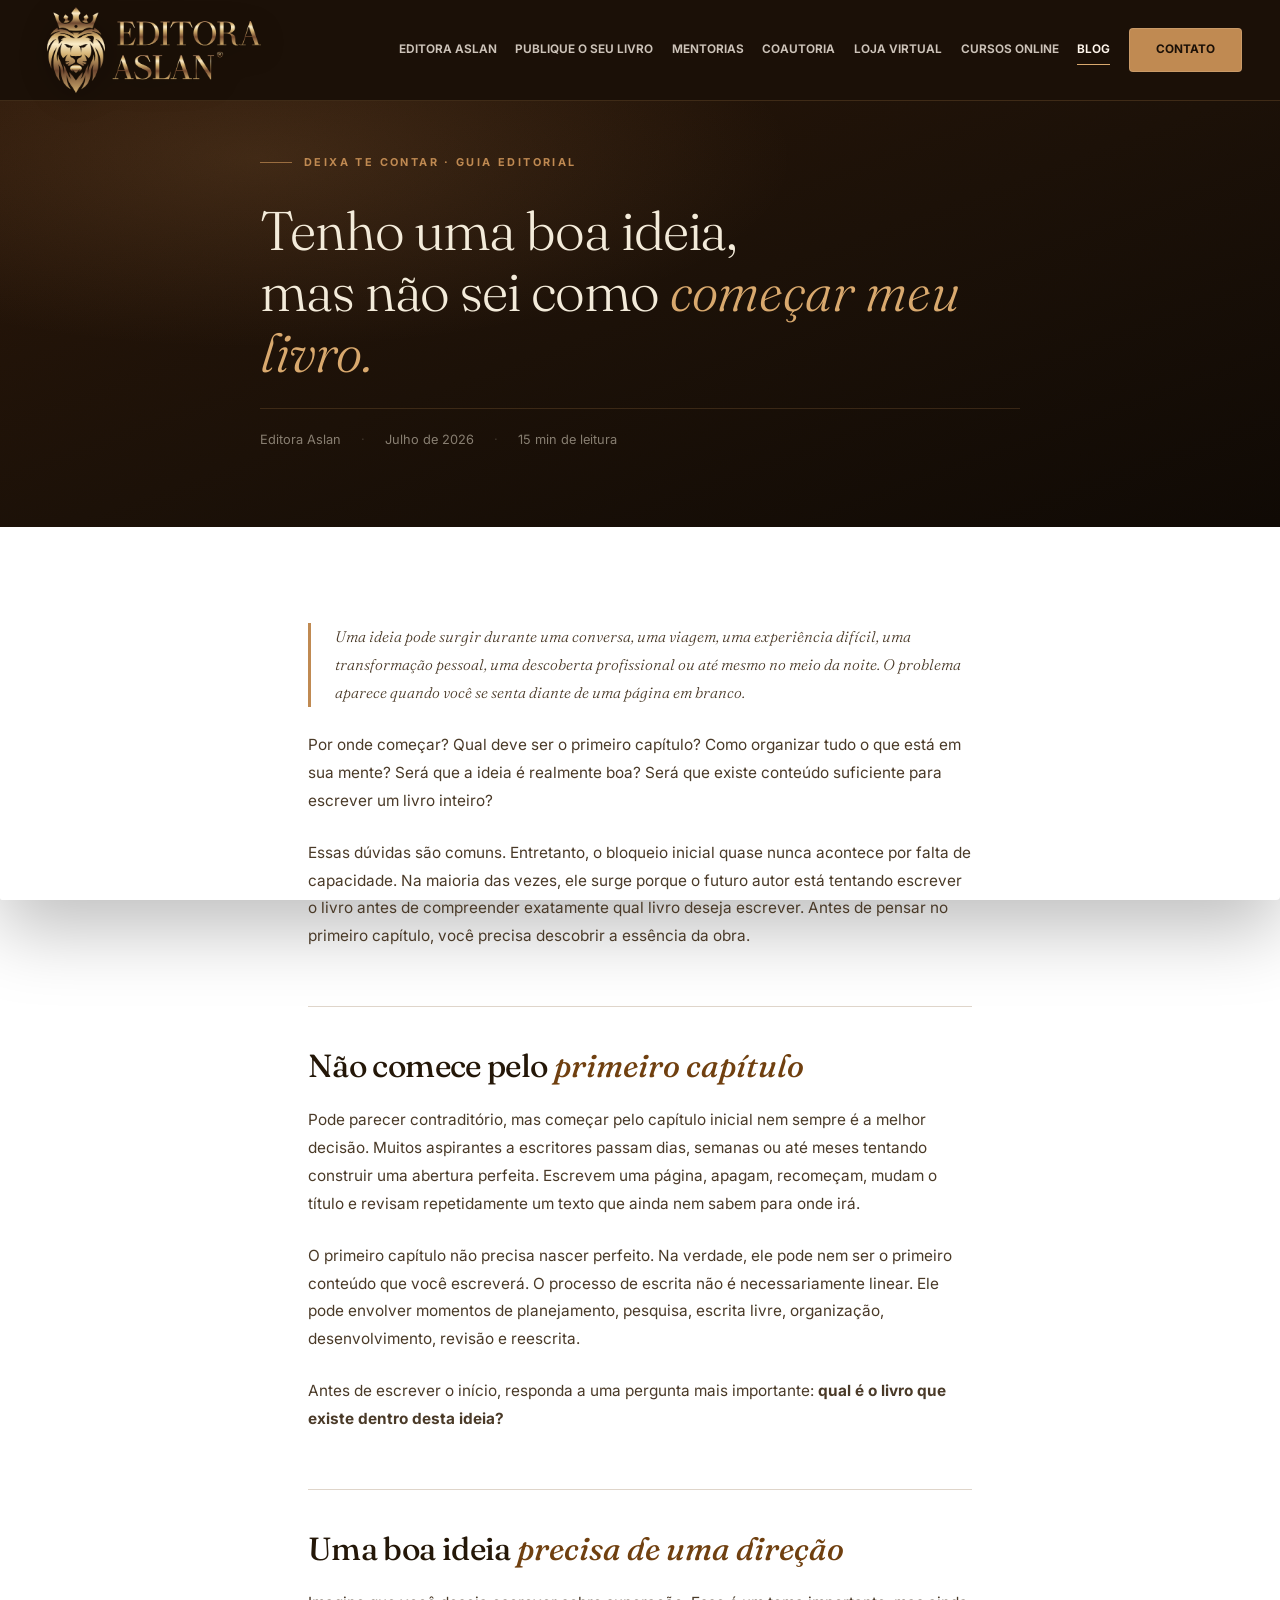
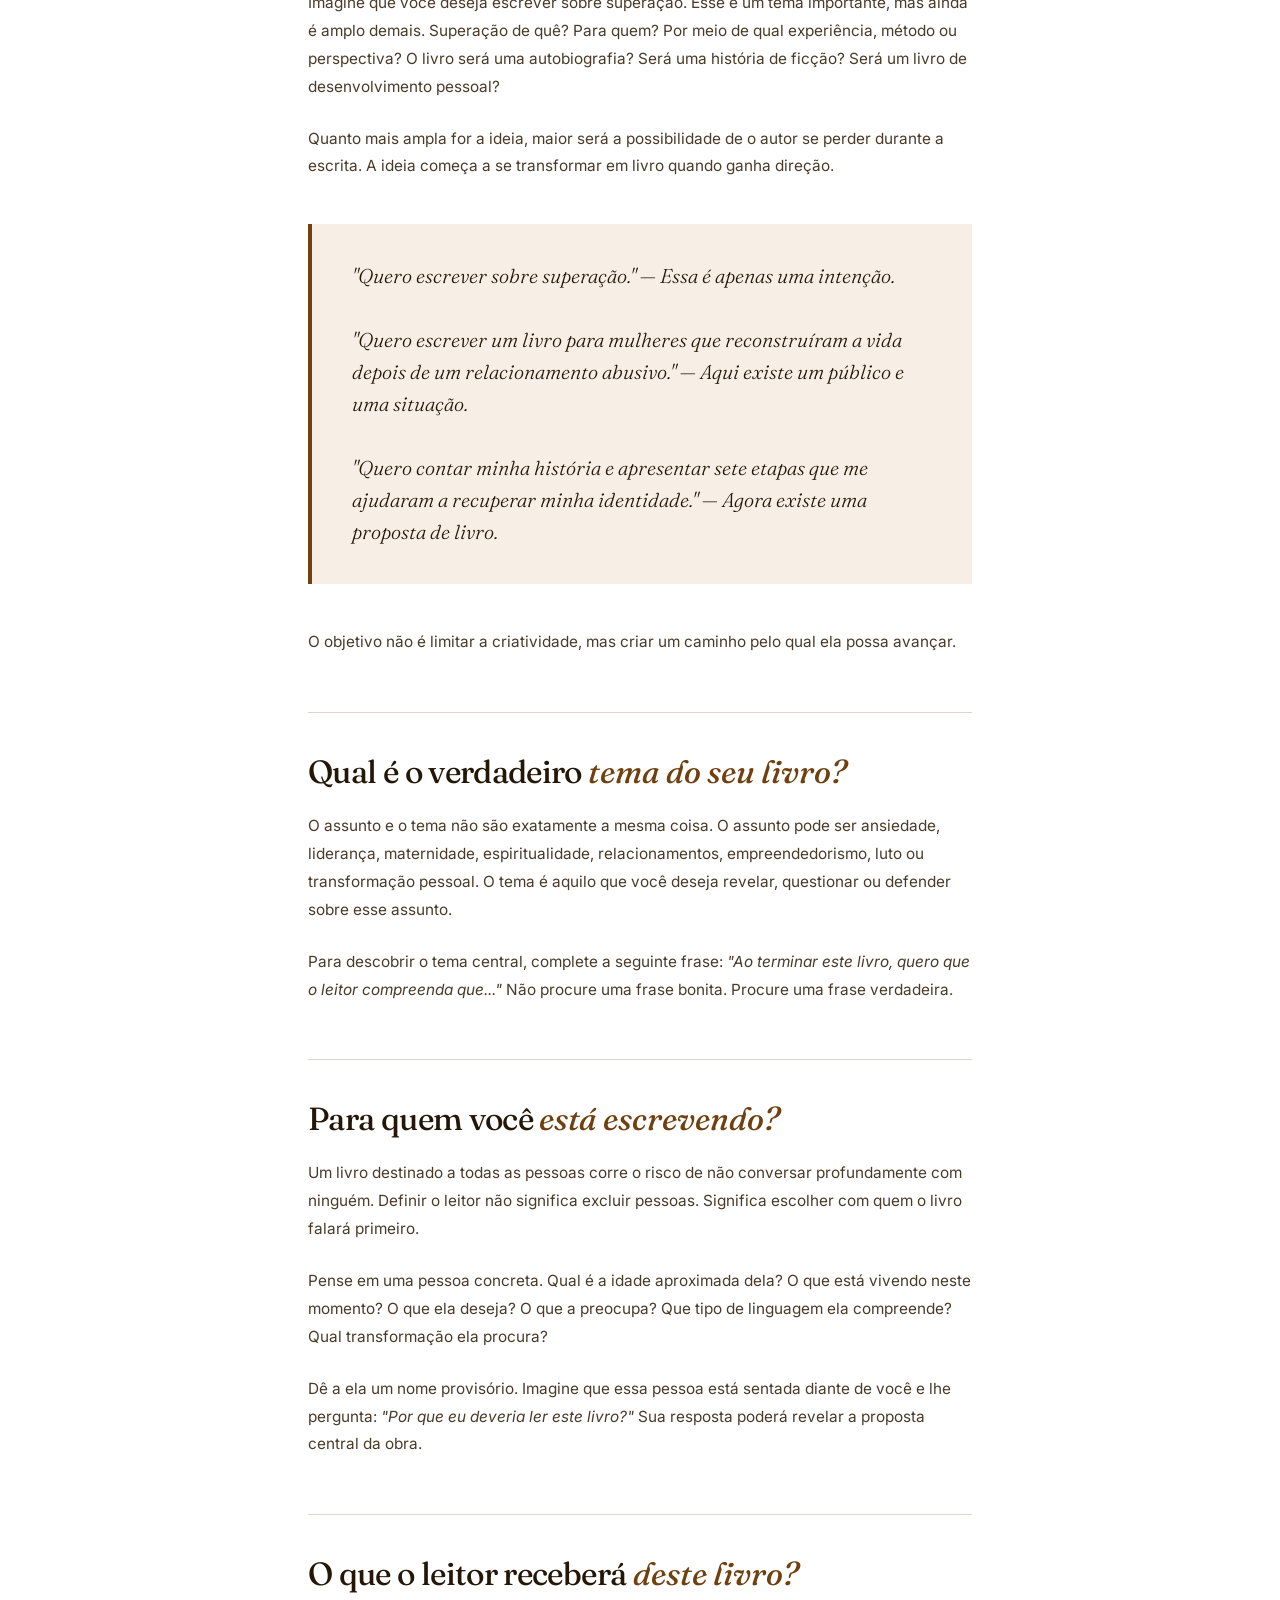
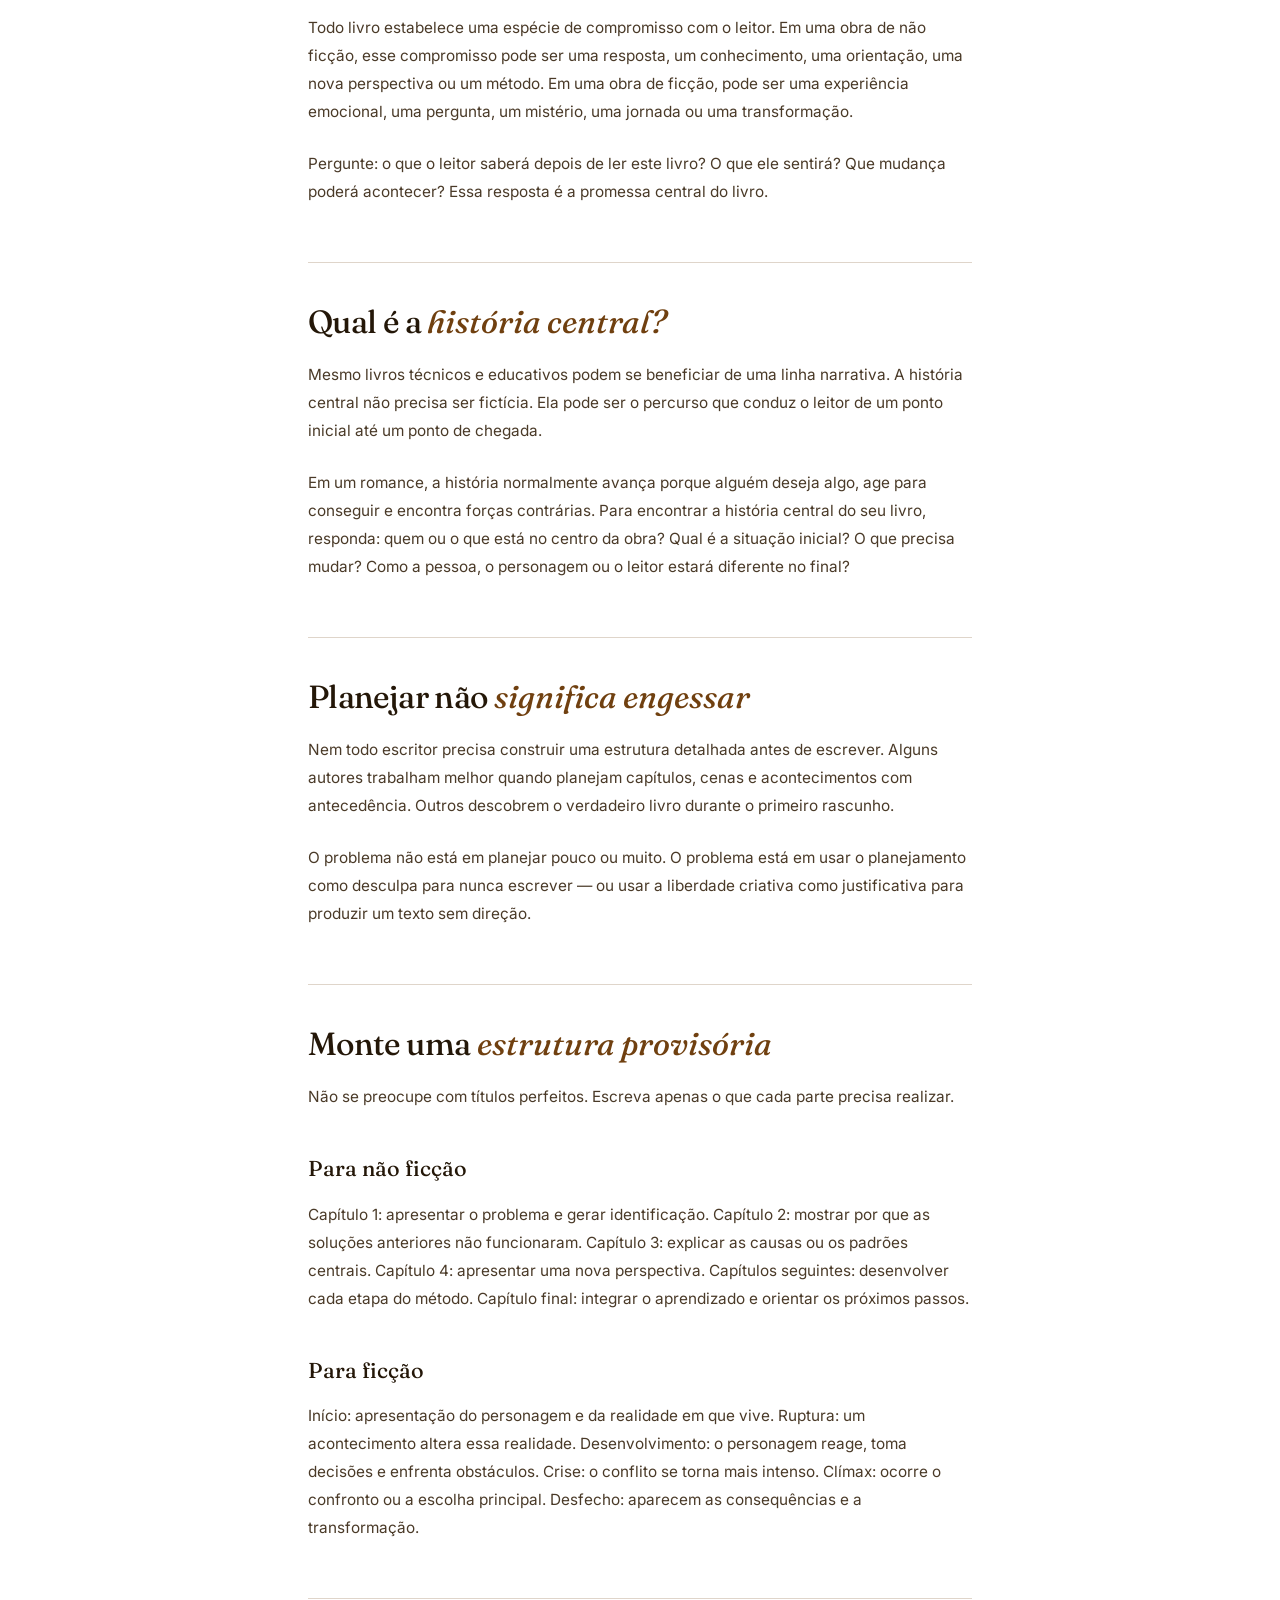
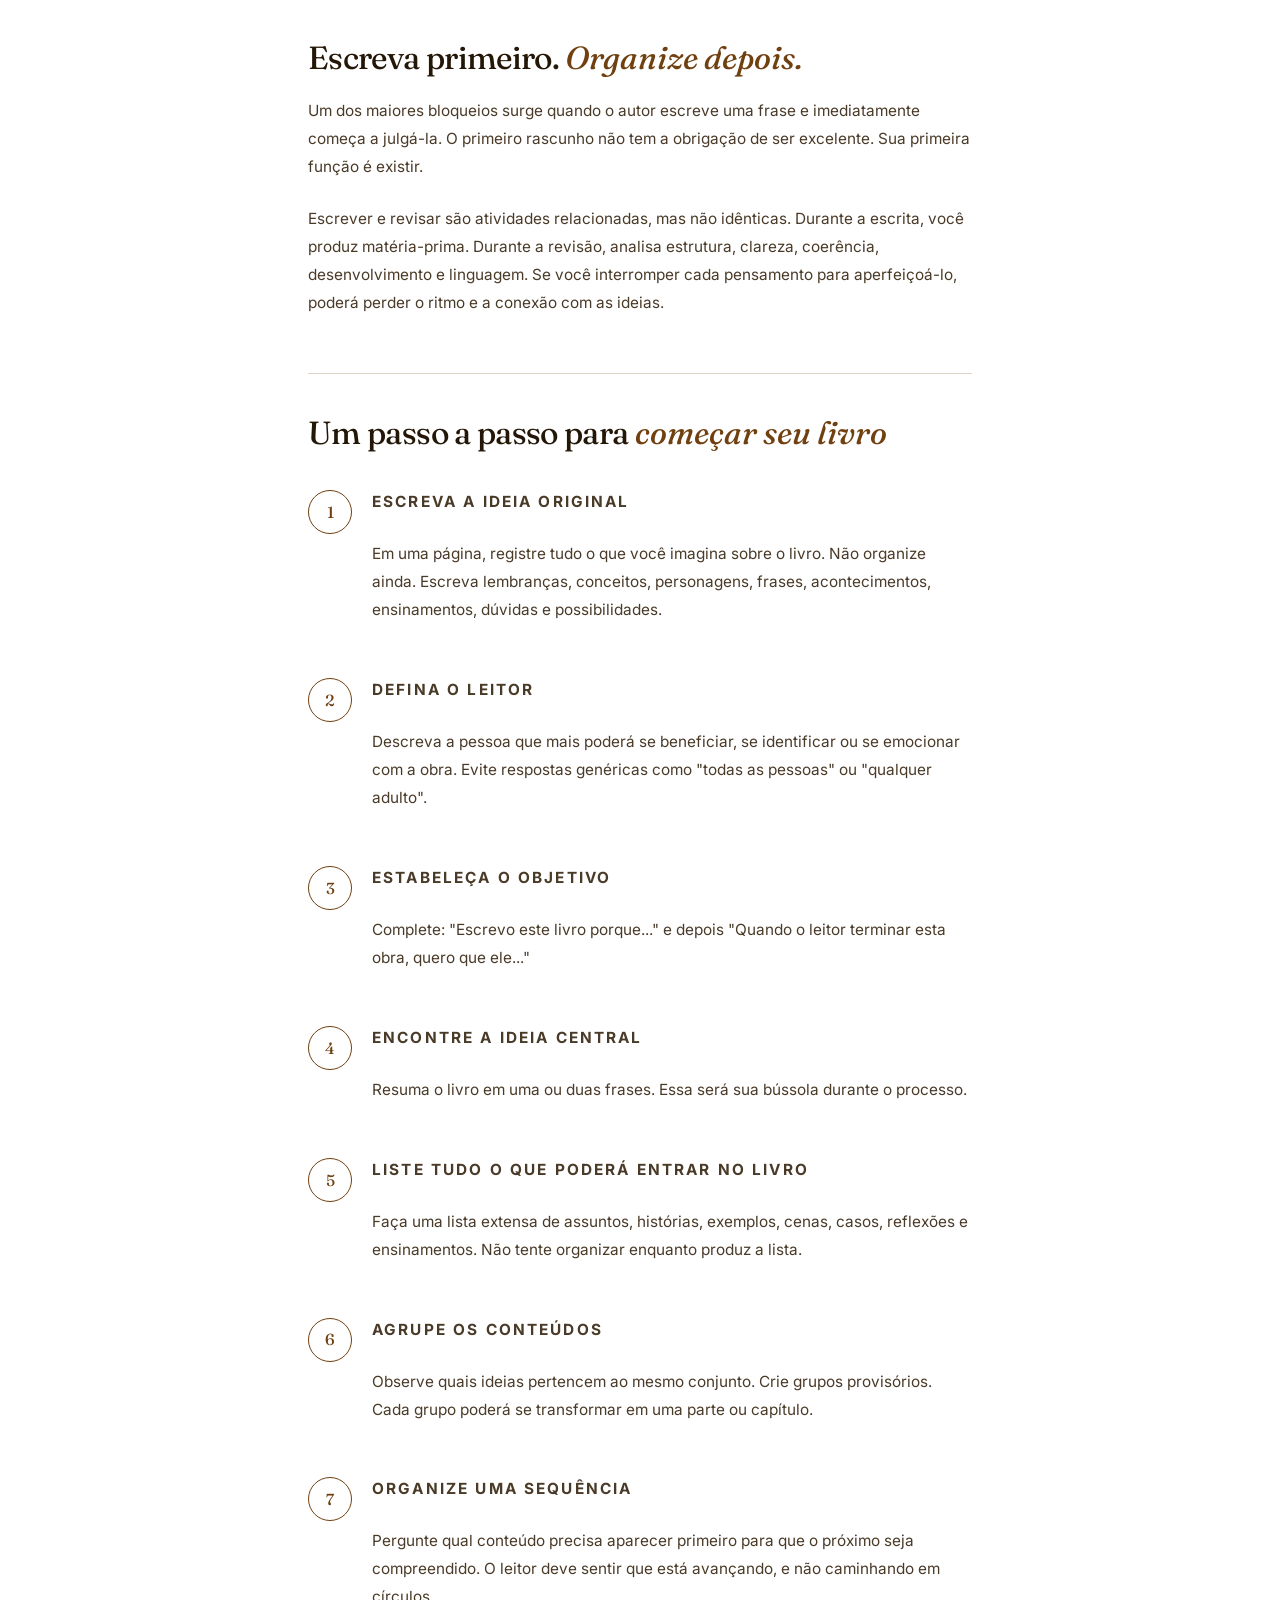
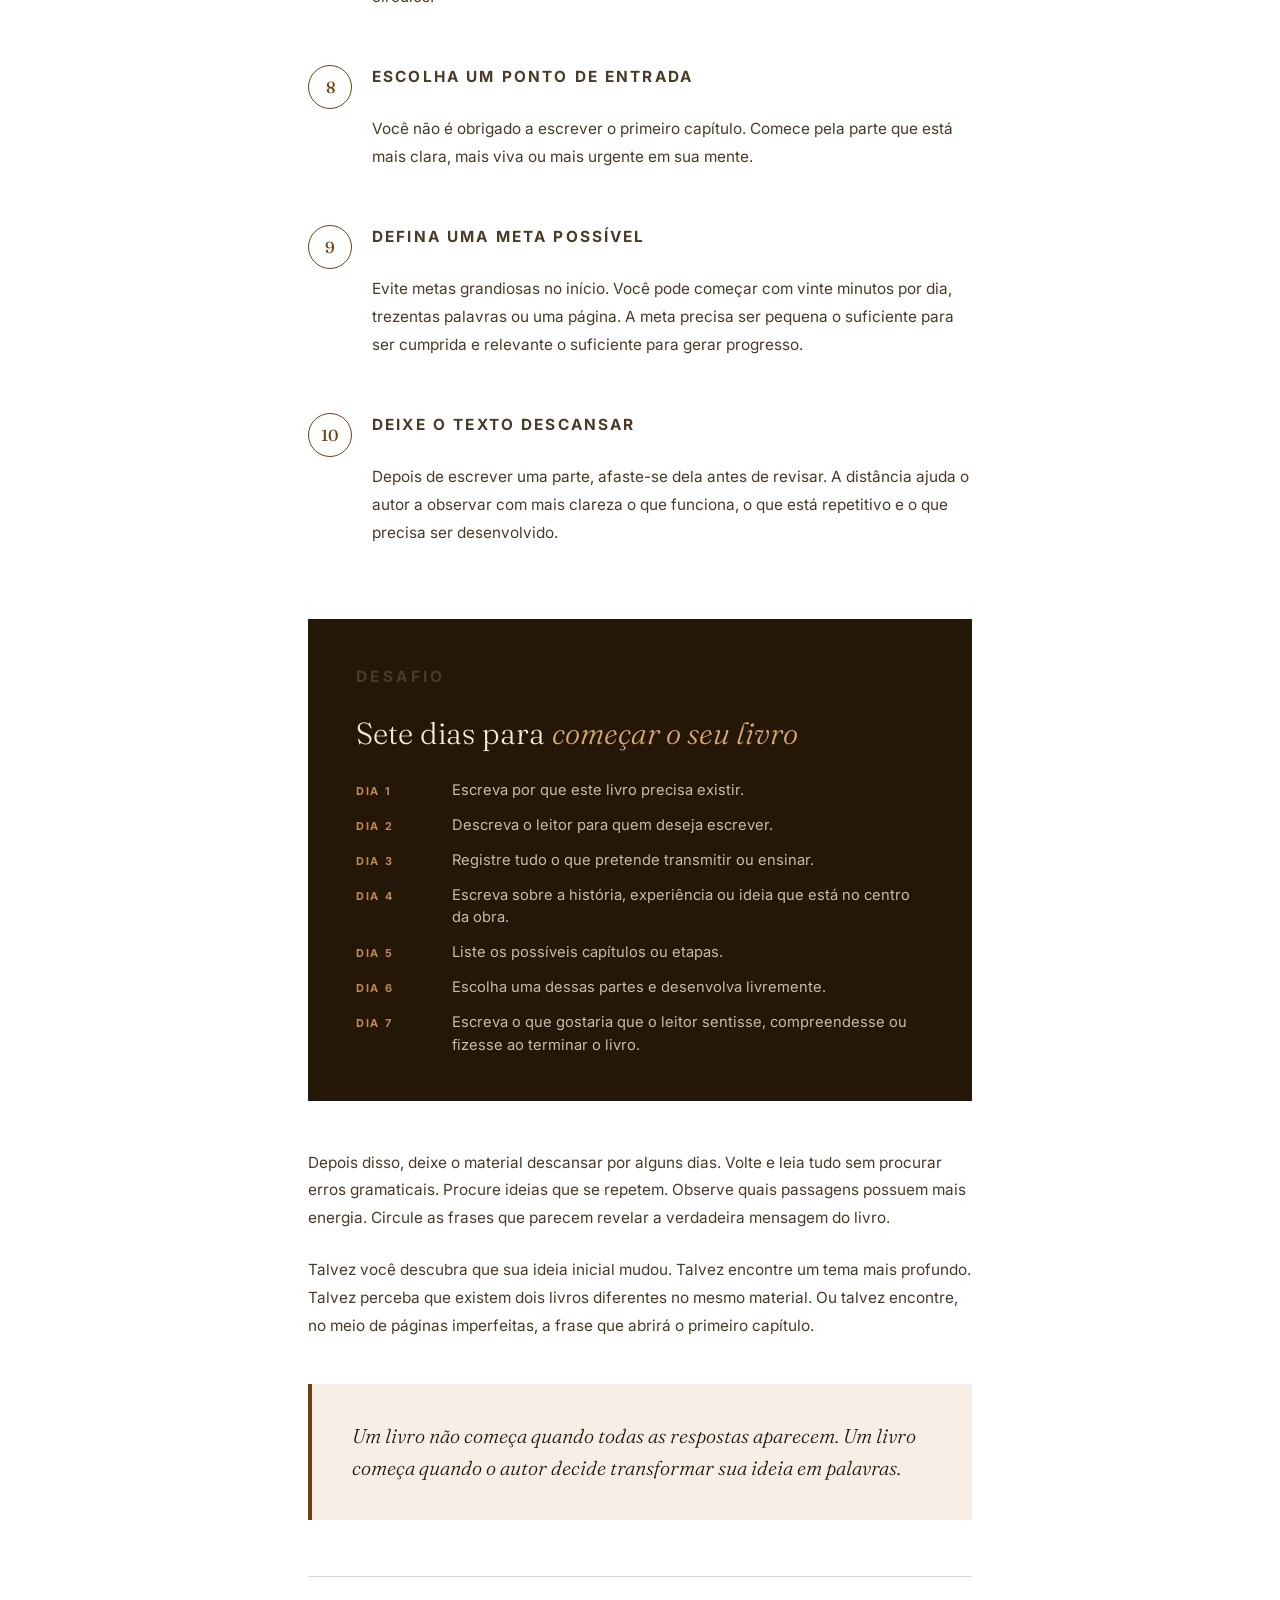
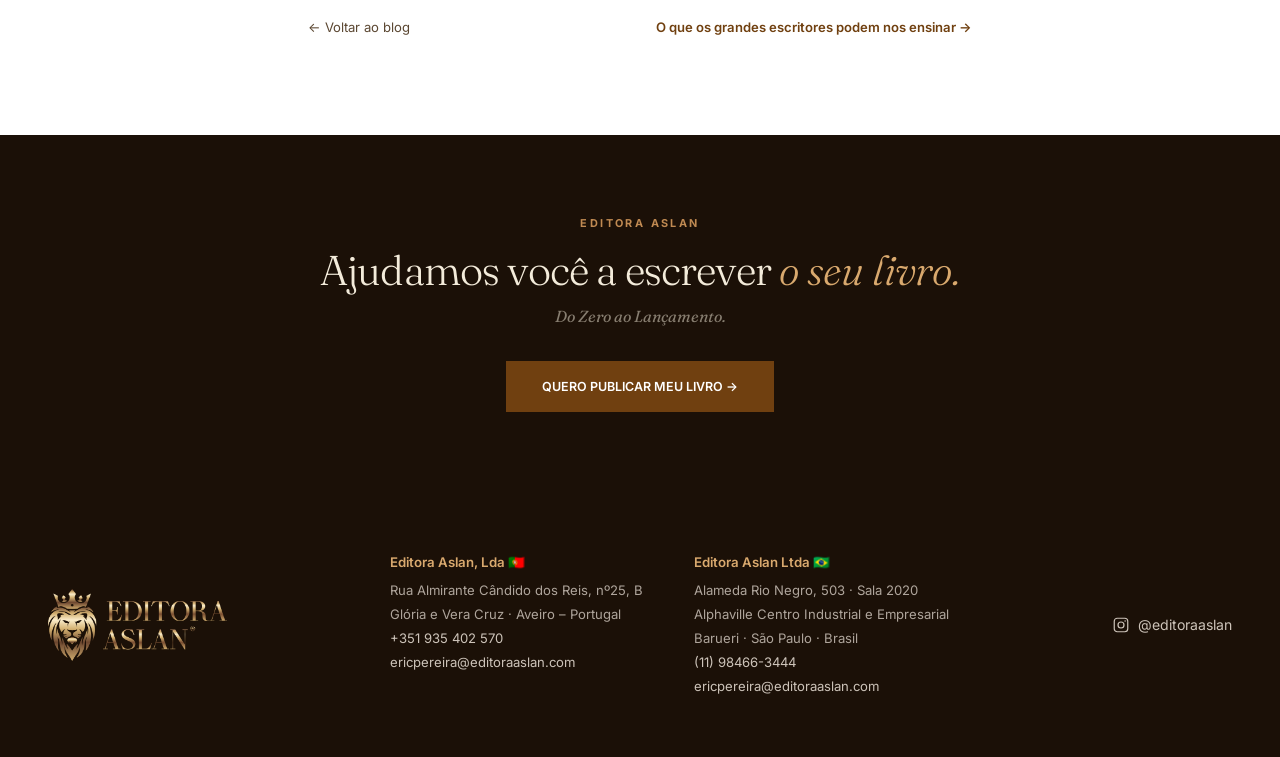
==== artigo-como-comecar-meu-livro.html @ 31caf3dd "Add files via upload" ====
<!DOCTYPE html>
<html lang="pt-BR">
<head>
  <meta charset="utf-8">
  <meta name="viewport" content="width=device-width, initial-scale=1">
  <title>Tenho uma boa ideia, mas não sei como começar meu livro — Editora Aslan</title>
  <meta name="description" content="O bloqueio inicial quase nunca acontece por falta de capacidade. Neste guia, você vai aprender como transformar sua ideia em um projeto concreto — com 10 passos práticos e um desafio de sete dias.">
  <link rel="canonical" href="https://www.editoraaslan.com/artigo-como-comecar-meu-livro">
  <link rel="icon" href="./uploads/logo.png">
  <link rel="preconnect" href="https://fonts.googleapis.com">
  <link rel="preconnect" href="https://fonts.gstatic.com" crossorigin>
  <link href="https://fonts.googleapis.com/css2?family=Fraunces:ital,opsz,wght@0,9..144,300..700;1,9..144,300..700&family=Inter:wght@400;500;600;700&display=swap" rel="stylesheet">
  <link rel="stylesheet" href="./styles.css">
  <link rel="stylesheet" href="./assets/pages.css">
  <style>
    /* ── ARTICLE HERO ── */
    .art-hero {
      position: relative;
      background:
        radial-gradient(70% 60% at 20% 30%, rgba(192,138,82,.18), transparent 60%),
        linear-gradient(160deg, #2a1608 0%, #1b1007 55%, #0f0904 100%);
      padding: clamp(100px,12vw,160px) var(--pad-x) clamp(56px,6vw,80px);
      overflow: hidden;
    }
    .art-hero__grain {
      position: absolute;
      inset: 0;
      opacity: .12;
      mix-blend-mode: overlay;
      background-image: url("data:image/svg+xml,%3Csvg xmlns='http://www.w3.org/2000/svg' width='220' height='220'%3E%3Cfilter id='n'%3E%3CfeTurbulence type='fractalNoise' baseFrequency='0.85' numOctaves='2' stitchTiles='stitch'/%3E%3CfeColorMatrix values='0 0 0 0 0.85  0 0 0 0 0.65  0 0 0 0 0.35  0 0 0 0.45 0'/%3E%3C/filter%3E%3Crect width='220' height='220' filter='url(%23n)'/%3E%3C/svg%3E");
      pointer-events: none;
    }
    .art-hero__inner {
      position: relative;
      max-width: 760px;
      margin: 0 auto;
    }
    .art-hero__kicker {
      display: flex;
      align-items: center;
      gap: 12px;
      margin-bottom: 28px;
    }
    .art-hero__kicker-line {
      width: 32px;
      height: 1px;
      background: var(--gold);
      opacity: .7;
    }
    .art-hero__kicker-text {
      font-size: .68rem;
      letter-spacing: .22em;
      text-transform: uppercase;
      color: var(--gold);
      font-weight: 700;
    }
    .art-hero__title {
      font-family: var(--font-display);
      font-size: clamp(2rem, 5vw, 3.4rem);
      font-weight: 300;
      color: #F3EBDA;
      line-height: 1.13;
      letter-spacing: -.02em;
      margin-bottom: 24px;
    }
    .art-hero__title em { font-style: italic; color: var(--gold-bright); }
    .art-hero__meta {
      display: flex;
      align-items: center;
      gap: 20px;
      flex-wrap: wrap;
      font-size: .8rem;
      color: rgba(243,235,218,.5);
      border-top: 1px solid rgba(192,138,82,.2);
      padding-top: 20px;
    }
    .art-hero__meta-sep { opacity: .35; }

    /* ── ARTICLE BODY ── */
    .art-body {
      max-width: 760px;
      margin: 0 auto;
      padding: clamp(56px,8vw,96px) var(--pad-x);
    }

    .art-lead {
      font-family: var(--font-display);
      font-size: clamp(1.1rem, 1.8vw, 1.35rem);
      font-weight: 300;
      font-style: italic;
      color: var(--ink);
      line-height: 1.65;
      border-left: 3px solid var(--gold);
      padding-left: 24px;
      margin-bottom: 52px;
    }

    .art-body p {
      font-size: clamp(.95rem, 1.2vw, 1.05rem);
      line-height: 1.82;
      color: var(--ink-body);
      margin-bottom: 24px;
    }

    .art-h2 {
      font-family: var(--font-display);
      font-size: clamp(1.4rem, 2.5vw, 2rem);
      font-weight: 460;
      color: var(--ink);
      letter-spacing: -.02em;
      line-height: 1.2;
      margin: 56px 0 20px;
      padding-top: 40px;
      border-top: 1px solid var(--line);
    }
    .art-h2 em { font-style: italic; color: var(--bronze); }

    .art-h3 {
      font-family: var(--font-display);
      font-size: clamp(1.1rem, 1.8vw, 1.35rem);
      font-weight: 460;
      color: var(--ink);
      margin: 40px 0 14px;
    }

    .art-pull {
      margin: 44px 0;
      padding: 36px 40px;
      background: var(--paper-warm);
      border-left: 4px solid var(--bronze);
    }
    .art-pull p {
      font-family: var(--font-display);
      font-size: clamp(1.05rem, 1.6vw, 1.25rem);
      font-style: italic;
      font-weight: 300;
      color: var(--ink);
      line-height: 1.6;
      margin: 0;
    }

    .art-steps {
      margin: 36px 0;
      counter-reset: step;
    }
    .art-step {
      display: grid;
      grid-template-columns: 44px 1fr;
      gap: 0 20px;
      margin-bottom: 28px;
      align-items: start;
    }
    .art-step__num {
      counter-increment: step;
      display: flex;
      align-items: center;
      justify-content: center;
      width: 44px;
      height: 44px;
      border: 1.5px solid var(--bronze);
      border-radius: 50%;
      font-family: var(--font-display);
      font-size: 1rem;
      font-weight: 460;
      color: var(--bronze);
      flex-shrink: 0;
      margin-top: 2px;
    }
    .art-step__body {}
    .art-step__title {
      font-size: .75rem;
      font-weight: 700;
      letter-spacing: .14em;
      text-transform: uppercase;
      color: var(--bronze);
      margin-bottom: 6px;
    }
    .art-step__text {
      font-size: .96rem;
      line-height: 1.72;
      color: var(--ink-body);
      margin: 0;
    }

    /* ── CHALLENGE BOX ── */
    .art-challenge {
      margin: 48px 0;
      padding: 44px 48px;
      background: var(--ink);
      color: #F3EBDA;
    }
    @media (max-width: 560px) { .art-challenge { padding: 32px 24px; } }
    .art-challenge__label {
      font-size: .68rem;
      letter-spacing: .22em;
      text-transform: uppercase;
      color: var(--gold);
      font-weight: 700;
      margin-bottom: 12px;
    }
    .art-challenge__title {
      font-family: var(--font-display);
      font-size: clamp(1.3rem, 2.5vw, 1.9rem);
      font-weight: 300;
      margin-bottom: 28px;
      line-height: 1.2;
    }
    .art-challenge__title em { font-style: italic; color: var(--gold-bright); }
    .art-challenge__days {
      display: flex;
      flex-direction: column;
      gap: 12px;
    }
    .art-challenge__day {
      display: grid;
      grid-template-columns: 80px 1fr;
      gap: 0 16px;
      align-items: baseline;
      font-size: .92rem;
      line-height: 1.55;
    }
    .art-challenge__day-label {
      font-size: .68rem;
      font-weight: 700;
      letter-spacing: .16em;
      text-transform: uppercase;
      color: var(--gold);
      padding-top: 1px;
    }
    .art-challenge__day-text { color: rgba(243,235,218,.78); }

    /* ── CLOSING ── */
    .art-closing {
      margin-top: 56px;
      padding: 44px 48px;
      background: var(--paper-warm);
      border: 1px solid var(--line);
      text-align: center;
    }
    @media (max-width: 560px) { .art-closing { padding: 32px 20px; } }
    .art-closing__label {
      font-size: .68rem;
      letter-spacing: .22em;
      text-transform: uppercase;
      color: var(--bronze);
      font-weight: 700;
      margin-bottom: 12px;
    }
    .art-closing__title {
      font-family: var(--font-display);
      font-size: clamp(1.3rem, 2.5vw, 1.8rem);
      font-weight: 300;
      line-height: 1.2;
      color: var(--ink);
      margin-bottom: 20px;
    }
    .art-closing__title em { font-style: italic; color: var(--bronze); }
    .art-closing p {
      color: var(--ink-muted);
      font-size: .95rem;
      line-height: 1.7;
      max-width: 52ch;
      margin: 0 auto 28px;
    }

    /* ── BACK + NEXT ── */
    .art-nav {
      display: flex;
      align-items: center;
      justify-content: space-between;
      flex-wrap: wrap;
      gap: 16px;
      border-top: 1px solid var(--line);
      padding-top: 40px;
      margin-top: 56px;
    }
    .art-nav__back {
      font-size: .82rem;
      color: var(--ink-muted);
      display: flex;
      align-items: center;
      gap: 8px;
      transition: color .2s;
    }
    .art-nav__back:hover { color: var(--bronze); }
    .art-nav__next {
      font-size: .82rem;
      color: var(--bronze);
      display: flex;
      align-items: center;
      gap: 8px;
      font-weight: 600;
    }
    .art-nav__next:hover { text-decoration: underline; }

    /* ── FOOTER BANNER ── */
    .art-footer-banner {
      background: var(--espresso);
      padding: clamp(48px,7vw,80px) var(--pad-x);
      text-align: center;
    }
    .art-footer-banner__label {
      font-size: .68rem;
      letter-spacing: .22em;
      text-transform: uppercase;
      color: var(--gold);
      font-weight: 700;
      margin-bottom: 14px;
    }
    .art-footer-banner__title {
      font-family: var(--font-display);
      font-size: clamp(1.6rem, 3.5vw, 2.6rem);
      font-weight: 300;
      color: #F3EBDA;
      letter-spacing: -.02em;
      line-height: 1.15;
      margin-bottom: 8px;
    }
    .art-footer-banner__title em { font-style: italic; color: var(--gold-bright); }
    .art-footer-banner__sub {
      font-family: var(--font-display);
      font-size: 1rem;
      font-style: italic;
      color: rgba(243,235,218,.5);
      margin-bottom: 32px;
    }
  </style>
</head>
<body class="page">

  <header class="site-header site-header--scrolled">
    <div class="site-header__inner">
      <a class="brand" href="./index.html">
        <img class="brand__logo" src="./logo-gold-horizontal.png" alt="Editora Aslan" width="204" height="58">
      </a>
      <nav class="nav" id="nav" aria-label="Navegação principal">
        <a class="nav__item" href="./index.html">Editora Aslan</a>
        <a class="nav__item" href="./publique-o-seu-livro.html">Publique o seu livro</a>
        <a class="nav__item" href="./mentorias.html">Mentorias</a>
        <a class="nav__item" href="./coautoria.html">Coautoria</a>
        <a class="nav__item" href="./loja.html">Loja Virtual</a>
        <a class="nav__item" href="./cursos.html">Cursos Online</a>
        <a class="nav__item nav__item--active" href="./blog.html">Blog</a>
        <a class="nav__cta" href="./contato.html">Contato</a>
      </nav>
      <button class="nav-toggle" id="nav-toggle" aria-expanded="false" aria-controls="nav" aria-label="Abrir menu">
        <span class="nav-toggle__bar"></span>
        <span class="nav-toggle__bar"></span>
        <span class="nav-toggle__bar"></span>
      </button>
    </div>
  </header>

  <main>

    <!-- HERO -->
    <section class="art-hero">
      <span class="art-hero__grain" aria-hidden="true"></span>
      <div class="art-hero__inner reveal">
        <div class="art-hero__kicker">
          <span class="art-hero__kicker-line" aria-hidden="true"></span>
          <span class="art-hero__kicker-text">Deixa te contar · Guia editorial</span>
        </div>
        <h1 class="art-hero__title">
          Tenho uma boa ideia,<br>
          mas não sei como <em>começar meu livro.</em>
        </h1>
        <div class="art-hero__meta">
          <span>Editora Aslan</span>
          <span class="art-hero__meta-sep" aria-hidden="true">·</span>
          <span>Julho de 2026</span>
          <span class="art-hero__meta-sep" aria-hidden="true">·</span>
          <span>15 min de leitura</span>
        </div>
      </div>
    </section>

    <!-- CORPO DO ARTIGO -->
    <article class="art-body">

      <p class="art-lead">
        Uma ideia pode surgir durante uma conversa, uma viagem, uma experiência difícil, uma transformação pessoal, uma descoberta profissional ou até mesmo no meio da noite. O problema aparece quando você se senta diante de uma página em branco.
      </p>

      <p>Por onde começar? Qual deve ser o primeiro capítulo? Como organizar tudo o que está em sua mente? Será que a ideia é realmente boa? Será que existe conteúdo suficiente para escrever um livro inteiro?</p>

      <p>Essas dúvidas são comuns. Entretanto, o bloqueio inicial quase nunca acontece por falta de capacidade. Na maioria das vezes, ele surge porque o futuro autor está tentando escrever o livro antes de compreender exatamente qual livro deseja escrever. Antes de pensar no primeiro capítulo, você precisa descobrir a essência da obra.</p>

      <!-- H2 -->
      <h2 class="art-h2">Não comece pelo <em>primeiro capítulo</em></h2>

      <p>Pode parecer contraditório, mas começar pelo capítulo inicial nem sempre é a melhor decisão. Muitos aspirantes a escritores passam dias, semanas ou até meses tentando construir uma abertura perfeita. Escrevem uma página, apagam, recomeçam, mudam o título e revisam repetidamente um texto que ainda nem sabem para onde irá.</p>

      <p>O primeiro capítulo não precisa nascer perfeito. Na verdade, ele pode nem ser o primeiro conteúdo que você escreverá. O processo de escrita não é necessariamente linear. Ele pode envolver momentos de planejamento, pesquisa, escrita livre, organização, desenvolvimento, revisão e reescrita.</p>

      <p>Antes de escrever o início, responda a uma pergunta mais importante: <strong>qual é o livro que existe dentro desta ideia?</strong></p>

      <!-- H2 -->
      <h2 class="art-h2">Uma boa ideia <em>precisa de uma direção</em></h2>

      <p>Imagine que você deseja escrever sobre superação. Esse é um tema importante, mas ainda é amplo demais. Superação de quê? Para quem? Por meio de qual experiência, método ou perspectiva? O livro será uma autobiografia? Será uma história de ficção? Será um livro de desenvolvimento pessoal?</p>

      <p>Quanto mais ampla for a ideia, maior será a possibilidade de o autor se perder durante a escrita. A ideia começa a se transformar em livro quando ganha direção.</p>

      <div class="art-pull">
        <p>"Quero escrever sobre superação." — Essa é apenas uma intenção.<br><br>
        "Quero escrever um livro para mulheres que reconstruíram a vida depois de um relacionamento abusivo." — Aqui existe um público e uma situação.<br><br>
        "Quero contar minha história e apresentar sete etapas que me ajudaram a recuperar minha identidade." — Agora existe uma proposta de livro.</p>
      </div>

      <p>O objetivo não é limitar a criatividade, mas criar um caminho pelo qual ela possa avançar.</p>

      <!-- H2 -->
      <h2 class="art-h2">Qual é o verdadeiro <em>tema do seu livro?</em></h2>

      <p>O assunto e o tema não são exatamente a mesma coisa. O assunto pode ser ansiedade, liderança, maternidade, espiritualidade, relacionamentos, empreendedorismo, luto ou transformação pessoal. O tema é aquilo que você deseja revelar, questionar ou defender sobre esse assunto.</p>

      <p>Para descobrir o tema central, complete a seguinte frase: <em>"Ao terminar este livro, quero que o leitor compreenda que..."</em> Não procure uma frase bonita. Procure uma frase verdadeira.</p>

      <!-- H2 -->
      <h2 class="art-h2">Para quem você <em>está escrevendo?</em></h2>

      <p>Um livro destinado a todas as pessoas corre o risco de não conversar profundamente com ninguém. Definir o leitor não significa excluir pessoas. Significa escolher com quem o livro falará primeiro.</p>

      <p>Pense em uma pessoa concreta. Qual é a idade aproximada dela? O que está vivendo neste momento? O que ela deseja? O que a preocupa? Que tipo de linguagem ela compreende? Qual transformação ela procura?</p>

      <p>Dê a ela um nome provisório. Imagine que essa pessoa está sentada diante de você e lhe pergunta: <em>"Por que eu deveria ler este livro?"</em> Sua resposta poderá revelar a proposta central da obra.</p>

      <!-- H2 -->
      <h2 class="art-h2">O que o leitor receberá <em>deste livro?</em></h2>

      <p>Todo livro estabelece uma espécie de compromisso com o leitor. Em uma obra de não ficção, esse compromisso pode ser uma resposta, um conhecimento, uma orientação, uma nova perspectiva ou um método. Em uma obra de ficção, pode ser uma experiência emocional, uma pergunta, um mistério, uma jornada ou uma transformação.</p>

      <p>Pergunte: o que o leitor saberá depois de ler este livro? O que ele sentirá? Que mudança poderá acontecer? Essa resposta é a promessa central do livro.</p>

      <!-- H2 -->
      <h2 class="art-h2">Qual é a <em>história central?</em></h2>

      <p>Mesmo livros técnicos e educativos podem se beneficiar de uma linha narrativa. A história central não precisa ser fictícia. Ela pode ser o percurso que conduz o leitor de um ponto inicial até um ponto de chegada.</p>

      <p>Em um romance, a história normalmente avança porque alguém deseja algo, age para conseguir e encontra forças contrárias. Para encontrar a história central do seu livro, responda: quem ou o que está no centro da obra? Qual é a situação inicial? O que precisa mudar? Como a pessoa, o personagem ou o leitor estará diferente no final?</p>

      <!-- H2 -->
      <h2 class="art-h2">Planejar não <em>significa engessar</em></h2>

      <p>Nem todo escritor precisa construir uma estrutura detalhada antes de escrever. Alguns autores trabalham melhor quando planejam capítulos, cenas e acontecimentos com antecedência. Outros descobrem o verdadeiro livro durante o primeiro rascunho.</p>

      <p>O problema não está em planejar pouco ou muito. O problema está em usar o planejamento como desculpa para nunca escrever — ou usar a liberdade criativa como justificativa para produzir um texto sem direção.</p>

      <!-- H2 -->
      <h2 class="art-h2">Monte uma <em>estrutura provisória</em></h2>

      <p>Não se preocupe com títulos perfeitos. Escreva apenas o que cada parte precisa realizar.</p>

      <h3 class="art-h3">Para não ficção</h3>
      <p>Capítulo 1: apresentar o problema e gerar identificação. Capítulo 2: mostrar por que as soluções anteriores não funcionaram. Capítulo 3: explicar as causas ou os padrões centrais. Capítulo 4: apresentar uma nova perspectiva. Capítulos seguintes: desenvolver cada etapa do método. Capítulo final: integrar o aprendizado e orientar os próximos passos.</p>

      <h3 class="art-h3">Para ficção</h3>
      <p>Início: apresentação do personagem e da realidade em que vive. Ruptura: um acontecimento altera essa realidade. Desenvolvimento: o personagem reage, toma decisões e enfrenta obstáculos. Crise: o conflito se torna mais intenso. Clímax: ocorre o confronto ou a escolha principal. Desfecho: aparecem as consequências e a transformação.</p>

      <!-- H2 -->
      <h2 class="art-h2">Escreva primeiro. <em>Organize depois.</em></h2>

      <p>Um dos maiores bloqueios surge quando o autor escreve uma frase e imediatamente começa a julgá-la. O primeiro rascunho não tem a obrigação de ser excelente. Sua primeira função é existir.</p>

      <p>Escrever e revisar são atividades relacionadas, mas não idênticas. Durante a escrita, você produz matéria-prima. Durante a revisão, analisa estrutura, clareza, coerência, desenvolvimento e linguagem. Se você interromper cada pensamento para aperfeiçoá-lo, poderá perder o ritmo e a conexão com as ideias.</p>

      <!-- STEPS -->
      <h2 class="art-h2">Um passo a passo para <em>começar seu livro</em></h2>

      <div class="art-steps">
        <div class="art-step">
          <span class="art-step__num">1</span>
          <div class="art-step__body">
            <p class="art-step__title">Escreva a ideia original</p>
            <p class="art-step__text">Em uma página, registre tudo o que você imagina sobre o livro. Não organize ainda. Escreva lembranças, conceitos, personagens, frases, acontecimentos, ensinamentos, dúvidas e possibilidades.</p>
          </div>
        </div>
        <div class="art-step">
          <span class="art-step__num">2</span>
          <div class="art-step__body">
            <p class="art-step__title">Defina o leitor</p>
            <p class="art-step__text">Descreva a pessoa que mais poderá se beneficiar, se identificar ou se emocionar com a obra. Evite respostas genéricas como "todas as pessoas" ou "qualquer adulto".</p>
          </div>
        </div>
        <div class="art-step">
          <span class="art-step__num">3</span>
          <div class="art-step__body">
            <p class="art-step__title">Estabeleça o objetivo</p>
            <p class="art-step__text">Complete: "Escrevo este livro porque..." e depois "Quando o leitor terminar esta obra, quero que ele..."</p>
          </div>
        </div>
        <div class="art-step">
          <span class="art-step__num">4</span>
          <div class="art-step__body">
            <p class="art-step__title">Encontre a ideia central</p>
            <p class="art-step__text">Resuma o livro em uma ou duas frases. Essa será sua bússola durante o processo.</p>
          </div>
        </div>
        <div class="art-step">
          <span class="art-step__num">5</span>
          <div class="art-step__body">
            <p class="art-step__title">Liste tudo o que poderá entrar no livro</p>
            <p class="art-step__text">Faça uma lista extensa de assuntos, histórias, exemplos, cenas, casos, reflexões e ensinamentos. Não tente organizar enquanto produz a lista.</p>
          </div>
        </div>
        <div class="art-step">
          <span class="art-step__num">6</span>
          <div class="art-step__body">
            <p class="art-step__title">Agrupe os conteúdos</p>
            <p class="art-step__text">Observe quais ideias pertencem ao mesmo conjunto. Crie grupos provisórios. Cada grupo poderá se transformar em uma parte ou capítulo.</p>
          </div>
        </div>
        <div class="art-step">
          <span class="art-step__num">7</span>
          <div class="art-step__body">
            <p class="art-step__title">Organize uma sequência</p>
            <p class="art-step__text">Pergunte qual conteúdo precisa aparecer primeiro para que o próximo seja compreendido. O leitor deve sentir que está avançando, e não caminhando em círculos.</p>
          </div>
        </div>
        <div class="art-step">
          <span class="art-step__num">8</span>
          <div class="art-step__body">
            <p class="art-step__title">Escolha um ponto de entrada</p>
            <p class="art-step__text">Você não é obrigado a escrever o primeiro capítulo. Comece pela parte que está mais clara, mais viva ou mais urgente em sua mente.</p>
          </div>
        </div>
        <div class="art-step">
          <span class="art-step__num">9</span>
          <div class="art-step__body">
            <p class="art-step__title">Defina uma meta possível</p>
            <p class="art-step__text">Evite metas grandiosas no início. Você pode começar com vinte minutos por dia, trezentas palavras ou uma página. A meta precisa ser pequena o suficiente para ser cumprida e relevante o suficiente para gerar progresso.</p>
          </div>
        </div>
        <div class="art-step">
          <span class="art-step__num">10</span>
          <div class="art-step__body">
            <p class="art-step__title">Deixe o texto descansar</p>
            <p class="art-step__text">Depois de escrever uma parte, afaste-se dela antes de revisar. A distância ajuda o autor a observar com mais clareza o que funciona, o que está repetitivo e o que precisa ser desenvolvido.</p>
          </div>
        </div>
      </div>

      <!-- DESAFIO 7 DIAS -->
      <div class="art-challenge">
        <p class="art-challenge__label">Desafio</p>
        <h2 class="art-challenge__title">Sete dias para <em>começar o seu livro</em></h2>
        <div class="art-challenge__days">
          <div class="art-challenge__day">
            <span class="art-challenge__day-label">Dia 1</span>
            <span class="art-challenge__day-text">Escreva por que este livro precisa existir.</span>
          </div>
          <div class="art-challenge__day">
            <span class="art-challenge__day-label">Dia 2</span>
            <span class="art-challenge__day-text">Descreva o leitor para quem deseja escrever.</span>
          </div>
          <div class="art-challenge__day">
            <span class="art-challenge__day-label">Dia 3</span>
            <span class="art-challenge__day-text">Registre tudo o que pretende transmitir ou ensinar.</span>
          </div>
          <div class="art-challenge__day">
            <span class="art-challenge__day-label">Dia 4</span>
            <span class="art-challenge__day-text">Escreva sobre a história, experiência ou ideia que está no centro da obra.</span>
          </div>
          <div class="art-challenge__day">
            <span class="art-challenge__day-label">Dia 5</span>
            <span class="art-challenge__day-text">Liste os possíveis capítulos ou etapas.</span>
          </div>
          <div class="art-challenge__day">
            <span class="art-challenge__day-label">Dia 6</span>
            <span class="art-challenge__day-text">Escolha uma dessas partes e desenvolva livremente.</span>
          </div>
          <div class="art-challenge__day">
            <span class="art-challenge__day-label">Dia 7</span>
            <span class="art-challenge__day-text">Escreva o que gostaria que o leitor sentisse, compreendesse ou fizesse ao terminar o livro.</span>
          </div>
        </div>
      </div>

      <p>Depois disso, deixe o material descansar por alguns dias. Volte e leia tudo sem procurar erros gramaticais. Procure ideias que se repetem. Observe quais passagens possuem mais energia. Circule as frases que parecem revelar a verdadeira mensagem do livro.</p>

      <p>Talvez você descubra que sua ideia inicial mudou. Talvez encontre um tema mais profundo. Talvez perceba que existem dois livros diferentes no mesmo material. Ou talvez encontre, no meio de páginas imperfeitas, a frase que abrirá o primeiro capítulo.</p>

      <div class="art-pull">
        <p>Um livro não começa quando todas as respostas aparecem. Um livro começa quando o autor decide transformar sua ideia em palavras.</p>
      </div>

      <!-- NAV ENTRE ARTIGOS -->
      <nav class="art-nav" aria-label="Navegação entre artigos">
        <a class="art-nav__back" href="./blog.html">← Voltar ao blog</a>
        <a class="art-nav__next" href="./artigo-grandes-escritores.html">O que os grandes escritores podem nos ensinar →</a>
      </nav>

    </article>

    <!-- BANNER RODAPÉ -->
    <section class="art-footer-banner">
      <p class="art-footer-banner__label">Editora Aslan</p>
      <h2 class="art-footer-banner__title">Ajudamos você a escrever <em>o seu livro.</em></h2>
      <p class="art-footer-banner__sub">Do Zero ao Lançamento.</p>
      <a class="button button--bronze" href="./publique-o-seu-livro.html">Quero publicar meu livro →</a>
    </section>

  </main>

  <footer class="site-footer">
    <div class="site-footer__inner">
      <div class="site-footer__brand">
        <img class="site-footer__logo" src="./logo-gold-horizontal.png" alt="Editora Aslan" width="182" height="52">
      </div>
      <div class="site-footer__addresses">
        <address class="site-footer__address">
          <strong class="site-footer__address-title">Editora Aslan, Lda 🇵🇹</strong>
          <span>Rua Almirante Cândido dos Reis, nº25, B</span>
          <span>Glória e Vera Cruz · Aveiro – Portugal</span>
          <a class="site-footer__link site-footer__phone" href="https://wa.me/351935402570">+351 935 402 570</a>
          <a class="site-footer__link" href="mailto:ericpereira@editoraaslan.com">ericpereira@editoraaslan.com</a>
        </address>
        <address class="site-footer__address">
          <strong class="site-footer__address-title">Editora Aslan Ltda 🇧🇷</strong>
          <span>Alameda Rio Negro, 503 · Sala 2020</span>
          <span>Alphaville Centro Industrial e Empresarial</span>
          <span>Barueri · São Paulo · Brasil</span>
          <a class="site-footer__link site-footer__phone" href="https://wa.me/5511984663444">(11) 98466-3444</a>
          <a class="site-footer__link" href="mailto:ericpereira@editoraaslan.com">ericpereira@editoraaslan.com</a>
        </address>
      </div>
      <div class="site-footer__social-col">
        <a class="site-footer__link site-footer__social" href="https://www.instagram.com/editoraaslan/" target="_blank" rel="noopener noreferrer">
          <svg width="18" height="18" viewBox="0 0 24 24" fill="none" stroke="currentColor" stroke-width="1.6" aria-hidden="true"><rect x="3" y="3" width="18" height="18" rx="4"/><circle cx="12" cy="12" r="4"/><circle cx="17.5" cy="6.5" r="1" fill="currentColor" stroke="none"/></svg>
          @editoraaslan
        </a>
      </div>
    </div>
  </footer>

  <script src="./assets/site.js"></script>
</body>
</html>
---- styles.css ----
﻿:root {
  --espresso: #1B1007;
  --espresso-soft: #241608;
  --ink: #241708;
  --ink-muted: #5B4732;
  --ink-body: #4A3A28;
  --paper: #FFFFFF;
  --paper-warm: #F7EFE6;
  --bronze: #704010;
  --bronze-light: #985821;
  --gold: #C08A52;
  --gold-bright: #D9A96E;
  --wine: #5E3A1D;
  --cream: #FFF6EC;
  --line: rgba(112, 64, 16, 0.22);
  --font-display: "Fraunces", Georgia, serif;
  --font-body: "Inter", system-ui, sans-serif;
  --space-section: clamp(80px, 13vw, 150px);
  --pad-x: clamp(20px, 5vw, 48px);
  --z-nav: 50;
  --ease-out: cubic-bezier(0.22, 1, 0.36, 1);
  --ease-expo: cubic-bezier(0.16, 1, 0.3, 1);
}

* {
  box-sizing: border-box;
}

html {
  scroll-behavior: smooth;
}

body {
  margin: 0;
  background: var(--paper);
  color: var(--ink);
  font-family: var(--font-body);
  font-size: 16px;
  line-height: 1.65;
  -webkit-font-smoothing: antialiased;
  text-rendering: optimizeLegibility;
}

::selection {
  background: var(--gold);
  color: var(--espresso);
}

h1, h2, h3, p, ul, ol, blockquote {
  margin: 0;
}

ul, ol {
  padding: 0;
  list-style: none;
}

img {
  display: block;
  max-width: 100%;
}

a {
  color: var(--bronze);
  text-decoration: none;
}

a:focus-visible,
button:focus-visible {
  outline: 2px solid var(--gold);
  outline-offset: 3px;
}

h1, h2, h3 {
  text-wrap: balance;
}

.accent {
  color: var(--bronze);
  font-style: italic;
}

.accent--light {
  color: var(--gold-bright);
}

/* Grain texture for dark bands */
.hero::after,
.legacy::after,
.reach::after {
  content: "";
  position: absolute;
  inset: 0;
  pointer-events: none;
  opacity: 0.05;
  background-image: url("data:image/svg+xml,%3Csvg xmlns='http://www.w3.org/2000/svg' width='160' height='160'%3E%3Cfilter id='n'%3E%3CfeTurbulence type='fractalNoise' baseFrequency='0.9' numOctaves='2'/%3E%3C/filter%3E%3Crect width='160' height='160' filter='url(%23n)'/%3E%3C/svg%3E");
}

/* ---------- Buttons ---------- */

.button {
  position: relative;
  display: inline-block;
  padding: 18px 36px;
  border-radius: 0;
  font: 600 12.5px/1.2 var(--font-body);
  letter-spacing: 0;
  text-transform: uppercase;
  transition: background-color 0.3s var(--ease-out), color 0.3s var(--ease-out), border-color 0.3s var(--ease-out), transform 0.3s var(--ease-out), box-shadow 0.3s var(--ease-out);
}

.button:hover {
  transform: translateY(-2px);
}

.button:active {
  transform: translateY(0);
}

.button--gold {
  background: var(--gold);
  color: var(--espresso);
}

.button--gold:hover {
  background: var(--gold-bright);
  color: var(--espresso);
  box-shadow: 0 12px 32px -8px rgba(192, 138, 82, 0.55);
}

.button--ghost {
  border: 1px solid rgba(255, 246, 236, 0.4);
  color: var(--cream);
}

.button--ghost:hover {
  border-color: var(--gold-bright);
  color: var(--gold-bright);
}

.button--bronze {
  background: var(--bronze);
  color: var(--paper);
}

.button--bronze:hover {
  background: var(--bronze-light);
  color: var(--paper);
  box-shadow: 0 12px 32px -8px rgba(112, 64, 16, 0.4);
}

.button--outline {
  border: 1px solid var(--bronze);
  color: var(--bronze);
}

.button--outline:hover {
  background: var(--bronze);
  color: var(--paper);
}

.button--closing {
  padding: 22px 48px;
  background: var(--bronze);
  color: var(--paper);
  font-size: 13px;
}

.button--closing:hover {
  background: var(--bronze-light);
  color: var(--paper);
  box-shadow: 0 14px 36px -8px rgba(112, 64, 16, 0.45);
}

/* ---------- Header ---------- */

.site-header {
  position: absolute;
  top: clamp(8px, 1vw, 14px);
  right: clamp(8px, 1.8vw, 32px);
  left: clamp(8px, 1.8vw, 32px);
  z-index: var(--z-nav);
  background: transparent;
  border: 1px solid transparent;
  border-radius: 8px;
  backdrop-filter: none;
  -webkit-backdrop-filter: none;
  box-shadow: none;
  transition: top 0.35s var(--ease-out), right 0.35s var(--ease-out), left 0.35s var(--ease-out), background-color 0.35s var(--ease-out), border-color 0.35s var(--ease-out), border-radius 0.35s var(--ease-out), box-shadow 0.35s var(--ease-out);
}

.site-header--scrolled,
.nav-open .site-header {
  top: 0;
  right: 0;
  left: 0;
  background: rgba(27, 16, 7, 0.94);
  border-color: rgba(192, 138, 82, 0.22);
  border-top-color: transparent;
  border-right-color: transparent;
  border-left-color: transparent;
  border-radius: 0;
  backdrop-filter: blur(18px);
  -webkit-backdrop-filter: blur(18px);
  box-shadow: 0 16px 40px rgba(0, 0, 0, 0.18);
}

.site-header__inner {
  display: flex;
  align-items: center;
  justify-content: space-between;
  gap: clamp(18px, 2vw, 28px);
  width: min(100%, 1320px);
  min-height: 50px;
  margin: 0 auto;
  padding: 4px clamp(14px, 1.6vw, 24px);
}

.site-header--scrolled .site-header__inner,
.nav-open .site-header__inner {
  padding: 7px clamp(16px, 3vw, 40px);
}

.brand {
  display: flex;
  align-items: center;
  flex-shrink: 0;
  min-width: clamp(206px, 17vw, 262px);
}

.brand__logo {
  width: clamp(220px, 20vw, 300px);
  height: auto;
  max-height: 86px;
  object-fit: contain;
  filter: drop-shadow(0 6px 14px rgba(0, 0, 0, 0.32));
}

.site-header--scrolled .brand__logo,
.nav-open .brand__logo {
  width: clamp(190px, 17vw, 260px);
  max-height: 72px;
}

.brand__name {
  display: none;
}

.nav {
  display: flex;
  align-items: center;
  gap: clamp(13px, 1.45vw, 23px);
  font: 650 11.8px/1 var(--font-body);
  letter-spacing: 0;
  text-transform: uppercase;
}

.nav__item,
.nav__cta {
  white-space: nowrap;
}

.nav__item {
  position: relative;
  padding: 13px 0;
  color: rgba(255, 246, 236, 0.78);
  transition: color 0.25s var(--ease-out);
}

.nav__item::after {
  content: "";
  position: absolute;
  right: 0;
  bottom: 4px;
  left: 0;
  height: 1px;
  background: var(--gold-bright);
  transform: scaleX(0);
  transform-origin: right;
  transition: transform 0.35s var(--ease-expo);
}

.nav__item:hover {
  color: var(--gold-bright);
}

.nav__item:hover::after,
.nav__item--active::after {
  transform: scaleX(1);
  transform-origin: left;
}

.nav__item--active {
  color: var(--cream);
}

.nav__cta {
  padding: 15px 26px;
  border: 1px solid rgba(255, 246, 236, 0.14);
  border-radius: 4px;
  background: var(--gold);
  color: var(--espresso);
  font-weight: 700;
  transition: background-color 0.25s var(--ease-out), box-shadow 0.25s var(--ease-out), transform 0.25s var(--ease-out);
}

.nav__cta:hover {
  background: var(--gold-bright);
  box-shadow: 0 8px 24px -6px rgba(192, 138, 82, 0.5);
  transform: translateY(-1px);
}

.nav-toggle {
  display: none;
  flex-direction: column;
  justify-content: center;
  gap: 5px;
  width: 44px;
  height: 44px;
  padding: 10px;
  border: 1px solid rgba(255, 246, 236, 0.16);
  border-radius: 8px;
  background: rgba(255, 246, 236, 0.08);
  cursor: pointer;
}

.nav-toggle__bar {
  height: 2px;
  background: var(--cream);
  border-radius: 2px;
  transition: transform 0.3s var(--ease-out), opacity 0.3s var(--ease-out);
}

/* ---------- Hero ---------- */

.hero {
  position: relative;
  display: flex;
  align-items: center;
  min-height: clamp(600px, 100svh, 920px);
  background: #140b05;
  color: var(--cream);
  overflow: hidden;
  isolation: isolate;
}

.hero__media {
  filter: brightness(0.9) contrast(1.1) saturate(1.08);
  will-change: transform, opacity;
}

@keyframes hero-media {
  from {
    opacity: 0;
    transform: scale(1.06);
  }
  to {
    opacity: 0.96;
    transform: scale(1);
  }
}

@keyframes hero-breathe {
  from {
    transform: scale(1);
  }
  to {
    transform: scale(1.035) translate3d(-0.8%, -0.4%, 0);
  }
}

.hero__scrim {
  position: absolute;
  inset: 0;
  z-index: 1;
  overflow: hidden;
  pointer-events: none;
  background:
    linear-gradient(118deg, rgba(217, 169, 110, 0.16) 0%, rgba(217, 169, 110, 0.02) 21%, transparent 42%),
    linear-gradient(90deg, rgba(27, 16, 7, 0.92) 0%, rgba(27, 16, 7, 0.78) 30%, rgba(27, 16, 7, 0.3) 58%, rgba(27, 16, 7, 0.06) 82%, rgba(27, 16, 7, 0.18) 100%),
    linear-gradient(0deg, rgba(27, 16, 7, 0.82) 0%, rgba(27, 16, 7, 0.18) 29%, rgba(27, 16, 7, 0) 50%),
    linear-gradient(180deg, rgba(27, 16, 7, 0.34) 0%, rgba(27, 16, 7, 0) 24%);
}

.hero__scrim::before {
  content: "";
  position: absolute;
  inset: -12% -18%;
  background: linear-gradient(106deg, transparent 0%, transparent 42%, rgba(255, 229, 188, 0.15) 50%, rgba(217, 169, 110, 0.08) 56%, transparent 66%, transparent 100%);
  mix-blend-mode: screen;
  opacity: 0.55;
  transform: translateX(-7%);
  animation: hero-sheen 9s ease-in-out 1.2s infinite alternate;
}

.hero__scrim::after {
  content: "";
  position: absolute;
  right: 0;
  bottom: 0;
  left: 0;
  height: 36%;
  background: linear-gradient(180deg, transparent 0%, rgba(192, 138, 82, 0.08) 45%, rgba(27, 16, 7, 0.68) 100%);
}

@keyframes hero-sheen {
  from {
    opacity: 0.36;
    transform: translateX(-8%);
  }
  to {
    opacity: 0.62;
    transform: translateX(5%);
  }
}

/* ---------- Hero premium details ---------- */

/* Ken Burns pan/zoom on hero background */
.hero__stage {
  position: absolute;
  inset: 0;
  overflow: hidden;
  z-index: 0;
}

.hero__stage .hero__media {
  position: absolute;
  inset: 0;
  width: 100%;
  height: 100%;
  object-fit: cover;
  object-position: center center;
  opacity: 0;
  transform-origin: center center;
  animation:
    heroMediaFadeIn 2.4s var(--ease-expo) 0.2s forwards,
    heroKenBurns 28s ease-in-out 2.6s infinite alternate;
}

@keyframes heroMediaFadeIn {
  from { opacity: 0; transform: scale(1.08); }
  to   { opacity: 0.92; transform: scale(1.02); }
}

@keyframes heroKenBurns {
  0%   { transform: scale(1.02); }
  100% { transform: scale(1.08); }
}

/* Film grain overlay */
.hero__grain {
  position: absolute;
  inset: 0;
  z-index: 1;
  pointer-events: none;
  opacity: 0.15;
  mix-blend-mode: overlay;
  background-image: url("data:image/svg+xml,%3Csvg xmlns='http://www.w3.org/2000/svg' width='220' height='220'%3E%3Cfilter id='n'%3E%3CfeTurbulence type='fractalNoise' baseFrequency='0.85' numOctaves='2' stitchTiles='stitch'/%3E%3CfeColorMatrix values='0 0 0 0 0.85  0 0 0 0 0.65  0 0 0 0 0.35  0 0 0 0.45 0'/%3E%3C/filter%3E%3Crect width='220' height='220' filter='url(%23n)'/%3E%3C/svg%3E");
  animation: heroGrainShift 6s steps(4) infinite;
}

@keyframes heroGrainShift {
  0%   { transform: translate(0, 0); }
  25%  { transform: translate(-2%, 1%); }
  50%  { transform: translate(1%, -2%); }
  75%  { transform: translate(-1%, -1%); }
  100% { transform: translate(0, 0); }
}

/* Vignette breathing */
.hero__vignette {
  position: absolute;
  inset: 0;
  z-index: 2;
  pointer-events: none;
  background:
    radial-gradient(120% 90% at 50% 50%, transparent 45%, rgba(0, 0, 0, 0.45) 100%),
    linear-gradient(180deg, rgba(0,0,0,0.28) 0%, transparent 20%, transparent 65%, rgba(0,0,0,0.35) 100%);
  animation: heroVignetteBreath 12s ease-in-out infinite;
}

@keyframes heroVignetteBreath {
  0%, 100% { opacity: 0.85; }
  50% { opacity: 1; }
}

/* Cursor-follow spotlight */
.hero__spotlight {
  position: absolute;
  inset: 0;
  z-index: 2;
  pointer-events: none;
  background: radial-gradient(
    360px 360px at var(--hero-mx, 50%) var(--hero-my, 40%),
    rgba(255, 220, 160, 0.14),
    rgba(255, 220, 160, 0.06) 40%,
    transparent 70%
  );
  transition: background 0.4s ease-out;
  mix-blend-mode: screen;
  opacity: 0;
  animation: heroSpotlightIn 1.6s var(--ease-expo) 1.8s forwards;
}

@keyframes heroSpotlightIn {
  to { opacity: 1; }
}

/* Handwritten signature at the bottom-left */
.hero__signature {
  position: absolute;
  bottom: clamp(56px, 6vw, 84px);
  left: clamp(56px, 5vw, 84px);
  z-index: 4;
  display: flex;
  flex-direction: column;
  align-items: flex-start;
  gap: 4px;
  color: var(--gold-bright);
  opacity: 0;
  animation: heroSignatureIn 1.6s var(--ease-expo) 2.4s forwards;
  pointer-events: none;
}

.hero__signature svg {
  width: clamp(120px, 12vw, 180px);
  height: auto;
}

.hero__signature svg path {
  stroke-dasharray: 1400;
  stroke-dashoffset: 1400;
  animation: heroSignatureDraw 3.2s var(--ease-expo) 2.6s forwards;
  filter: drop-shadow(0 0 8px rgba(217, 169, 110, 0.35));
}

.hero__signature svg path:nth-child(2) {
  animation-delay: 3.4s;
}

.hero__signature-tag {
  padding-left: 4px;
  color: rgba(217, 169, 110, 0.72);
  font: 700 0.68rem/1 var(--font-body);
  letter-spacing: 0.24em;
  text-transform: uppercase;
  opacity: 0;
  animation: heroCaretIn 0.6s var(--ease-expo) 5.6s forwards;
}

@keyframes heroSignatureIn {
  to { opacity: 1; }
}

@keyframes heroSignatureDraw {
  to { stroke-dashoffset: 0; }
}

/* Signature stroke under italic line */
.hero__line--italic {
  position: relative;
}

.hero__line--italic > span {
  position: relative;
  display: inline-flex;
  align-items: baseline;
}

.hero__stroke {
  position: absolute;
  left: 0;
  right: 8%;
  bottom: -0.05em;
  width: 92%;
  height: 0.22em;
  color: var(--gold-bright);
  stroke-dasharray: 800;
  stroke-dashoffset: 800;
  animation: heroStrokeDraw 1.8s var(--ease-expo) 1.7s forwards;
  filter: drop-shadow(0 1px 4px rgba(217, 169, 110, 0.35));
  pointer-events: none;
}

@keyframes heroStrokeDraw {
  to {
    stroke-dashoffset: 0;
  }
}

/* Cursor after italic line */
.hero__caret {
  display: inline-block;
  width: 3px;
  height: 0.9em;
  margin-left: 0.12em;
  background: var(--gold-bright);
  vertical-align: baseline;
  opacity: 0;
  animation:
    heroCaretIn 0.4s var(--ease-expo) 3s forwards,
    heroCaretBlink 1.1s steps(1, end) 3.4s infinite;
  box-shadow: 0 0 12px rgba(217, 169, 110, 0.55);
}

@keyframes heroCaretIn {
  to {
    opacity: 0.9;
  }
}

@keyframes heroCaretBlink {
  0%, 50% { opacity: 0.9; }
  51%, 100% { opacity: 0; }
}

/* Editorial rotating seal */
.hero__seal {
  position: absolute;
  bottom: clamp(120px, 12vw, 160px);
  right: clamp(90px, 8vw, 140px);
  width: clamp(110px, 11vw, 150px);
  height: clamp(110px, 11vw, 150px);
  z-index: 3;
  opacity: 0;
  color: var(--gold-bright);
  animation: heroSealIn 1.4s var(--ease-expo) 2.2s forwards;
  pointer-events: none;
}

.hero__seal-svg {
  width: 100%;
  height: 100%;
  animation: heroSealSpin 32s linear infinite;
}

.hero__seal-text {
  font: 700 8px/1 var(--font-body);
  letter-spacing: 0.32em;
  fill: currentColor;
  text-transform: uppercase;
}

.hero__seal-mark {
  position: absolute;
  inset: 0;
  display: grid;
  place-items: center;
  color: var(--gold-bright);
  font-family: var(--font-display);
  font-size: 1.8rem;
  font-style: italic;
  opacity: 0.75;
}

@keyframes heroSealIn {
  to {
    opacity: 0.55;
  }
}

@keyframes heroSealSpin {
  to {
    transform: rotate(360deg);
  }
}

/* Light beam sweep across hero */
.hero__beam {
  position: absolute;
  top: 0;
  bottom: 0;
  left: -20%;
  width: 25%;
  z-index: 1;
  background: linear-gradient(105deg,
    transparent 0%,
    rgba(217, 169, 110, 0.08) 40%,
    rgba(255, 220, 160, 0.16) 50%,
    rgba(217, 169, 110, 0.08) 60%,
    transparent 100%);
  filter: blur(30px);
  animation: heroBeamSweep 14s linear 2.6s infinite;
  pointer-events: none;
  mix-blend-mode: screen;
}

@keyframes heroBeamSweep {
  0% {
    transform: translateX(0) skewX(-8deg);
  }
  100% {
    transform: translateX(600%) skewX(-8deg);
  }
}

.hero__corner {
  position: absolute;
  width: 42px;
  height: 42px;
  border-color: var(--gold-bright);
  border-style: solid;
  border-width: 0;
  opacity: 0;
  z-index: 3;
  animation: heroCornerIn 1.4s var(--ease-expo) 1.2s forwards;
  pointer-events: none;
}

.hero__corner--tl {
  top: clamp(28px, 3.5vw, 46px);
  left: clamp(28px, 3.5vw, 46px);
  border-top-width: 1px;
  border-left-width: 1px;
}

.hero__corner--tr {
  top: clamp(28px, 3.5vw, 46px);
  right: clamp(28px, 3.5vw, 46px);
  border-top-width: 1px;
  border-right-width: 1px;
}

.hero__corner--bl {
  bottom: clamp(28px, 3.5vw, 46px);
  left: clamp(28px, 3.5vw, 46px);
  border-bottom-width: 1px;
  border-left-width: 1px;
}

.hero__corner--br {
  bottom: clamp(28px, 3.5vw, 46px);
  right: clamp(28px, 3.5vw, 46px);
  border-bottom-width: 1px;
  border-right-width: 1px;
}

@keyframes heroCornerIn {
  to {
    opacity: 0.55;
  }
}

.hero__side {
  position: absolute;
  z-index: 3;
  top: 50%;
  display: flex;
  flex-direction: column;
  align-items: center;
  gap: 14px;
  writing-mode: vertical-rl;
  transform: translateY(-50%);
  color: var(--gold-bright);
  font: 700 0.7rem/1 var(--font-body);
  letter-spacing: 0.28em;
  text-transform: uppercase;
  opacity: 0;
  animation: heroSideIn 1.4s var(--ease-expo) 1.5s forwards;
  pointer-events: none;
}

.hero__side--left {
  left: clamp(24px, 2.8vw, 38px);
  transform: translateY(-50%) rotate(180deg);
}

.hero__side--right {
  right: clamp(24px, 2.8vw, 38px);
}

.hero__side-dot {
  writing-mode: horizontal-tb;
  width: 4px;
  height: 4px;
  border-radius: 50%;
  background: var(--gold);
}

.hero__side-sep {
  width: 24px;
  height: 1px;
  background: rgba(217, 169, 110, 0.4);
  transform: rotate(90deg);
}

@keyframes heroSideIn {
  to {
    opacity: 0.7;
  }
}

.hero__ornament {
  position: absolute;
  color: var(--gold);
  font-family: var(--font-display);
  line-height: 1;
  opacity: 0;
  z-index: 2;
  animation:
    heroOrnamentIn 1.2s var(--ease-expo) 1.8s forwards,
    heroOrnamentFloat 9s ease-in-out 3s infinite;
  pointer-events: none;
}

.hero__ornament--1 {
  top: 18%;
  left: 12%;
  font-size: 1.5rem;
  --heroFinalOpacity: 0.45;
}

.hero__ornament--2 {
  top: 30%;
  right: 14%;
  font-size: 1.2rem;
  animation-delay: 2.1s, 4s;
  --heroFinalOpacity: 0.35;
}

.hero__ornament--3 {
  bottom: 24%;
  right: 12%;
  font-size: 2.4rem;
  color: var(--gold-bright);
  animation-delay: 2.4s, 5s;
  --heroFinalOpacity: 0.35;
}

@keyframes heroOrnamentIn {
  to {
    opacity: var(--heroFinalOpacity, 0.45);
  }
}

@keyframes heroOrnamentFloat {
  0%, 100% { transform: translate(0, 0); }
  50% { transform: translate(3px, -8px); }
}

.hero__particles {
  position: absolute;
  inset: 0;
  z-index: 1;
  pointer-events: none;
  overflow: hidden;
}

.hero__particles span {
  position: absolute;
  width: 3px;
  height: 3px;
  border-radius: 50%;
  background: var(--gold);
  opacity: 0;
  animation: heroParticleRise 12s linear infinite;
  box-shadow: 0 0 8px rgba(217, 169, 110, 0.6);
}

.hero__particles span:nth-child(1)  { left: 8%;  animation-delay: 0s;   animation-duration: 14s; }
.hero__particles span:nth-child(2)  { left: 18%; animation-delay: 3s;   animation-duration: 11s; }
.hero__particles span:nth-child(3)  { left: 26%; animation-delay: 6s;   animation-duration: 15s; }
.hero__particles span:nth-child(4)  { left: 38%; animation-delay: 1s;   animation-duration: 13s; }
.hero__particles span:nth-child(5)  { left: 46%; animation-delay: 4s;   animation-duration: 12s; }
.hero__particles span:nth-child(6)  { left: 58%; animation-delay: 7s;   animation-duration: 16s; }
.hero__particles span:nth-child(7)  { left: 68%; animation-delay: 2s;   animation-duration: 13s; }
.hero__particles span:nth-child(8)  { left: 78%; animation-delay: 5s;   animation-duration: 14s; }
.hero__particles span:nth-child(9)  { left: 86%; animation-delay: 8s;   animation-duration: 11s; }
.hero__particles span:nth-child(10) { left: 92%; animation-delay: 3.5s; animation-duration: 15s; }

@keyframes heroParticleRise {
  0% {
    bottom: -20px;
    opacity: 0;
    transform: translateX(0);
  }
  15% {
    opacity: 0.55;
  }
  70% {
    opacity: 0.35;
  }
  100% {
    bottom: 110%;
    opacity: 0;
    transform: translateX(20px);
  }
}

.hero__flourish {
  display: flex;
  align-items: center;
  gap: 14px;
  margin: 4px 0 0;
  max-width: 260px;
  opacity: 0;
  animation: rise 1s var(--ease-expo) 0.75s forwards;
}

.hero__flourish-line {
  height: 1px;
  flex: 1;
  background: linear-gradient(90deg, rgba(217, 169, 110, 0.55), transparent);
}

.hero__flourish-line:last-child {
  background: linear-gradient(90deg, transparent, rgba(217, 169, 110, 0.55));
}

.hero__flourish-mark {
  color: var(--gold-bright);
  font-size: 0.95rem;
  line-height: 1;
}

.hero__marks {
  display: flex;
  align-items: stretch;
  gap: clamp(18px, 2.5vw, 32px);
  margin-top: clamp(24px, 3vw, 36px);
  padding-top: clamp(20px, 2.5vw, 28px);
  border-top: 1px solid rgba(217, 169, 110, 0.28);
  max-width: 620px;
  opacity: 0;
  animation: rise 1s var(--ease-expo) 1.15s forwards;
}

.hero__mark {
  display: flex;
  flex-direction: column;
  gap: 6px;
}

.hero__mark-num {
  color: var(--gold-bright);
  font-family: var(--font-display);
  font-size: 1.5rem;
  font-style: italic;
  font-weight: 300;
  line-height: 1;
  text-shadow: 0 1px 12px rgba(0, 0, 0, 0.4);
}

.hero__mark-label {
  color: rgba(255, 246, 236, 0.94);
  font: 600 0.82rem/1.4 var(--font-body);
  letter-spacing: 0.04em;
  text-shadow: 0 1px 8px rgba(0, 0, 0, 0.6);
}

.hero__mark-sep {
  width: 1px;
  background: rgba(217, 169, 110, 0.22);
}

@media (max-width: 620px) {
  .hero__marks {
    flex-wrap: wrap;
    gap: 14px 20px;
  }

  .hero__mark-sep {
    display: none;
  }

  .hero__side {
    display: none;
  }

  .hero__corner {
    width: 28px;
    height: 28px;
  }
}

@media (max-width: 720px) {
  .hero__signature {
    display: none;
  }

  .hero__seal {
    display: none;
  }

  .hero__grain {
    opacity: 0.08;
  }
}

@media (prefers-reduced-motion: reduce) {
  .hero__corner,
  .hero__side,
  .hero__ornament,
  .hero__flourish,
  .hero__marks,
  .hero__seal,
  .hero__signature {
    animation: none;
    opacity: 0.55;
  }

  .hero__marks,
  .hero__flourish {
    opacity: 1;
  }

  .hero__particles,
  .hero__beam,
  .hero__spotlight,
  .hero__grain {
    display: none;
  }

  .hero__stroke,
  .hero__signature svg path {
    stroke-dashoffset: 0;
  }

  .hero__caret {
    display: none;
  }

  .hero__seal-svg,
  .hero__stage .hero__media {
    animation: none;
    opacity: 0.92;
  }

  .hero__vignette {
    animation: none;
    opacity: 0.85;
  }
}

.hero__scroll {
  position: absolute;
  right: clamp(34px, 4vw, 56px);
  bottom: 0;
  z-index: 2;
  display: flex;
  flex-direction: column;
  align-items: center;
  gap: 14px;
  opacity: 0;
  animation: rise 1s var(--ease-expo) 1.3s forwards;
}

.hero__scroll-label {
  color: var(--gold-bright);
  font: 600 10.5px var(--font-body);
  letter-spacing: 0;
  text-transform: uppercase;
  writing-mode: vertical-rl;
}

.hero__scroll-line {
  position: relative;
  width: 1px;
  height: 72px;
  overflow: hidden;
  background: linear-gradient(180deg, var(--gold) 0%, rgba(192, 138, 82, 0) 100%);
}

.hero__scroll-line::after {
  content: "";
  position: absolute;
  top: -40%;
  left: 0;
  width: 100%;
  height: 40%;
  background: var(--cream);
  animation: scroll-drip 2.4s var(--ease-out) 1.8s infinite;
}

@keyframes scroll-drip {
  to {
    top: 110%;
  }
}

.hero__content {
  position: relative;
  z-index: 2;
  display: flex;
  flex-direction: column;
  align-items: flex-start;
  gap: clamp(22px, 3vw, 32px);
  width: 100%;
  max-width: 1320px;
  margin: 0 auto;
  padding: clamp(120px, 16vw, 160px) var(--pad-x) clamp(90px, 12vw, 120px);
}

.hero__kicker {
  display: flex;
  align-items: center;
  gap: 14px;
  color: var(--gold-bright);
  font: 600 12px var(--font-body);
  letter-spacing: 0;
  opacity: 0;
  animation: rise 1s var(--ease-expo) 0.5s forwards;
}

.hero__kicker-line {
  flex-shrink: 0;
  width: 44px;
  height: 1px;
  background: var(--gold);
}

.hero__title {
  display: flex;
  flex-direction: column;
  font-family: var(--font-display);
  font-size: 5.4rem;
  font-weight: 340;
  line-height: 1.03;
  letter-spacing: 0;
  text-shadow: 0 18px 42px rgba(0, 0, 0, 0.42);
}

.hero__line {
  display: block;
  overflow: hidden;
  padding-bottom: 0.08em;
  margin-bottom: -0.08em;
}

.hero__line > span {
  display: block;
  transform: translateY(110%);
  animation: line-up 1.1s var(--ease-expo) forwards;
}

.hero__line:nth-child(1) > span { animation-delay: 0.35s; }
.hero__line:nth-child(2) > span { animation-delay: 0.47s; }
.hero__line:nth-child(3) > span { animation-delay: 0.59s; }

@keyframes line-up {
  to {
    transform: translateY(0);
  }
}

.hero__title em {
  color: var(--gold-bright);
  text-shadow: 0 0 24px rgba(217, 169, 110, 0.22);
}

.hero__lead {
  max-width: 34rem;
  color: rgba(255, 246, 236, 0.9);
  font-size: 1.16rem;
  line-height: 1.75;
  text-shadow: 0 10px 26px rgba(0, 0, 0, 0.34);
  opacity: 0;
  animation: rise 1s var(--ease-expo) 0.85s forwards;
}

.hero__actions {
  display: flex;
  flex-wrap: wrap;
  gap: 16px;
  margin-top: 8px;
  opacity: 0;
  animation: rise 1s var(--ease-expo) 1s forwards;
}

.hero__actions .button {
  box-shadow: 0 14px 34px rgba(0, 0, 0, 0.24);
}

.hero .button--gold {
  background: linear-gradient(180deg, var(--gold-bright), var(--gold));
}

.hero .button--ghost {
  border-color: rgba(255, 246, 236, 0.42);
  background: rgba(255, 246, 236, 0.08);
  backdrop-filter: blur(10px);
  -webkit-backdrop-filter: blur(10px);
}

@keyframes rise {
  from {
    opacity: 0;
    transform: translateY(22px);
  }
  to {
    opacity: 1;
    transform: none;
  }
}

/* ---------- Book Page Flip ---------- */

.book-scroll {
  --book-intro-offset: 35vh;
  position: relative;
  height: 330vh;
  background: var(--paper);
  color: var(--ink);
  overflow: clip;
}

/* ---- Background decorative layer ---- */
.book-scroll__bg {
  position: absolute;
  inset: 0;
  pointer-events: none;
  overflow: hidden;
  z-index: 0;
}

/* Watermark letter (huge italic A) */
.book-scroll__watermark {
  position: absolute;
  right: -3vw;
  bottom: -6vw;
  color: rgba(192, 138, 82, 0.05);
  font-family: var(--font-display);
  font-size: min(56rem, 68vw);
  font-style: italic;
  font-weight: 300;
  line-height: 0.72;
  letter-spacing: -0.08em;
  user-select: none;
}

/* Subtle grid overlay */
.book-scroll__grid {
  position: absolute;
  inset: 0;
  opacity: 0.5;
  background-image:
    linear-gradient(to right, rgba(112, 64, 16, 0.05) 1px, transparent 1px),
    linear-gradient(to bottom, rgba(112, 64, 16, 0.05) 1px, transparent 1px);
  background-size: 80px 80px;
  mask-image: radial-gradient(ellipse 90% 70% at 50% 50%, #000 30%, transparent 90%);
  -webkit-mask-image: radial-gradient(ellipse 90% 70% at 50% 50%, #000 30%, transparent 90%);
}

/* Corner glows */
.book-scroll__glow {
  position: absolute;
  width: 42vw;
  height: 42vw;
  border-radius: 50%;
  filter: blur(80px);
  opacity: 0.7;
}

.book-scroll__glow--tl {
  top: -14vw;
  left: -14vw;
  background: radial-gradient(circle, rgba(192, 138, 82, 0.28), transparent 65%);
}

.book-scroll__glow--br {
  bottom: -14vw;
  right: -14vw;
  background: radial-gradient(circle, rgba(112, 64, 16, 0.22), transparent 65%);
}

/* Floating ornaments */
.book-scroll__ornament {
  position: absolute;
  color: var(--gold);
  font-family: var(--font-display);
  line-height: 1;
  opacity: 0.28;
  animation: bookOrnamentFloat 8s ease-in-out infinite;
}

.book-scroll__ornament--1 {
  top: 12%;
  left: 8%;
  font-size: 1.8rem;
}

.book-scroll__ornament--2 {
  top: 22%;
  right: 12%;
  font-size: 1.2rem;
  animation-delay: -2s;
  animation-duration: 10s;
}

.book-scroll__ornament--3 {
  bottom: 18%;
  left: 15%;
  font-size: 1.5rem;
  animation-delay: -4s;
  animation-duration: 9s;
}

.book-scroll__ornament--4 {
  bottom: 28%;
  right: 8%;
  font-size: 2rem;
  animation-delay: -1s;
  animation-duration: 11s;
  color: var(--bronze);
  opacity: 0.35;
}

.book-scroll__ornament--5 {
  top: 40%;
  left: 6%;
  font-size: 3rem;
  color: var(--bronze);
  opacity: 0.5;
}

.book-scroll__ornament--6 {
  top: 55%;
  right: 6%;
  font-size: 3rem;
  color: var(--bronze);
  opacity: 0.5;
  animation-delay: -3s;
}

@keyframes bookOrnamentFloat {
  0%, 100% {
    transform: translate(0, 0) rotate(0deg);
  }
  50% {
    transform: translate(4px, -12px) rotate(6deg);
  }
}

/* Decorative quotation marks */
.book-scroll__quote {
  position: absolute;
  color: var(--gold);
  font-family: var(--font-display);
  font-size: clamp(12rem, 22vw, 22rem);
  font-style: italic;
  font-weight: 300;
  line-height: 0.7;
  opacity: 0.05;
  letter-spacing: -0.05em;
  user-select: none;
}

.book-scroll__quote--left {
  top: 6%;
  left: 2%;
}

.book-scroll__quote--right {
  bottom: 6%;
  right: 3%;
}

/* Horizontal rules top/bottom */
.book-scroll__rule {
  position: absolute;
  left: 10%;
  right: 10%;
  height: 1px;
  background: linear-gradient(90deg, transparent, rgba(192, 138, 82, 0.3) 20%, rgba(192, 138, 82, 0.3) 80%, transparent);
}

.book-scroll__rule--top {
  top: 8vh;
}

.book-scroll__rule--bottom {
  bottom: 8vh;
}

/* Ensure book-stage stays above bg */
.book-stage {
  position: sticky;
  z-index: 1;
}

.book-stage {
  position: sticky;
  top: 0;
  display: grid;
  place-items: center;
  height: 100vh;
  padding: clamp(180px, 22vh, 240px) var(--pad-x) clamp(40px, 6vh, 70px);
  perspective: 1800px;
}

.book-stage__title {
  position: absolute;
  top: clamp(72px, 10vh, 120px);
  left: 50%;
  transform: translateX(-50%);
  z-index: 3;
  display: flex;
  flex-direction: column;
  align-items: center;
  gap: 10px;
  text-align: center;
  pointer-events: none;
}

.book-stage__eyebrow {
  color: var(--bronze);
  font: 700 0.72rem/1 var(--font-body);
  letter-spacing: 0.24em;
  text-transform: uppercase;
}

.book-stage__title h2 {
  max-width: 18ch;
  color: var(--ink);
  font-family: var(--font-display);
  font-size: clamp(1.8rem, 3.2vw, 3rem);
  font-weight: 380;
  line-height: 1.08;
  letter-spacing: -0.01em;
}

.book-stage__title h2 em {
  color: var(--bronze);
  font-style: italic;
  font-weight: 400;
}

.book-stage__title p {
  color: var(--ink-muted);
  font-family: var(--font-display);
  font-size: 0.92rem;
  font-style: italic;
  font-weight: 400;
}

.book-stage::before {
  content: "";
  position: absolute;
  inset: 0;
  pointer-events: none;
  background:
    linear-gradient(90deg, rgba(247, 239, 230, 0.42), rgba(247, 239, 230, 0) 42%, rgba(247, 239, 230, 0.42)),
    radial-gradient(circle at 50% 70%, rgba(112, 64, 16, 0.04), transparent 40%);
}

.book-stage__copy {
  display: none;
}

.book-stage__copy span {
  display: block;
  color: var(--bronze);
  font-size: 0.78rem;
  font-weight: 800;
  text-transform: uppercase;
}

.book-stage__copy p {
  margin-top: 8px;
  font-size: 0.92rem;
  line-height: 1.6;
}

.book {
  position: relative;
  z-index: 2;
  width: min(530px, calc(100vw - 80px));
  height: min(540px, calc(100vh - 280px));
  min-height: 440px;
  transform-style: preserve-3d;
  transform: none;
}

.book::before {
  content: "";
  position: absolute;
  top: 10px;
  bottom: 10px;
  left: -12px;
  z-index: 5;
  width: 12px;
  border-radius: 3px 0 0 3px;
  background: linear-gradient(90deg, var(--espresso), var(--gold) 55%, var(--bronze));
  box-shadow: -6px 0 16px rgba(0, 0, 0, 0.28);
}

.book-base,
.page {
  position: absolute;
  inset: 0;
  border-radius: 2px 4px 4px 2px;
  transform-style: preserve-3d;
}

.book-base {
  z-index: 1;
  display: grid;
  place-items: center;
  overflow: hidden;
  border: 1px solid rgba(255, 246, 236, 0.18);
  background:
    linear-gradient(135deg, rgba(27, 16, 7, 0.94), rgba(94, 58, 29, 0.9)),
    repeating-linear-gradient(90deg, rgba(255, 246, 236, 0.06) 0 1px, transparent 1px 10px);
  box-shadow: 0 34px 90px rgba(0, 0, 0, 0.36);
}

.book-base::before {
  content: "";
  position: absolute;
  inset: 28px;
  border: 1px solid rgba(217, 169, 110, 0.12);
  pointer-events: none;
}

.book-base__content {
  position: relative;
  z-index: 1;
  max-width: 620px;
  padding: 48px;
  text-align: center;
}

.book-base__kicker {
  display: inline-flex;
  align-items: center;
  gap: 10px;
  padding: 8px 16px;
  border: 1px solid rgba(217, 169, 110, 0.4);
  color: var(--gold-bright);
  font-size: 0.72rem;
  font-weight: 800;
  letter-spacing: 0.18em;
  text-transform: uppercase;
}

.book-base h2 {
  margin-top: 24px;
  color: var(--cream);
  font-family: var(--font-display);
  font-size: clamp(2.4rem, 4vw, 3.4rem);
  font-weight: 400;
  line-height: 1.02;
  letter-spacing: -0.015em;
}

.book-base h2 em {
  display: block;
  color: var(--gold-bright);
  font-style: italic;
  font-weight: 320;
}

.book-base p {
  margin: 22px auto 32px;
  max-width: 46rem;
  color: rgba(255, 246, 236, 0.78);
  line-height: 1.8;
}

.book-base__ornament {
  display: flex;
  align-items: center;
  justify-content: center;
  gap: 14px;
  margin-top: 36px;
}

.book-base__line {
  width: 54px;
  height: 1px;
  background: linear-gradient(90deg, transparent, var(--gold), transparent);
}

.book-base__star {
  color: var(--gold-bright);
  font-size: 1rem;
}

.page {
  transform-origin: left center;
  transform: rotateY(0deg);
  box-shadow: 0 30px 72px rgba(0, 0, 0, 0.25);
  will-change: transform;
}

.page-1 { z-index: 4; }
.page-2 { z-index: 3; }
.page-3 { z-index: 2; }

.page__face {
  position: absolute;
  inset: 0;
  display: flex;
  flex-direction: column;
  justify-content: space-between;
  gap: 24px;
  padding: 44px 56px;
  overflow: hidden;
  border: 1px solid rgba(31, 27, 20, 0.16);
  border-radius: 4px 10px 10px 4px;
  backface-visibility: hidden;
  -webkit-backface-visibility: hidden;
  background:
    linear-gradient(90deg, rgba(91, 71, 50, 0.22), rgba(91, 71, 50, 0.04) 14%, rgba(255, 255, 255, 0) 42%),
    radial-gradient(circle at 80% 12%, rgba(192, 138, 82, 0.14), transparent 36%),
    radial-gradient(circle at 20% 88%, rgba(192, 138, 82, 0.09), transparent 40%),
    var(--cream);
  color: var(--ink);
}

.page__face::before {
  content: "";
  position: absolute;
  inset: 22px;
  border: 1px solid rgba(112, 64, 16, 0.15);
  pointer-events: none;
}

.page__face::after {
  content: "";
  position: absolute;
  top: 0;
  bottom: 0;
  left: 0;
  width: 18px;
  background: linear-gradient(90deg, rgba(112, 64, 16, 0.24), transparent);
  pointer-events: none;
}

.page__face.back {
  transform: rotateY(180deg);
  background:
    linear-gradient(90deg, rgba(112, 64, 16, 0.14), rgba(112, 64, 16, 0.04) 16%, rgba(255, 255, 255, 0) 48%),
    radial-gradient(circle at 22% 18%, rgba(192, 138, 82, 0.14), transparent 34%),
    radial-gradient(circle at 82% 82%, rgba(192, 138, 82, 0.1), transparent 38%),
    var(--paper-warm);
}

/* Page structure: header, body, footer */
.page__header {
  position: relative;
  z-index: 1;
  display: flex;
  justify-content: space-between;
  align-items: center;
  padding-bottom: 14px;
  border-bottom: 1px solid rgba(112, 64, 16, 0.2);
}

.page__chapter {
  color: var(--bronze);
  font: 700 0.68rem/1 var(--font-body);
  letter-spacing: 0.18em;
  text-transform: uppercase;
}

.page__number {
  color: var(--gold);
  font-family: var(--font-display);
  font-size: 1.1rem;
  font-style: italic;
  font-weight: 400;
}

.page__body {
  position: relative;
  z-index: 1;
  display: flex;
  flex-direction: column;
  gap: 16px;
  align-items: flex-start;
  width: 100%;
  margin: auto 0;
  min-height: 0;
}

.page__icon {
  display: inline-flex;
  align-items: center;
  justify-content: center;
  width: 44px;
  height: 44px;
  color: var(--bronze);
  border: 1px solid rgba(112, 64, 16, 0.28);
  background:
    radial-gradient(circle at 30% 30%, rgba(192, 138, 82, 0.14), transparent 70%),
    rgba(255, 255, 255, 0.4);
  box-shadow:
    inset 0 1px 2px rgba(255, 255, 255, 0.6),
    0 2px 8px rgba(112, 64, 16, 0.08);
  flex-shrink: 0;
}

.page__icon svg {
  width: 22px;
  height: 22px;
}

.page__face p {
  position: relative;
  z-index: 1;
  max-width: 100%;
  font-family: var(--font-display);
  font-size: clamp(1.6rem, 2.2vw, 2.2rem);
  font-weight: 400;
  line-height: 1.15;
  color: var(--ink);
  letter-spacing: -0.01em;
  text-wrap: balance;
  word-wrap: break-word;
  overflow-wrap: break-word;
}

.page__face p em {
  color: var(--bronze);
  font-style: italic;
  font-weight: 400;
}

.page__caption {
  color: var(--ink-muted);
  font-family: var(--font-display);
  font-size: 0.88rem;
  font-style: italic;
  font-weight: 400;
  letter-spacing: 0.02em;
}

.page__footer {
  position: relative;
  z-index: 1;
  display: flex;
  justify-content: center;
  align-items: center;
  gap: 14px;
  padding-top: 12px;
  border-top: 1px solid rgba(112, 64, 16, 0.15);
  color: var(--gold);
  font: 700 0.62rem/1 var(--font-body);
  letter-spacing: 0.24em;
  text-transform: uppercase;
}

.page__folio {
  color: var(--ink-muted);
  font-family: var(--font-display);
  font-size: 0.78rem;
  font-style: italic;
  font-weight: 400;
  letter-spacing: 0.08em;
  text-transform: none;
}

.page__dot {
  width: 4px;
  height: 4px;
  border-radius: 50%;
  background: var(--gold);
  opacity: 0.6;
}

.page__face.back p {
  max-width: 100%;
}

/* Verso (contra-página) — interlúdio editorial */
.page__face--verso {
  justify-content: center;
  align-items: center;
  padding: 60px;
}

.page__verso {
  position: relative;
  z-index: 1;
  display: flex;
  flex-direction: column;
  align-items: center;
  gap: 24px;
  max-width: 26ch;
  padding: 40px 20px;
  text-align: center;
}

.page__verso::before,
.page__verso::after {
  content: "";
  width: 60px;
  height: 1px;
  background: linear-gradient(90deg, transparent, var(--gold), transparent);
}

.page__verso-mark {
  color: var(--gold);
  font-size: 1.2rem;
  line-height: 1;
}

.page__verso-text {
  color: var(--ink-muted);
  font-family: var(--font-display);
  font-size: clamp(1.15rem, 1.6vw, 1.4rem);
  font-style: italic;
  font-weight: 340;
  line-height: 1.5;
  letter-spacing: 0.01em;
  text-wrap: balance;
}

.page__verso-text em {
  color: var(--bronze);
  font-style: italic;
  font-weight: 400;
}

.page__verso-attr {
  color: var(--gold);
  font: 700 0.62rem/1 var(--font-body);
  letter-spacing: 0.24em;
  text-transform: uppercase;
}

.book-scroll.is-complete .book-stage__copy p {
  color: var(--ink);
}


/* ---------- Book Flip Cover ---------- */

.page-cover .cover-front {
  justify-content: space-between;
  align-items: stretch;
  isolation: isolate;
  padding: 52px 54px;
  background:
    radial-gradient(ellipse at 78% 12%, rgba(240, 200, 140, 0.28), transparent 42%),
    radial-gradient(ellipse at 22% 88%, rgba(120, 60, 20, 0.35), transparent 48%),
    linear-gradient(155deg, #0f0904 0%, #2a1608 28%, #6b4020 55%, #2a1608 82%, #0f0904 100%);
  color: var(--cream);
  border-color: rgba(217, 169, 110, 0.6);
  box-shadow:
    inset 0 0 60px rgba(0, 0, 0, 0.5),
    inset 0 0 120px rgba(217, 169, 110, 0.08);
}

.page-cover .cover-front::before {
  inset: 20px;
  border: 1px solid rgba(217, 169, 110, 0.55);
  box-shadow: inset 0 0 0 1px rgba(217, 169, 110, 0.15);
}

.page-cover .cover-front::after {
  width: 26px;
  background: linear-gradient(90deg, rgba(217, 169, 110, 0.5), rgba(217, 169, 110, 0.12) 40%, rgba(217, 169, 110, 0));
}

/* Ornamental corner brackets */
.page-cover .cover-front .cover-front__grain {
  position: absolute;
  inset: 28px;
  z-index: 0;
  pointer-events: none;
  background-image:
    linear-gradient(to right, rgba(217, 169, 110, 0.75) 0, rgba(217, 169, 110, 0.75) 22px, transparent 22px),
    linear-gradient(to bottom, rgba(217, 169, 110, 0.75) 0, rgba(217, 169, 110, 0.75) 22px, transparent 22px),
    linear-gradient(to left, rgba(217, 169, 110, 0.75) 0, rgba(217, 169, 110, 0.75) 22px, transparent 22px),
    linear-gradient(to top, rgba(217, 169, 110, 0.75) 0, rgba(217, 169, 110, 0.75) 22px, transparent 22px);
  background-position: top left, top left, top right, top right;
  background-size: 1px 22px, 22px 1px, 1px 22px, 22px 1px;
  background-repeat: no-repeat;
}

.page-cover .cover-front .cover-front__grain::before,
.page-cover .cover-front .cover-front__grain::after {
  content: "";
  position: absolute;
  inset: 0;
  background-image:
    linear-gradient(to right, rgba(217, 169, 110, 0.75) 0, rgba(217, 169, 110, 0.75) 22px, transparent 22px),
    linear-gradient(to bottom, rgba(217, 169, 110, 0.75) 0, rgba(217, 169, 110, 0.75) 22px, transparent 22px);
  background-repeat: no-repeat;
  pointer-events: none;
}

.page-cover .cover-front .cover-front__grain::before {
  background-position: bottom left, bottom left;
  background-size: 1px 22px, 22px 1px;
}

.page-cover .cover-front .cover-front__grain::after {
  background-position: bottom right, bottom right;
  background-size: 1px 22px, 22px 1px;
  transform: scaleX(-1);
}

/* Diagonal gold sheen */
.cover-front__sheen {
  position: absolute;
  inset: 22px;
  z-index: 0;
  pointer-events: none;
  background: linear-gradient(105deg,
    transparent 30%,
    rgba(255, 220, 160, 0.06) 45%,
    rgba(255, 220, 160, 0.12) 50%,
    rgba(255, 220, 160, 0.06) 55%,
    transparent 70%);
  mix-blend-mode: screen;
}

.cover-front__top {
  position: relative;
  z-index: 1;
  display: flex;
  justify-content: space-between;
  align-items: flex-start;
  padding: 6px 4px 20px;
  border-bottom: 1px solid rgba(217, 169, 110, 0.28);
}

.cover-front__brand,
.cover-front__seal,
.cover-front__year,
.cover-front__vol {
  position: relative;
  z-index: 1;
  color: var(--gold-bright);
  font-size: 0.72rem;
  font-weight: 800;
  letter-spacing: 0.14em;
  text-transform: uppercase;
}

.cover-front__year,
.cover-front__vol {
  font-family: var(--font-display);
  font-style: italic;
  font-weight: 400;
  letter-spacing: 0.08em;
  color: rgba(217, 169, 110, 0.85);
}

.cover-front__mark {
  position: absolute;
  right: 30px;
  bottom: 16px;
  z-index: 0;
  color: rgba(217, 169, 110, 0.09);
  font-family: var(--font-display);
  font-size: min(22rem, 48vw);
  font-style: italic;
  font-weight: 300;
  line-height: 0.72;
  pointer-events: none;
  text-shadow:
    0 0 40px rgba(217, 169, 110, 0.15),
    inset 0 0 20px rgba(0, 0, 0, 0.3);
}

.page-cover .cover-front__headline {
  position: relative;
  z-index: 1;
  display: flex;
  flex-direction: column;
  gap: 0;
  max-width: 15ch;
  margin: auto 0;
  padding: 8px 0;
  color: var(--cream);
  font-family: var(--font-display);
  font-size: clamp(2.4rem, 4.6vw, 3.6rem);
  font-weight: 420;
  line-height: 0.98;
  letter-spacing: -0.01em;
  text-shadow: 0 2px 24px rgba(0, 0, 0, 0.35);
}

.cover-front__line {
  position: relative;
  z-index: 1;
  display: block;
}

.cover-front__line--gold {
  color: var(--gold-bright);
  font-style: italic;
  font-weight: 320;
  font-size: 0.78em;
  letter-spacing: 0;
}

.cover-front__line--gold em {
  font-style: italic;
  background: linear-gradient(180deg, #f5d5a0 0%, #d9a96e 45%, #b0803d 100%);
  -webkit-background-clip: text;
  background-clip: text;
  color: transparent;
  filter: drop-shadow(0 1px 2px rgba(0, 0, 0, 0.4));
}

.cover-front__divider {
  display: block;
  width: 42px;
  height: 1px;
  margin: 0.22em 0;
  background: linear-gradient(90deg, var(--gold-bright), transparent);
}

.cover-front__line--small {
  color: rgba(255, 246, 236, 0.7);
  font-size: 0.6em;
  font-weight: 400;
  font-style: italic;
}

.cover-front__line--histories {
  font-weight: 460;
  letter-spacing: -0.015em;
}

.cover-front__bottom {
  position: relative;
  z-index: 1;
  display: flex;
  justify-content: space-between;
  align-items: center;
  padding: 20px 4px 6px;
  border-top: 1px solid rgba(217, 169, 110, 0.28);
}

.cover-front__seal {
  display: inline-flex;
  align-items: center;
  gap: 8px;
  font-size: 0.65rem;
  letter-spacing: 0.16em;
}

.cover-front__seal-star {
  font-size: 0.9rem;
  color: var(--gold);
}

@media (max-width: 900px) {
  .page-cover .cover-front {
    padding: 42px 36px;
  }

  .page-cover .cover-front__headline {
    max-width: 14ch;
    font-size: clamp(2.1rem, 6.5vw, 2.85rem);
  }
}

@media (max-width: 560px) {
  .page-cover .cover-front {
    padding: 36px 26px;
  }

  .page-cover .cover-front__headline {
    max-width: 12ch;
    font-size: 2rem;
  }

  .cover-front__mark {
    right: 20px;
    bottom: 14px;
    opacity: 0.7;
  }

  .cover-front__top,
  .cover-front__bottom {
    padding-left: 0;
    padding-right: 0;
  }
}
@media (max-width: 900px) {
  .book-stage {
    padding-top: 104px;
  }

  .book-stage__copy {
    top: 82px;
  }

  .book {
    width: min(500px, calc(100vw - 56px));
    height: min(540px, calc(100vh - 164px));
    min-height: 390px;
  }

  .page__face {
    padding: 48px 42px;
  }

  .page__face p {
    font-size: 1.75rem;
  }

  .book-base h2 {
    font-size: 2.4rem;
  }

  .book-base__content {
    padding: 34px;
  }
}

@media (max-width: 560px) {
  .book-scroll {
    --book-intro-offset: 25vh;
  }

  .book-stage {
    padding: 100px 18px 42px;
  }

  .book-stage__copy {
    left: 18px;
    max-width: 180px;
  }

  .book {
    width: calc(100vw - 64px);
    height: 430px;
    min-height: 430px;
    transform: none;
  }

  .book::before {
    left: -12px;
    width: 14px;
  }

  .page__face {
    padding: 42px 30px;
  }

  .page__face p {
    max-width: 100%;
    font-size: 1.4rem;
  }

  .book-base p {
    font-size: 0.94rem;
  }
}

@media (prefers-reduced-motion: reduce) {


  .book-scroll {
    height: auto;
  }

  .book-stage {
    position: relative;
    height: auto;
  }

  .page {
    display: none;
  }

  .book-scroll__ornament {
    animation: none;
  }
}
/* ---------- Manifesto ---------- */

.manifesto {
  position: relative;
  background: var(--paper);
  overflow: hidden;
}

.manifesto::before {
  content: "";
  position: absolute;
  inset: 0;
  pointer-events: none;
  background:
    radial-gradient(60% 40% at 12% 20%, rgba(192, 138, 82, 0.06), transparent 60%),
    radial-gradient(50% 40% at 88% 80%, rgba(112, 64, 16, 0.05), transparent 60%);
}

.manifesto__inner {
  position: relative;
  display: grid;
  grid-template-columns: 1.1fr 0.9fr;
  gap: clamp(48px, 7vw, 110px);
  align-items: start;
  max-width: 1320px;
  margin: 0 auto;
  padding: clamp(56px, 8vw, 100px) var(--pad-x) clamp(48px, 6vw, 80px);
}

/* Coluna esquerda */
.manifesto__left {
  display: flex;
  flex-direction: column;
  gap: clamp(28px, 3.5vw, 42px);
}

.manifesto__eyebrow {
  display: flex;
  align-items: center;
  gap: 14px;
  color: var(--bronze);
  font: 700 0.72rem/1 var(--font-body);
  letter-spacing: 0.24em;
  text-transform: uppercase;
}

.manifesto__eyebrow-line {
  width: 42px;
  height: 1px;
  background: var(--gold);
}

.manifesto__eyebrow-sep {
  color: var(--gold);
  letter-spacing: 0;
}

.manifesto__eyebrow-italic {
  font-family: var(--font-display);
  font-size: 0.88rem;
  font-style: italic;
  font-weight: 400;
  letter-spacing: 0.06em;
  text-transform: none;
  color: var(--ink-muted);
}

.manifesto__title {
  font-family: var(--font-display);
  font-size: clamp(2.2rem, 4vw, 3.8rem);
  font-weight: 360;
  line-height: 1.06;
  letter-spacing: -0.015em;
  color: var(--ink);
  text-wrap: balance;
}

.manifesto__title em {
  color: var(--bronze);
  font-style: italic;
  font-weight: 340;
}

.manifesto__body-text {
  display: flex;
  flex-direction: column;
  gap: 18px;
  max-width: 56ch;
}

.manifesto__body-text p {
  color: var(--ink-body);
  font-size: 1rem;
  line-height: 1.82;
  text-wrap: pretty;
}

.manifesto__dropcap {
  float: left;
  margin: 0.06em 0.12em 0 0;
  padding-right: 4px;
  color: var(--bronze);
  font-family: var(--font-display);
  font-size: 3.6em;
  font-weight: 420;
  font-style: italic;
  line-height: 0.82;
}

.manifesto__pillars {
  display: grid;
  grid-template-columns: 1fr 1fr;
  gap: 0;
  border-top: 1px solid var(--line);
  border-left: 1px solid var(--line);
}

.manifesto__pillar {
  position: relative;
  display: grid;
  grid-template-columns: auto 1fr;
  grid-template-areas:
    "num icon"
    "num title"
    "num sub";
  align-items: center;
  gap: 6px 14px;
  padding: 22px 20px;
  border-right: 1px solid var(--line);
  border-bottom: 1px solid var(--line);
  background: var(--paper);
  transition: background 0.3s var(--ease-out), transform 0.3s var(--ease-out);
  overflow: hidden;
}

.manifesto__pillar::before {
  content: "";
  position: absolute;
  top: 0;
  left: 0;
  width: 100%;
  height: 2px;
  background: linear-gradient(90deg, var(--gold), transparent);
  transform: scaleX(0);
  transform-origin: left;
  transition: transform 0.4s var(--ease-out);
}

.manifesto__pillar:hover {
  background: linear-gradient(180deg, rgba(255, 246, 236, 0.6), rgba(255, 255, 255, 0.9));
}

.manifesto__pillar:hover::before {
  transform: scaleX(1);
}

.manifesto__pillar-num {
  grid-area: num;
  align-self: start;
  padding-right: 14px;
  border-right: 1px solid rgba(112, 64, 16, 0.14);
  color: var(--gold);
  font-family: var(--font-display);
  font-size: 1.6rem;
  font-style: italic;
  font-weight: 300;
  line-height: 1;
}

.manifesto__pillar-icon {
  grid-area: icon;
  display: flex;
  align-items: center;
  color: var(--bronze);
  opacity: 0.85;
}

.manifesto__pillar strong {
  grid-area: title;
  color: var(--ink);
  font-family: var(--font-display);
  font-size: 1.02rem;
  font-weight: 500;
  line-height: 1.2;
}

.manifesto__pillar-sub {
  grid-area: sub;
  color: var(--ink-muted);
  font-size: 0.78rem;
  line-height: 1.4;
}

/* Coluna direita */
.manifesto__right {
  display: flex;
  flex-direction: column;
  gap: clamp(18px, 2vw, 26px);
}

.manifesto__figure {
  position: relative;
  margin: 0;
  padding: clamp(14px, 1.5vw, 20px);
  background: rgba(255, 255, 255, 0.4);
}

.manifesto__figure-corner {
  position: absolute;
  width: 18px;
  height: 18px;
  border-color: var(--gold);
  border-style: solid;
  border-width: 0;
  pointer-events: none;
  opacity: 0.85;
}

.manifesto__figure-corner--tl {
  top: 0;
  left: 0;
  border-top-width: 1px;
  border-left-width: 1px;
}

.manifesto__figure-corner--tr {
  top: 0;
  right: 0;
  border-top-width: 1px;
  border-right-width: 1px;
}

.manifesto__figure-corner--bl {
  bottom: 0;
  left: 0;
  border-bottom-width: 1px;
  border-left-width: 1px;
}

.manifesto__figure-corner--br {
  bottom: 0;
  right: 0;
  border-bottom-width: 1px;
  border-right-width: 1px;
}

.manifesto__image-wrap {
  position: relative;
  overflow: hidden;
  aspect-ratio: 4 / 5;
  box-shadow: 0 20px 60px rgba(36, 23, 8, 0.16);
}

.manifesto__image {
  width: 100%;
  height: 100%;
  object-fit: cover;
  display: block;
  transition: transform 1.2s var(--ease-expo);
}

.manifesto__figure:hover .manifesto__image {
  transform: scale(1.03);
}

.manifesto__figure-caption {
  display: flex;
  align-items: center;
  gap: 14px;
  margin-top: 14px;
  padding: 0 4px;
  color: var(--ink-muted);
  font-size: 0.75rem;
  letter-spacing: 0.06em;
}

.manifesto__figure-tag {
  color: var(--bronze);
  font-family: var(--font-display);
  font-size: 0.82rem;
  font-style: italic;
  font-weight: 500;
  letter-spacing: 0;
}

.manifesto__quote {
  position: relative;
  padding: 4px 0 4px 32px;
  color: var(--ink);
  font-family: var(--font-display);
  font-size: clamp(1.15rem, 1.6vw, 1.35rem);
  font-style: italic;
  font-weight: 340;
  line-height: 1.55;
}

.manifesto__quote-mark {
  position: absolute;
  top: -0.35em;
  left: 0;
  color: var(--gold);
  font-family: var(--font-display);
  font-size: 3.6rem;
  font-style: italic;
  font-weight: 400;
  line-height: 1;
  opacity: 0.55;
}

.manifesto__quote p {
  text-wrap: pretty;
}

.manifesto__signoff {
  display: flex;
  align-items: center;
  gap: 16px;
  padding-top: 14px;
  border-top: 1px solid var(--line);
}

.manifesto__signoff-line {
  flex-shrink: 0;
  width: 32px;
  height: 1px;
  background: var(--gold);
}

.manifesto__closing {
  flex: 1;
  color: var(--ink);
  font-family: var(--font-display);
  font-size: 1.15rem;
  font-weight: 480;
  line-height: 1.35;
}

.manifesto__closing em {
  color: var(--bronze);
  font-style: italic;
  font-weight: 400;
}

.manifesto__signoff-star {
  flex-shrink: 0;
  color: var(--gold);
  font-size: 1rem;
  line-height: 1;
}

@media (max-width: 900px) {
  .manifesto__inner {
    grid-template-columns: 1fr;
  }

  .manifesto__image-wrap {
    aspect-ratio: 16 / 10;
  }

  .manifesto__pillars {
    grid-template-columns: 1fr;
  }
}

/* ---------- Legacy (dark band) ---------- */

.legacy {
  position: relative;
  background:
    radial-gradient(120% 90% at 50% 0%, var(--espresso-soft) 0%, var(--espresso) 70%);
  color: var(--cream);
  overflow: hidden;
}

.legacy__inner {
  position: relative;
  z-index: 1;
  display: flex;
  flex-direction: column;
  align-items: center;
  gap: clamp(44px, 6vw, 64px);
  max-width: 1320px;
  margin: 0 auto;
  padding: var(--space-section) var(--pad-x);
  text-align: center;
}

.legacy__inner {
  display: none;
}

.legacy__split {
  display: grid;
  grid-template-columns: minmax(360px, 44%) 1fr;
  align-items: stretch;
  min-height: clamp(500px, 62vh, 720px);
}

.legacy__hero-img {
  position: relative;
  margin: 0;
  overflow: hidden;
  min-height: clamp(400px, 55vh, 640px);
}

.legacy__hero-img img {
  width: 100%;
  height: 100%;
  object-fit: cover;
  display: block;
  filter: brightness(0.88) contrast(1.05) saturate(1.05);
}

.legacy__hero-img::before {
  content: "";
  position: absolute;
  inset: 0;
  z-index: 1;
  background:
    linear-gradient(90deg, rgba(27, 16, 7, 0) 55%, rgba(27, 16, 7, 0.45) 78%, var(--espresso) 100%),
    linear-gradient(115deg, rgba(27, 16, 7, 0.15) 0%, rgba(27, 16, 7, 0) 40%);
  pointer-events: none;
}

.legacy__hero-tag {
  position: absolute;
  z-index: 2;
  top: clamp(28px, 3vw, 44px);
  left: clamp(28px, 3vw, 44px);
  padding: 8px 14px;
  color: var(--cream);
  font: 600 0.72rem/1 var(--font-body);
  letter-spacing: 0.1em;
  text-transform: uppercase;
  border: 1px solid rgba(255, 246, 236, 0.42);
  backdrop-filter: blur(4px);
  -webkit-backdrop-filter: blur(4px);
}

.legacy__body {
  display: flex;
  flex-direction: column;
  justify-content: center;
  gap: clamp(28px, 3.5vw, 44px);
  padding: clamp(64px, 8vw, 120px) clamp(28px, 5vw, 88px);
}

.legacy__title {
  max-width: 14ch;
  font-family: var(--font-display);
  font-size: clamp(2.4rem, 4.6vw, 4.6rem);
  font-weight: 340;
  line-height: 1.02;
  letter-spacing: -0.02em;
  color: var(--cream);
  text-wrap: balance;
}

.legacy__title em {
  display: block;
  margin-top: 0.1em;
  color: var(--gold-bright);
  font-style: italic;
  font-weight: 300;
}

.legacy__meta {
  display: grid;
  grid-template-columns: 44px 1fr;
  align-items: start;
  gap: 20px;
  max-width: 42rem;
}

.legacy__rule {
  height: 1px;
  margin-top: 0.7em;
  background: var(--gold);
  opacity: 0.7;
}

.legacy__copy {
  color: rgba(255, 246, 236, 0.72);
  font-size: 1rem;
  line-height: 1.75;
  text-wrap: pretty;
}

.legacy .button {
  align-self: flex-start;
}

.legacy .marquee {
  border-top-color: rgba(192, 138, 82, 0.28);
  border-bottom: none;
}

@media (max-width: 900px) {
  .legacy__split {
    grid-template-columns: 1fr;
    min-height: 0;
  }

  .legacy__hero-img {
    min-height: 320px;
    aspect-ratio: 4 / 3;
  }

  .legacy__hero-img::before {
    background:
      linear-gradient(180deg, rgba(27, 16, 7, 0) 55%, rgba(27, 16, 7, 0.45) 80%, var(--espresso) 100%);
  }

  .legacy__body {
    padding: clamp(48px, 7vw, 72px) var(--pad-x);
  }

  .legacy__title {
    max-width: none;
  }
}

.marquee {
  width: 100vw;
  max-width: 100%;
  padding: clamp(26px, 3.5vw, 38px) 0;
  border-top: 1px solid rgba(192, 138, 82, 0.4);
  border-bottom: 1px solid rgba(192, 138, 82, 0.4);
  overflow: hidden;
  mask-image: linear-gradient(90deg, transparent, #000 8%, #000 92%, transparent);
  -webkit-mask-image: linear-gradient(90deg, transparent, #000 8%, #000 92%, transparent);
}

.marquee__track {
  display: flex;
  width: max-content;
  animation: marquee 38s linear infinite;
}

.marquee:hover .marquee__track {
  animation-play-state: paused;
}

@keyframes marquee {
  to {
    transform: translateX(-50%);
  }
}

.marquee__group {
  display: flex;
  align-items: center;
  flex-shrink: 0;
}

.marquee__item {
  padding: 0 clamp(22px, 3vw, 40px);
  color: var(--gold-bright);
  font-family: var(--font-display);
  font-size: 1.9rem;
  font-style: italic;
  font-weight: 320;
  white-space: nowrap;
}

.marquee__sep {
  color: rgba(192, 138, 82, 0.55);
  font-size: 1rem;
}


/* ---------- Legacy CSS gradient blend ---------- */

.legacy__split {
  position: relative;
  isolation: isolate;
}

.legacy__hero-img {
  z-index: 1;
}

.legacy__body {
  position: relative;
  z-index: 2;
  background:
    radial-gradient(80% 80% at 0% 45%, rgba(192, 138, 82, 0.1), transparent 58%),
    linear-gradient(90deg, rgba(27, 16, 7, 0.92), var(--espresso) 28%);
}

.legacy__hero-img::before {
  background:
    linear-gradient(115deg, rgba(27, 16, 7, 0.12) 0%, rgba(27, 16, 7, 0) 40%);
}

.legacy__hero-img::after {
  content: "";
  position: absolute;
  top: 0;
  right: -1px;
  bottom: 0;
  z-index: 2;
  width: 48%;
  pointer-events: none;
  background: linear-gradient(
    90deg,
    rgba(27, 16, 7, 0) 0%,
    rgba(27, 16, 7, 0.32) 42%,
    rgba(27, 16, 7, 0.74) 70%,
    var(--espresso) 100%
  );
}

@media (max-width: 900px) {
  .legacy__body {
    background: var(--espresso);
  }
}
/* ---------- Services ---------- */

.services__inner {
  max-width: 1320px;
  margin: 0 auto;
  padding: clamp(40px, 5vw, 64px) var(--pad-x) clamp(48px, 6vw, 80px);
}

.services__heading {
  display: flex;
  flex-direction: column;
  align-items: center;
  gap: 20px;
  max-width: 820px;
  margin: 0 auto clamp(36px, 4vw, 56px);
  text-align: center;
}

.services__eyebrow {
  display: flex;
  align-items: center;
  gap: 14px;
  color: var(--bronze);
  font: 700 0.72rem/1 var(--font-body);
  letter-spacing: 0.24em;
  text-transform: uppercase;
}

.services__eyebrow-line {
  width: 42px;
  height: 1px;
  background: var(--gold);
}

.services__eyebrow-sep {
  color: var(--gold);
  letter-spacing: 0;
}

.services__eyebrow-italic {
  font-family: var(--font-display);
  font-size: 0.88rem;
  font-style: italic;
  font-weight: 400;
  letter-spacing: 0.06em;
  text-transform: none;
  color: var(--ink-muted);
}

.services__title {
  font-family: var(--font-display);
  font-size: clamp(2rem, 3.6vw, 3.4rem);
  font-weight: 380;
  line-height: 1.06;
  letter-spacing: -0.015em;
}

.services__intro {
  max-width: 44rem;
  margin: 6px auto 0;
  color: var(--ink-muted);
  font-size: 1rem;
  line-height: 1.75;
  text-wrap: pretty;
}

.services__toc-header {
  display: flex;
  justify-content: space-between;
  align-items: center;
  gap: 20px;
  padding: 16px 4px;
  border-top: 1px solid var(--line);
  border-bottom: 1px solid var(--line);
  color: var(--bronze);
  font: 700 0.7rem/1 var(--font-body);
  letter-spacing: 0.22em;
  text-transform: uppercase;
}

.services__toc-count {
  font-family: var(--font-display);
  font-size: 0.88rem;
  font-style: italic;
  font-weight: 400;
  letter-spacing: 0.04em;
  text-transform: none;
  color: var(--ink-muted);
}

.services__list {
  border-bottom: 1px solid var(--line);
}

.service {
  position: relative;
  display: grid;
  grid-template-columns: 80px 56px 1fr 1.4fr auto;
  align-items: center;
  gap: clamp(14px, 2.5vw, 32px);
  padding: clamp(22px, 2.6vw, 32px) 4px;
  border-bottom: 1px solid var(--line);
  transition: background-color 0.4s var(--ease-out), padding-left 0.4s var(--ease-out);
  overflow: hidden;
}

.service::before {
  content: "";
  position: absolute;
  top: 0;
  left: 0;
  width: 0;
  height: 100%;
  background: linear-gradient(90deg, rgba(192, 138, 82, 0.08), transparent);
  transition: width 0.5s var(--ease-out);
  pointer-events: none;
}

.service:hover {
  padding-left: clamp(16px, 2vw, 28px);
}

.service:hover::before {
  width: 100%;
}

.service--last {
  border-bottom: none;
}

.service__number {
  align-self: center;
  color: rgba(192, 138, 82, 0.45);
  font-family: var(--font-display);
  font-size: clamp(2.4rem, 3.5vw, 3.2rem);
  font-style: italic;
  font-weight: 300;
  line-height: 1;
  transition: color 0.4s var(--ease-out), transform 0.4s var(--ease-out);
}

.service:hover .service__number {
  color: var(--gold);
  transform: translateX(4px);
}

.service__icon {
  display: flex;
  align-items: center;
  justify-content: center;
  width: 48px;
  height: 48px;
  border: 1px solid rgba(112, 64, 16, 0.18);
  border-radius: 50%;
  color: var(--bronze);
  background: rgba(255, 255, 255, 0.6);
  transition: border-color 0.4s var(--ease-out), background-color 0.4s var(--ease-out), color 0.4s var(--ease-out);
}

.service:hover .service__icon {
  border-color: var(--gold);
  background: var(--paper-warm);
  color: var(--bronze-light);
}

.service__title {
  font-family: var(--font-display);
  font-size: clamp(1.2rem, 1.6vw, 1.45rem);
  font-weight: 500;
  line-height: 1.2;
  color: var(--ink);
  transition: color 0.3s var(--ease-out);
}

.service:hover .service__title {
  color: var(--bronze);
}

.service__copy {
  color: var(--ink-muted);
  font-size: 0.92rem;
  line-height: 1.65;
  text-wrap: pretty;
  max-width: 44ch;
}

.service__arrow {
  display: flex;
  align-items: center;
  justify-content: center;
  width: 40px;
  height: 40px;
  color: var(--bronze);
  font-size: 1.2rem;
  opacity: 0;
  transform: translateX(-8px);
  transition: opacity 0.4s var(--ease-out), transform 0.4s var(--ease-out);
}

.service:hover .service__arrow {
  opacity: 1;
  transform: translateX(0);
}

.services__cta {
  display: flex;
  justify-content: center;
  margin-top: clamp(40px, 5vw, 56px);
}

/* ---------- Differential (wine band) ---------- */

.differential {
  position: relative;
  background:
    radial-gradient(120% 90% at 100% 100%, rgba(27, 16, 7, 0.4), transparent 70%),
    linear-gradient(160deg, #6b3f22 0%, var(--wine) 40%, #3d2410 100%);
  color: var(--cream);
  overflow: hidden;
}

/* ---- Background decorative layer ---- */
.differential__bg {
  position: absolute;
  inset: 0;
  pointer-events: none;
  overflow: hidden;
  z-index: 0;
}

.differential__watermark {
  position: absolute;
  right: -3vw;
  bottom: -8vw;
  color: rgba(255, 246, 236, 0.04);
  font-family: var(--font-display);
  font-size: min(28rem, 34vw);
  font-style: italic;
  font-weight: 300;
  line-height: 0.72;
  letter-spacing: -0.05em;
  user-select: none;
}

.differential__grid {
  position: absolute;
  inset: 0;
  opacity: 0.6;
  background-image:
    linear-gradient(to right, rgba(217, 169, 110, 0.04) 1px, transparent 1px),
    linear-gradient(to bottom, rgba(217, 169, 110, 0.04) 1px, transparent 1px);
  background-size: 80px 80px;
  mask-image: radial-gradient(ellipse 90% 70% at 50% 50%, #000 30%, transparent 90%);
  -webkit-mask-image: radial-gradient(ellipse 90% 70% at 50% 50%, #000 30%, transparent 90%);
}

.differential__glow {
  position: absolute;
  width: 42vw;
  height: 42vw;
  border-radius: 50%;
  filter: blur(90px);
  opacity: 0.55;
}

.differential__glow--tl {
  top: -14vw;
  left: -14vw;
  background: radial-gradient(circle, rgba(217, 169, 110, 0.28), transparent 65%);
}

.differential__glow--br {
  bottom: -14vw;
  right: -14vw;
  background: radial-gradient(circle, rgba(94, 58, 29, 0.55), transparent 65%);
}

.differential__ornament {
  position: absolute;
  color: var(--gold);
  font-family: var(--font-display);
  line-height: 1;
  opacity: 0.35;
  animation: differentialFloat 9s ease-in-out infinite;
}

.differential__ornament--1 {
  top: 14%;
  left: 8%;
  font-size: 1.6rem;
}

.differential__ornament--2 {
  top: 30%;
  right: 6%;
  font-size: 1.2rem;
  animation-delay: -3s;
  animation-duration: 11s;
}

.differential__ornament--3 {
  bottom: 20%;
  left: 12%;
  font-size: 3rem;
  color: var(--gold-bright);
  opacity: 0.4;
  animation-delay: -5s;
  animation-duration: 10s;
}

@keyframes differentialFloat {
  0%, 100% {
    transform: translate(0, 0) rotate(0deg);
  }
  50% {
    transform: translate(4px, -10px) rotate(6deg);
  }
}

.differential__rule {
  position: absolute;
  left: 8%;
  right: 8%;
  height: 1px;
  background: linear-gradient(90deg, transparent, rgba(217, 169, 110, 0.28) 20%, rgba(217, 169, 110, 0.28) 80%, transparent);
}

.differential__rule--top {
  top: 8vh;
}

.differential__rule--bottom {
  bottom: 8vh;
}

/* ---- Content ---- */
.differential__inner {
  position: relative;
  z-index: 1;
  display: grid;
  grid-template-columns: 1fr 1fr;
  align-items: center;
  gap: clamp(48px, 7vw, 120px);
  max-width: 1320px;
  margin: 0 auto;
  padding: clamp(80px, 10vw, 120px) var(--pad-x);
}

.differential__eyebrow {
  display: flex;
  align-items: center;
  gap: 14px;
  margin-bottom: 28px;
  color: var(--gold-bright);
  font: 700 0.72rem/1 var(--font-body);
  letter-spacing: 0.24em;
  text-transform: uppercase;
}

.differential__eyebrow-line {
  width: 42px;
  height: 1px;
  background: var(--gold);
}

.differential__eyebrow-sep {
  color: var(--gold);
}

.differential__eyebrow-italic {
  font-family: var(--font-display);
  font-size: 0.9rem;
  font-style: italic;
  font-weight: 400;
  letter-spacing: 0.06em;
  text-transform: none;
  color: rgba(255, 246, 236, 0.7);
}

.differential__title {
  font-family: var(--font-display);
  font-size: clamp(2.2rem, 4vw, 3.8rem);
  font-weight: 340;
  line-height: 1.02;
  letter-spacing: -0.02em;
  color: var(--cream);
  text-wrap: balance;
}

.differential__title em {
  color: var(--gold-bright);
  font-style: italic;
  font-weight: 320;
}

.differential__copy {
  margin-top: 24px;
  max-width: 44ch;
  color: rgba(255, 246, 236, 0.75);
  font-size: 1rem;
  line-height: 1.82;
  text-wrap: pretty;
}

.differential__signature {
  display: flex;
  align-items: center;
  gap: 18px;
  margin-top: 40px;
  max-width: 320px;
}

.differential__signature-line {
  flex: 1;
  height: 1px;
  background: linear-gradient(90deg, transparent, rgba(217, 169, 110, 0.6));
}

.differential__signature-line:last-child {
  background: linear-gradient(90deg, rgba(217, 169, 110, 0.6), transparent);
}

.differential__signature-mark {
  color: var(--gold-bright);
  font-family: var(--font-display);
  font-size: 1.8rem;
  font-style: italic;
  font-weight: 300;
  line-height: 1;
}

/* Quotes */
.differential__quotes {
  position: relative;
  padding: clamp(28px, 3vw, 44px) 0;
  border: none;
}

.differential__quote-mark {
  position: absolute;
  top: -0.4em;
  left: -0.15em;
  color: var(--gold);
  font-family: var(--font-display);
  font-size: clamp(8rem, 14vw, 14rem);
  font-style: italic;
  font-weight: 300;
  line-height: 0.6;
  opacity: 0.14;
  user-select: none;
  z-index: 0;
}

.differential__quote-item {
  position: relative;
  z-index: 1;
  display: grid;
  grid-template-columns: 48px 1fr;
  align-items: baseline;
  gap: 20px;
  padding: 22px 0;
  border-bottom: 1px solid rgba(255, 246, 236, 0.14);
}

.differential__quote-item--last {
  border-bottom: none;
  padding-bottom: 0;
}

.differential__quote-num {
  color: var(--gold);
  font-family: var(--font-display);
  font-size: 1.4rem;
  font-style: italic;
  font-weight: 300;
  line-height: 1;
  opacity: 0.85;
}

.differential__quote {
  padding: 0;
  border: none;
  color: var(--cream);
  font-family: var(--font-display);
  font-size: clamp(1.2rem, 1.6vw, 1.5rem);
  font-style: italic;
  font-weight: 320;
  line-height: 1.4;
  text-wrap: balance;
}

.differential__quote em {
  color: var(--gold-bright);
  font-style: italic;
  font-weight: 380;
}

.differential__note {
  grid-column: 1 / -1;
  display: inline-flex;
  align-items: center;
  gap: 10px;
  margin-top: 16px;
  padding: 10px 16px;
  border: 1px solid rgba(217, 169, 110, 0.36);
  color: var(--gold-bright);
  font-family: var(--font-body);
  font-size: 0.72rem;
  font-style: normal;
  font-weight: 700;
  letter-spacing: 0.22em;
  text-transform: uppercase;
  width: fit-content;
}

.differential__note-star {
  color: var(--gold);
  font-size: 0.85rem;
  letter-spacing: 0;
}

@media (max-width: 900px) {
  .differential__inner {
    grid-template-columns: 1fr;
    gap: 44px;
  }

  .differential__signature {
    max-width: none;
  }
}

@media (prefers-reduced-motion: reduce) {
  .differential__ornament {
    animation: none;
  }
}

/* ---------- Audience ---------- */

.audience {
  position: relative;
  background: var(--paper);
  overflow: hidden;
}

.audience__bg {
  position: absolute;
  inset: 0;
  z-index: 0;
  pointer-events: none;
  overflow: hidden;
}

.audience__watermark {
  position: absolute;
  right: -2vw;
  bottom: -6vw;
  color: rgba(192, 138, 82, 0.05);
  font-family: var(--font-display);
  font-size: min(22rem, 26vw);
  font-style: italic;
  font-weight: 300;
  line-height: 0.72;
  letter-spacing: -0.04em;
  user-select: none;
  white-space: nowrap;
}

.audience__inner {
  position: relative;
  z-index: 1;
  display: grid;
  grid-template-columns: 1fr 1.05fr;
  gap: clamp(40px, 6vw, 96px);
  align-items: start;
  max-width: 1320px;
  margin: 0 auto;
  padding: clamp(48px, 6vw, 76px) var(--pad-x) clamp(48px, 6vw, 76px);
}

.audience__eyebrow {
  display: flex;
  align-items: center;
  gap: 14px;
  margin-bottom: 24px;
  color: var(--bronze);
  font: 700 0.72rem/1 var(--font-body);
  letter-spacing: 0.24em;
  text-transform: uppercase;
}

.audience__eyebrow-line {
  width: 42px;
  height: 1px;
  background: var(--gold);
}

.audience__eyebrow-sep {
  color: var(--gold);
}

.audience__eyebrow-italic {
  font-family: var(--font-display);
  font-size: 0.88rem;
  font-style: italic;
  font-weight: 400;
  letter-spacing: 0.06em;
  text-transform: none;
  color: var(--ink-muted);
}

.audience__title {
  font-family: var(--font-display);
  font-size: clamp(2rem, 3.6vw, 3.2rem);
  font-weight: 380;
  line-height: 1.06;
  letter-spacing: -0.015em;
  color: var(--ink);
}

.audience__title em {
  color: var(--bronze);
  font-style: italic;
  font-weight: 340;
}

.audience__copy {
  margin-top: 18px;
  max-width: 44ch;
  color: var(--ink-body);
  font-size: 0.98rem;
  line-height: 1.75;
  text-wrap: pretty;
}

.audience__figure {
  position: relative;
  margin: 32px 0 0;
  padding: 14px;
  background: rgba(255, 255, 255, 0.5);
}

.audience__figure-corner {
  position: absolute;
  width: 18px;
  height: 18px;
  border-color: var(--gold);
  border-style: solid;
  border-width: 0;
  pointer-events: none;
  opacity: 0.85;
}

.audience__figure-corner--tl {
  top: 0;
  left: 0;
  border-top-width: 1px;
  border-left-width: 1px;
}

.audience__figure-corner--tr {
  top: 0;
  right: 0;
  border-top-width: 1px;
  border-right-width: 1px;
}

.audience__figure-corner--bl {
  bottom: 0;
  left: 0;
  border-bottom-width: 1px;
  border-left-width: 1px;
}

.audience__figure-corner--br {
  bottom: 0;
  right: 0;
  border-bottom-width: 1px;
  border-right-width: 1px;
}

.audience__image {
  position: relative;
  display: block;
  width: 100%;
  height: clamp(240px, 26vw, 320px);
  margin: 0;
  border-radius: 0;
  object-fit: cover;
  box-shadow: 0 20px 50px rgba(36, 23, 8, 0.14);
  transition: transform 1.2s var(--ease-expo);
}

.audience__figure:hover .audience__image {
  transform: scale(1.03);
}

.audience__figure-caption {
  display: flex;
  align-items: center;
  gap: 14px;
  margin-top: 12px;
  padding: 0 4px;
  color: var(--ink-muted);
  font-size: 0.72rem;
  letter-spacing: 0.06em;
}

.audience__figure-tag {
  color: var(--bronze);
  font-family: var(--font-display);
  font-size: 0.82rem;
  font-style: italic;
  font-weight: 500;
  letter-spacing: 0;
}

.audience__list {
  align-self: start;
}

/* List header */
.audience__list-header {
  display: flex;
  align-items: flex-start;
  gap: 18px;
  margin-bottom: 24px;
  padding-bottom: 20px;
  border-bottom: 1px solid var(--line);
}

.audience__list-mark {
  flex-shrink: 0;
  display: flex;
  align-items: center;
  justify-content: center;
  width: 44px;
  height: 44px;
  border: 1px solid rgba(112, 64, 16, 0.2);
  border-radius: 50%;
  color: var(--gold);
  font-size: 1.1rem;
  background: rgba(255, 255, 255, 0.5);
}

.audience__list-eyebrow {
  color: var(--bronze);
  font: 700 0.68rem/1.2 var(--font-body);
  letter-spacing: 0.22em;
  text-transform: uppercase;
}

.audience__list-title {
  margin-top: 6px;
  color: var(--ink);
  font-family: var(--font-display);
  font-size: 1.35rem;
  font-weight: 420;
  line-height: 1.2;
}

.audience__list-title em {
  color: var(--bronze);
  font-style: italic;
  font-weight: 380;
}

/* List items */
.audience__items {
  display: flex;
  flex-direction: column;
}

.audience__item {
  position: relative;
  display: grid;
  grid-template-columns: 36px 1fr auto;
  align-items: center;
  gap: 16px;
  padding: 18px 4px;
  border-bottom: 1px solid rgba(36, 23, 8, 0.08);
  color: var(--ink-body);
  font-size: 0.96rem;
  line-height: 1.5;
  transition: padding-left 0.4s var(--ease-out), background 0.4s var(--ease-out);
  overflow: hidden;
}

.audience__item::before {
  content: "";
  position: absolute;
  top: 0;
  left: 0;
  width: 100%;
  height: 1px;
  background: linear-gradient(90deg, var(--gold), transparent);
  transform: scaleX(0);
  transform-origin: left;
  transition: transform 0.5s var(--ease-out);
}

.audience__item:hover {
  padding-left: 14px;
  background: linear-gradient(90deg, rgba(192, 138, 82, 0.06), transparent);
}

.audience__item:hover::before {
  transform: scaleX(1);
}

.audience__item-num {
  color: var(--gold);
  font-family: var(--font-display);
  font-size: 1.05rem;
  font-style: italic;
  font-weight: 380;
  line-height: 1;
  transition: color 0.35s var(--ease-out);
}

.audience__item:hover .audience__item-num {
  color: var(--bronze);
}

.audience__item-content {
  display: flex;
  flex-direction: column;
  gap: 4px;
  min-width: 0;
}

.audience__item-content p {
  color: var(--ink-body);
  margin: 0;
}

.audience__item-tag {
  color: var(--bronze);
  font: 700 0.62rem/1 var(--font-body);
  letter-spacing: 0.22em;
  text-transform: uppercase;
  opacity: 0.65;
  transition: opacity 0.35s var(--ease-out);
}

.audience__item:hover .audience__item-tag {
  opacity: 1;
}

.audience__item-arrow {
  color: var(--bronze);
  font-size: 1.1rem;
  opacity: 0;
  transform: translateX(-6px);
  transition: opacity 0.4s var(--ease-out), transform 0.4s var(--ease-out);
}

.audience__item:hover .audience__item-arrow {
  opacity: 1;
  transform: translateX(0);
}

.audience__item:last-child {
  border-bottom: 0;
}

/* CTA row */
.audience__cta-row {
  display: flex;
  flex-wrap: wrap;
  align-items: center;
  gap: 20px;
  margin-top: 32px;
  padding-top: 22px;
  border-top: 1px solid var(--line);
}

.audience__cta-note {
  display: inline-flex;
  align-items: center;
  gap: 10px;
  color: var(--ink-muted);
  font-family: var(--font-display);
  font-size: 0.9rem;
  font-style: italic;
  font-weight: 380;
  line-height: 1.3;
  max-width: 24ch;
}

.audience__cta-note-star {
  flex-shrink: 0;
  color: var(--gold);
  font-size: 0.85rem;
}

@media (max-width: 900px) {
  .audience__inner {
    grid-template-columns: 1fr;
    gap: 44px;
  }
}

/* ---------- Process ---------- */

.process {
  position: relative;
  background: var(--paper-warm);
  overflow: hidden;
}

.process__bg {
  position: absolute;
  inset: 0;
  z-index: 0;
  pointer-events: none;
  overflow: hidden;
}

.process__watermark {
  position: absolute;
  left: -2vw;
  bottom: -5vw;
  color: rgba(112, 64, 16, 0.05);
  font-family: var(--font-display);
  font-size: min(22rem, 26vw);
  font-style: italic;
  font-weight: 300;
  line-height: 0.72;
  letter-spacing: -0.03em;
  user-select: none;
  white-space: nowrap;
}

.process__grid-lines {
  position: absolute;
  inset: 0;
  opacity: 0.5;
  background-image:
    linear-gradient(to right, rgba(112, 64, 16, 0.04) 1px, transparent 1px),
    linear-gradient(to bottom, rgba(112, 64, 16, 0.04) 1px, transparent 1px);
  background-size: 80px 80px;
  mask-image: radial-gradient(ellipse 90% 70% at 50% 50%, #000 30%, transparent 90%);
  -webkit-mask-image: radial-gradient(ellipse 90% 70% at 50% 50%, #000 30%, transparent 90%);
}

.process__glow {
  position: absolute;
  width: 40vw;
  height: 40vw;
  border-radius: 50%;
  filter: blur(90px);
  opacity: 0.6;
}

.process__glow--tl {
  top: -12vw;
  left: -12vw;
  background: radial-gradient(circle, rgba(192, 138, 82, 0.16), transparent 65%);
}

.process__glow--br {
  bottom: -12vw;
  right: -12vw;
  background: radial-gradient(circle, rgba(112, 64, 16, 0.1), transparent 65%);
}

.process__ornament {
  position: absolute;
  color: var(--gold);
  font-family: var(--font-display);
  line-height: 1;
  opacity: 0.3;
  animation: processFloat 10s ease-in-out infinite;
}

.process__ornament--1 {
  top: 15%;
  right: 8%;
  font-size: 1.4rem;
}

.process__ornament--2 {
  bottom: 20%;
  left: 8%;
  font-size: 2.6rem;
  color: var(--bronze);
  opacity: 0.4;
  animation-delay: -4s;
}

@keyframes processFloat {
  0%, 100% {
    transform: translate(0, 0);
  }
  50% {
    transform: translate(3px, -8px);
  }
}

.process__inner {
  position: relative;
  z-index: 1;
  max-width: 1320px;
  margin: 0 auto;
  padding: clamp(56px, 7vw, 90px) var(--pad-x);
}

.process__heading {
  display: flex;
  flex-direction: column;
  align-items: center;
  gap: 18px;
  margin-bottom: clamp(48px, 6vw, 72px);
  text-align: center;
}

.process__eyebrow {
  display: flex;
  align-items: center;
  gap: 14px;
  color: var(--bronze);
  font: 700 0.72rem/1 var(--font-body);
  letter-spacing: 0.24em;
  text-transform: uppercase;
}

.process__eyebrow-line {
  width: 42px;
  height: 1px;
  background: var(--gold);
}

.process__eyebrow-sep {
  color: var(--gold);
}

.process__eyebrow-italic {
  font-family: var(--font-display);
  font-size: 0.88rem;
  font-style: italic;
  font-weight: 400;
  letter-spacing: 0.06em;
  text-transform: none;
  color: var(--ink-muted);
}

.process__title {
  font-family: var(--font-display);
  font-size: clamp(2rem, 3.6vw, 3.2rem);
  font-weight: 380;
  line-height: 1.06;
  letter-spacing: -0.015em;
}

.process__intro {
  margin: 4px 0 0;
  max-width: 40rem;
  color: var(--ink-muted);
  font-size: 0.98rem;
  line-height: 1.7;
}

.process__stat {
  display: flex;
  align-items: center;
  gap: 14px;
  margin-top: 20px;
  padding: 10px 20px;
  border: 1px solid rgba(112, 64, 16, 0.2);
}

.process__stat-num {
  color: var(--gold);
  font-family: var(--font-display);
  font-size: 1.6rem;
  font-style: italic;
  font-weight: 300;
  line-height: 1;
}

.process__stat-line {
  width: 24px;
  height: 1px;
  background: var(--gold);
}

.process__stat-label {
  color: var(--bronze);
  font: 700 0.7rem/1 var(--font-body);
  letter-spacing: 0.24em;
  text-transform: uppercase;
}

.process__grid {
  display: grid;
  grid-template-columns: repeat(4, minmax(0, 1fr));
  gap: 1px;
  background: rgba(112, 64, 16, 0.14);
  border: 1px solid rgba(112, 64, 16, 0.14);
}

@media (max-width: 900px) {
  .process__grid {
    grid-template-columns: repeat(2, minmax(0, 1fr));
  }
}

@media (max-width: 520px) {
  .process__grid {
    grid-template-columns: 1fr;
  }
}

.process-step {
  position: relative;
  display: flex;
  flex-direction: column;
  gap: 14px;
  padding: 28px 24px;
  background: var(--paper-warm);
  border-top: none;
  transition: background 0.4s var(--ease-out);
  overflow: hidden;
}

.process-step::before {
  content: "";
  position: absolute;
  top: 0;
  left: 0;
  width: 100%;
  height: 2px;
  background: var(--gold);
  transform: scaleX(0);
  transform-origin: left;
  transition: transform 0.5s var(--ease-out);
}

/* Connection line to next step */
.process-step::after {
  content: "";
  position: absolute;
  top: 50%;
  right: -8px;
  z-index: 2;
  width: 14px;
  height: 14px;
  border-top: 1px solid var(--gold);
  border-right: 1px solid var(--gold);
  transform: translateY(-50%) rotate(45deg);
  background: var(--paper-warm);
  opacity: 0;
  transition: opacity 0.4s var(--ease-out);
}

.process-step:hover::after {
  opacity: 0.75;
}

/* No arrow on end-of-row and last step */
.process-step:nth-child(4n)::after,
.process-step:last-child::after {
  display: none;
}

.process-step:hover {
  background: #fff8ee;
}

.process-step:hover::before {
  transform: scaleX(1);
}

.process-step__head {
  display: flex;
  align-items: center;
  justify-content: space-between;
  gap: 12px;
  padding-bottom: 12px;
  border-bottom: 1px solid rgba(112, 64, 16, 0.12);
}

.process-step__number {
  color: var(--bronze);
  font-family: var(--font-display);
  font-size: 1.6rem;
  font-style: italic;
  font-weight: 300;
  line-height: 1;
  transition: color 0.35s var(--ease-out);
}

.process-step:hover .process-step__number {
  color: var(--gold);
}

.process-step__icon {
  display: flex;
  align-items: center;
  justify-content: center;
  width: 36px;
  height: 36px;
  border: 1px solid rgba(112, 64, 16, 0.18);
  border-radius: 50%;
  color: var(--bronze);
  background: rgba(255, 255, 255, 0.6);
  transition: border-color 0.4s var(--ease-out), color 0.4s var(--ease-out), background 0.4s var(--ease-out);
}

.process-step:hover .process-step__icon {
  border-color: var(--gold);
  color: var(--bronze-light);
  background: rgba(255, 255, 255, 0.9);
}

.process-step__title {
  font-family: var(--font-display);
  font-size: 1.16rem;
  font-weight: 500;
  line-height: 1.2;
  color: var(--ink);
  transition: color 0.35s var(--ease-out);
}

.process-step:hover .process-step__title {
  color: var(--bronze);
}

.process-step--highlight {
  background:
    linear-gradient(180deg, rgba(217, 169, 110, 0.14), rgba(217, 169, 110, 0.04));
}

.process-step--highlight::before {
  transform: scaleX(1);
  background: linear-gradient(90deg, var(--gold-bright), var(--gold), transparent);
  height: 3px;
}

.process-step--highlight .process-step__title,
.process-step--highlight .process-step__number {
  color: var(--bronze);
}

.process-step--highlight .process-step__icon {
  border-color: var(--gold);
  color: var(--bronze-light);
  background: rgba(255, 255, 255, 0.9);
}

/* Small ✦ badge on the highlighted card */
.process-step--highlight .process-step__head::after {
  content: "✦";
  position: absolute;
  top: -4px;
  right: -4px;
  color: var(--gold);
  font-size: 0.9rem;
  opacity: 0.6;
}

.process-step--highlight .process-step__head {
  position: relative;
}

.process-step__copy {
  color: var(--ink-muted);
  font-size: 0.88rem;
  line-height: 1.65;
  text-wrap: pretty;
}

@media (prefers-reduced-motion: reduce) {
  .process__ornament {
    animation: none;
  }
}

/* ---------- Reach (image band) ---------- */

.reach {
  position: relative;
  display: flex;
  align-items: center;
  min-height: clamp(520px, 78vh, 700px);
  background: var(--espresso);
  color: var(--cream);
  overflow: hidden;
  text-align: center;
}

.reach__media {
  position: absolute;
  inset: -4%;
  width: 108%;
  height: 108%;
  object-fit: cover;
  opacity: 0.32;
}

.reach__scrim {
  position: absolute;
  inset: 0;
  background: radial-gradient(ellipse at center, rgba(27, 16, 7, 0.3) 0%, rgba(27, 16, 7, 0.88) 100%);
}

.reach__content {
  position: relative;
  z-index: 1;
  display: flex;
  flex-direction: column;
  align-items: center;
  gap: 26px;
  max-width: 860px;
  margin: 0 auto;
  padding: var(--space-section) var(--pad-x);
}

.reach__places {
  color: var(--gold-bright);
  font: 600 12.5px var(--font-body);
  letter-spacing: 0;
  text-transform: uppercase;
}

.reach__title {
  font-family: var(--font-display);
  font-size: 3rem;
  font-weight: 360;
  line-height: 1.14;
}

.reach__title em {
  color: var(--gold-bright);
}

.reach__copy {
  max-width: 40rem;
  color: rgba(255, 246, 236, 0.82);
  line-height: 1.8;
}

.reach__quote {
  margin-top: 18px;
  padding: 30px clamp(18px, 4vw, 48px);
  border-top: 1px solid rgba(192, 138, 82, 0.55);
  border-bottom: 1px solid rgba(192, 138, 82, 0.55);
  font-family: var(--font-display);
  font-size: 1.62rem;
  font-style: italic;
  font-weight: 320;
  line-height: 1.55;
}

.reach__quote em {
  color: var(--gold-bright);
}

/* ---------- Closing ---------- */

.closing {
  border-top: 1px solid var(--line);
  background:
    radial-gradient(90% 120% at 50% 100%, rgba(247, 239, 230, 0.9) 0%, var(--paper) 60%);
}

.closing__inner {
  display: flex;
  flex-direction: column;
  align-items: center;
  gap: 28px;
  max-width: 900px;
  margin: 0 auto;
  padding: var(--space-section) var(--pad-x);
  text-align: center;
}

.closing__mark {
  width: 72px;
  height: 72px;
  border-radius: 50%;
  box-shadow: 0 4px 24px rgba(112, 64, 16, 0.25);
}

.closing__title {
  font-family: var(--font-display);
  font-size: 3.4rem;
  font-weight: 400;
  line-height: 1.06;
}

.closing__copy {
  max-width: 34rem;
  color: var(--ink-muted);
  font-size: 1.05rem;
  line-height: 1.75;
}

/* ---------- Footer ---------- */

.site-footer {
  background: var(--espresso);
  color: var(--cream);
}

.site-footer__inner {
  display: flex;
  flex-wrap: wrap;
  align-items: center;
  justify-content: space-between;
  gap: 28px 40px;
  max-width: 1320px;
  margin: 0 auto;
  padding: clamp(44px, 5vw, 60px) var(--pad-x);
}

.site-footer__brand {
  display: flex;
  flex-direction: column;
  align-items: flex-start;
  gap: 8px;
}

.site-footer__logo {
  width: clamp(160px, 14vw, 190px);
  height: auto;
  border-radius: 0;
}

.site-footer__name {
  display: none;
}

.site-footer__tagline {
  color: rgba(255, 246, 236, 0.6);
  font-size: 0.78rem;
}

.site-footer__contact {
  display: flex;
  flex-wrap: wrap;
  align-items: center;
  gap: 14px 28px;
  font-size: 0.88rem;
}

.site-footer__link {
  color: rgba(255, 246, 236, 0.78);
  transition: color 0.25s var(--ease-out);
}

.site-footer__link:hover {
  color: var(--gold-bright);
}

.site-footer__phone {
  display: flex;
  align-items: center;
  gap: 8px;
}

.site-footer__phone svg {
  fill: var(--gold);
}

.site-footer__addresses {
  display: flex;
  gap: clamp(24px, 4vw, 56px);
  flex-wrap: wrap;
  align-items: flex-start;
}

.site-footer__address {
  display: flex;
  flex-direction: column;
  gap: 3px;
  font-size: 0.82rem;
  line-height: 1.6;
  color: rgba(255, 246, 236, 0.65);
  font-style: normal;
}

.site-footer__address-title {
  font-weight: 600;
  font-size: 0.83rem;
  color: var(--gold-bright);
  margin-bottom: 4px;
  display: block;
}

.site-footer__social-col {
  display: flex;
  flex-direction: column;
  gap: 10px;
}

.site-footer__social {
  display: inline-flex;
  align-items: center;
  gap: 8px;
  font-size: 0.88rem;
}

/* ---------- Briefing sections ---------- */

html {
  scroll-padding-top: 24px;
}

body * {
  letter-spacing: 0;
}

.section-heading {
  max-width: 820px;
  margin: 0 auto clamp(36px, 5vw, 58px);
  text-align: center;
}

.section-label {
  display: inline-flex;
  align-items: center;
  gap: 10px;
  margin-bottom: 16px;
  color: var(--bronze);
  font: 700 0.76rem/1.2 var(--font-body);
  text-transform: uppercase;
}

.section-label::before {
  content: "";
  width: 34px;
  height: 1px;
  background: currentColor;
}

.section-label--light {
  color: var(--gold-bright);
}

.section-title,
.publish-showcase__content h3,
.coauthor__title,
.contact__title {
  font-family: var(--font-display);
  font-size: clamp(2rem, 2.7rem, 2.7rem);
  font-weight: 410;
  line-height: 1.12;
}

.section-intro {
  max-width: 45rem;
  margin: 18px auto 0;
  color: var(--ink-muted);
  line-height: 1.8;
}

.publish-showcase {
  position: relative;
  display: grid;
  grid-template-columns: minmax(260px, 0.9fr) 1.1fr;
  align-items: center;
  gap: clamp(34px, 5vw, 72px);
  margin-bottom: clamp(44px, 6vw, 70px);
  padding: clamp(32px, 5vw, 64px);
  border: none;
  background:
    linear-gradient(135deg, rgba(255, 255, 255, 0.96), rgba(247, 239, 230, 0.72)),
    radial-gradient(70% 60% at 8% 8%, rgba(192, 138, 82, 0.14), transparent 55%),
    radial-gradient(60% 60% at 92% 92%, rgba(112, 64, 16, 0.08), transparent 55%);
  box-shadow:
    0 40px 80px -30px rgba(36, 23, 8, 0.15),
    0 0 0 1px rgba(112, 64, 16, 0.14);
}

.publish-showcase__corner {
  position: absolute;
  width: 24px;
  height: 24px;
  border-color: var(--gold);
  border-style: solid;
  border-width: 0;
  pointer-events: none;
  z-index: 3;
}

.publish-showcase__corner--tl {
  top: -1px;
  left: -1px;
  border-top-width: 2px;
  border-left-width: 2px;
}

.publish-showcase__corner--tr {
  top: -1px;
  right: -1px;
  border-top-width: 2px;
  border-right-width: 2px;
}

.publish-showcase__corner--bl {
  bottom: -1px;
  left: -1px;
  border-bottom-width: 2px;
  border-left-width: 2px;
}

.publish-showcase__corner--br {
  bottom: -1px;
  right: -1px;
  border-bottom-width: 2px;
  border-right-width: 2px;
}

.publish-showcase__badge {
  position: absolute;
  top: 20px;
  left: 20px;
  z-index: 4;
  display: flex;
  align-items: center;
  gap: 10px;
  padding: 10px 16px;
  background: rgba(27, 16, 7, 0.86);
  backdrop-filter: blur(8px);
  color: var(--gold-bright);
  font: 700 0.68rem/1 var(--font-body);
  letter-spacing: 0.2em;
  text-transform: uppercase;
}

.publish-showcase__badge-num {
  font-family: var(--font-display);
  font-size: 0.9rem;
  font-style: italic;
  font-weight: 400;
  letter-spacing: 0;
  color: var(--gold);
}

.publish-showcase__badge-label {
  padding-left: 10px;
  border-left: 1px solid rgba(217, 169, 110, 0.4);
}

.book-mockup {
  position: relative;
  min-height: 360px;
  display: grid;
  place-items: center;
  perspective: 900px;
}

.book-mockup__cover {
  position: relative;
  z-index: 1;
  display: flex;
  flex-direction: column;
  justify-content: space-between;
  width: min(260px, 78vw);
  aspect-ratio: 0.68;
  padding: 30px 26px;
  color: var(--cream);
  background:
    linear-gradient(160deg, rgba(45, 24, 12, 0.95), rgba(27, 16, 7, 0.96)),
    radial-gradient(circle at 70% 22%, rgba(217, 169, 110, 0.36), transparent 35%);
  box-shadow: 28px 26px 42px rgba(36, 23, 8, 0.24);
  transform: rotateY(-10deg) rotateZ(-2deg);
}

.book-mockup__cover::before,
.book-mockup__cover::after {
  content: "";
  position: absolute;
  inset: 18px;
  border: 1px solid rgba(217, 169, 110, 0.42);
  pointer-events: none;
}

.book-mockup__cover::after {
  inset: auto 32px 86px;
  height: 1px;
  background: rgba(217, 169, 110, 0.65);
}

.book-mockup__seal,
.book-mockup__author {
  color: var(--gold-bright);
  font: 700 0.74rem/1.2 var(--font-body);
  text-transform: uppercase;
}

.book-mockup__cover strong {
  max-width: 9ch;
  font-family: var(--font-display);
  font-size: 2.5rem;
  font-weight: 430;
  line-height: 0.96;
}

.book-mockup__cover em {
  max-width: 17ch;
  color: rgba(255, 246, 236, 0.76);
  font-family: var(--font-display);
  font-size: 1.04rem;
  line-height: 1.35;
}

.book-mockup__pages {
  position: absolute;
  width: min(250px, 76vw);
  aspect-ratio: 0.68;
  transform: translate(28px, 18px) rotateY(-10deg) rotateZ(-2deg);
  background: repeating-linear-gradient(90deg, #f7efe6 0 5px, #e4d6c6 5px 6px);
  box-shadow: 16px 18px 28px rgba(36, 23, 8, 0.16);
}

.publish-showcase__content {
  max-width: 650px;
}

.publish-showcase__content h3 em {
  color: var(--bronze);
  font-style: italic;
  font-weight: 380;
}

.publish-showcase__content p {
  margin-top: 20px;
  color: var(--ink-body);
  line-height: 1.82;
  max-width: 44ch;
}

.publish-showcase__facts {
  display: flex;
  flex-direction: column;
  gap: 12px;
  margin: 28px 0 32px;
  padding: 20px 0;
  border-top: 1px solid rgba(112, 64, 16, 0.16);
  border-bottom: 1px solid rgba(112, 64, 16, 0.16);
  list-style: none;
}

.publish-showcase__facts li {
  display: flex;
  align-items: center;
  gap: 12px;
  color: var(--ink);
  font-size: 0.92rem;
  font-weight: 500;
  line-height: 1.4;
}

.publish-showcase__facts svg {
  flex-shrink: 0;
  color: var(--gold);
  stroke-width: 2;
}

.publish-showcase__footer {
  display: flex;
  align-items: center;
  justify-content: space-between;
  flex-wrap: wrap;
  gap: 20px;
  margin-top: 28px;
}

.publish-showcase__stamp {
  display: flex;
  align-items: center;
  gap: 10px;
  padding: 8px 16px;
  border: 1px solid rgba(112, 64, 16, 0.2);
  color: var(--bronze);
  font: 700 0.68rem/1 var(--font-body);
  letter-spacing: 0.18em;
  text-transform: uppercase;
  opacity: 0.75;
}

.publish-showcase__stamp-num {
  padding-left: 10px;
  border-left: 1px solid rgba(112, 64, 16, 0.2);
  font-family: var(--font-display);
  font-size: 0.88rem;
  font-style: italic;
  font-weight: 400;
  letter-spacing: 0;
  color: var(--bronze);
}

.section-label--gold {
  color: var(--bronze);
  font-family: var(--font-body);
}

.section-label__mark {
  color: var(--gold);
  font-size: 0.95rem;
}

.section-label--gold::before {
  display: none;
}

.programs {
  position: relative;
  background: var(--paper);
  overflow: hidden;
}

.ecosystem {
  background: var(--paper);
}

/* Background decorative layer */
.programs__bg {
  position: absolute;
  inset: 0;
  z-index: 0;
  pointer-events: none;
  overflow: hidden;
}

.programs__watermark {
  position: absolute;
  right: -3vw;
  bottom: -6vw;
  color: rgba(192, 138, 82, 0.05);
  font-family: var(--font-display);
  font-size: min(24rem, 28vw);
  font-style: italic;
  font-weight: 300;
  line-height: 0.72;
  letter-spacing: -0.04em;
  user-select: none;
  white-space: nowrap;
}

.programs__grid-lines {
  position: absolute;
  inset: 0;
  opacity: 0.5;
  background-image:
    linear-gradient(to right, rgba(112, 64, 16, 0.04) 1px, transparent 1px),
    linear-gradient(to bottom, rgba(112, 64, 16, 0.04) 1px, transparent 1px);
  background-size: 80px 80px;
  mask-image: radial-gradient(ellipse 90% 70% at 50% 50%, #000 30%, transparent 90%);
  -webkit-mask-image: radial-gradient(ellipse 90% 70% at 50% 50%, #000 30%, transparent 90%);
}

.programs__glow {
  position: absolute;
  width: 40vw;
  height: 40vw;
  border-radius: 50%;
  filter: blur(90px);
  opacity: 0.55;
}

.programs__glow--tl {
  top: -12vw;
  left: -12vw;
  background: radial-gradient(circle, rgba(192, 138, 82, 0.16), transparent 65%);
}

.programs__glow--br {
  bottom: -12vw;
  right: -12vw;
  background: radial-gradient(circle, rgba(112, 64, 16, 0.1), transparent 65%);
}

.programs__ornament {
  position: absolute;
  color: var(--gold);
  font-family: var(--font-display);
  line-height: 1;
  opacity: 0.3;
  animation: programsFloat 10s ease-in-out infinite;
}

.programs__ornament--1 {
  top: 14%;
  right: 8%;
  font-size: 1.5rem;
}

.programs__ornament--2 {
  bottom: 20%;
  left: 6%;
  font-size: 2.8rem;
  color: var(--bronze);
  opacity: 0.4;
  animation-delay: -4s;
}

@keyframes programsFloat {
  0%, 100% {
    transform: translate(0, 0);
  }
  50% {
    transform: translate(4px, -10px);
  }
}

.programs__inner {
  position: relative;
  z-index: 1;
  max-width: 1320px;
  margin: 0 auto;
  padding: clamp(56px, 7vw, 90px) var(--pad-x);
}

.ecosystem__inner,
.contact__inner {
  max-width: 1320px;
  margin: 0 auto;
  padding: var(--space-section) var(--pad-x);
}

/* Header */
.programs__heading {
  display: flex;
  flex-direction: column;
  align-items: center;
  gap: 18px;
  max-width: 820px;
  margin: 0 auto clamp(36px, 5vw, 56px);
  text-align: center;
}

.programs__eyebrow {
  display: flex;
  align-items: center;
  gap: 14px;
  color: var(--bronze);
  font: 700 0.72rem/1 var(--font-body);
  letter-spacing: 0.24em;
  text-transform: uppercase;
}

.programs__eyebrow-line {
  width: 42px;
  height: 1px;
  background: var(--gold);
}

.programs__eyebrow-sep {
  color: var(--gold);
}

.programs__eyebrow-italic {
  font-family: var(--font-display);
  font-size: 0.88rem;
  font-style: italic;
  font-weight: 400;
  letter-spacing: 0.06em;
  text-transform: none;
  color: var(--ink-muted);
}

.programs__title {
  font-family: var(--font-display);
  font-size: clamp(2rem, 3.6vw, 3.2rem);
  font-weight: 380;
  line-height: 1.06;
  letter-spacing: -0.015em;
  text-wrap: balance;
}

.programs__title em {
  color: var(--bronze);
  font-style: italic;
  font-weight: 340;
}

.programs__intro {
  margin: 4px 0 0;
  max-width: 44rem;
  color: var(--ink-muted);
  font-size: 0.98rem;
  line-height: 1.7;
}

/* Media / figure */
.programs__media {
  position: relative;
  margin: 0 0 clamp(36px, 5vw, 56px);
  padding: 14px;
  background: rgba(255, 255, 255, 0.4);
  border: none;
  box-shadow: 0 30px 70px rgba(36, 23, 8, 0.14);
  overflow: visible;
}

.programs__media-corner {
  position: absolute;
  width: 20px;
  height: 20px;
  border-color: var(--gold);
  border-style: solid;
  border-width: 0;
  pointer-events: none;
  z-index: 2;
}

.programs__media-corner--tl {
  top: 0;
  left: 0;
  border-top-width: 1px;
  border-left-width: 1px;
}

.programs__media-corner--tr {
  top: 0;
  right: 0;
  border-top-width: 1px;
  border-right-width: 1px;
}

.programs__media-corner--bl {
  bottom: 0;
  left: 0;
  border-bottom-width: 1px;
  border-left-width: 1px;
}

.programs__media-corner--br {
  bottom: 0;
  right: 0;
  border-bottom-width: 1px;
  border-right-width: 1px;
}

.programs__media-tag {
  position: absolute;
  top: 30px;
  left: 30px;
  z-index: 3;
  display: flex;
  align-items: center;
  gap: 10px;
  padding: 10px 16px;
  background: rgba(27, 16, 7, 0.86);
  backdrop-filter: blur(8px);
  color: var(--gold-bright);
  font: 700 0.68rem/1 var(--font-body);
  letter-spacing: 0.2em;
  text-transform: uppercase;
}

.programs__media-tag-num {
  font-family: var(--font-display);
  font-size: 0.9rem;
  font-style: italic;
  font-weight: 400;
  letter-spacing: 0;
  color: var(--gold);
}

.programs__media-tag-label {
  padding-left: 10px;
  border-left: 1px solid rgba(217, 169, 110, 0.4);
}

.programs__media-caption {
  display: flex;
  align-items: center;
  gap: 14px;
  margin-top: 12px;
  padding: 0 4px;
  color: var(--ink-muted);
  font-size: 0.72rem;
  letter-spacing: 0.06em;
}

.programs__media-caption-tag {
  color: var(--bronze);
  font-family: var(--font-display);
  font-size: 0.82rem;
  font-style: italic;
  font-weight: 500;
  letter-spacing: 0;
}

/* TOC divider */
.programs__toc {
  display: flex;
  justify-content: space-between;
  align-items: center;
  padding: 14px 4px;
  margin-bottom: 24px;
  border-top: 1px solid var(--line);
  border-bottom: 1px solid var(--line);
  color: var(--bronze);
  font: 700 0.7rem/1 var(--font-body);
  letter-spacing: 0.22em;
  text-transform: uppercase;
}

.programs__toc-count {
  font-family: var(--font-display);
  font-size: 1rem;
  font-style: italic;
  font-weight: 400;
  letter-spacing: 0.08em;
  text-transform: none;
  color: var(--gold);
}

/* Program cards */
.programs__grid {
  display: grid;
  grid-template-columns: repeat(2, minmax(0, 1fr));
  gap: clamp(22px, 3vw, 34px);
}

.program-card {
  position: relative;
  display: flex;
  flex-direction: column;
  min-height: 100%;
  padding: clamp(28px, 4vw, 44px);
  border: 1px solid rgba(112, 64, 16, 0.14);
  background: linear-gradient(180deg, #fff, rgba(247, 239, 230, 0.6));
  transition: border-color 0.35s var(--ease-out), transform 0.4s var(--ease-out), box-shadow 0.4s var(--ease-out);
  overflow: hidden;
}

.program-card::before {
  content: "";
  position: absolute;
  top: 0;
  left: 0;
  width: 100%;
  height: 2px;
  background: linear-gradient(90deg, var(--gold), transparent);
  transform: scaleX(0);
  transform-origin: left;
  transition: transform 0.5s var(--ease-out);
}

.program-card:hover {
  border-color: rgba(192, 138, 82, 0.5);
  transform: translateY(-4px);
  box-shadow: 0 30px 60px -20px rgba(36, 23, 8, 0.18);
}

.program-card:hover::before {
  transform: scaleX(1);
}

.program-card--warm {
  background:
    linear-gradient(180deg, rgba(247, 239, 230, 0.9), #fff),
    radial-gradient(80% 80% at 100% 0%, rgba(192, 138, 82, 0.16), transparent 65%);
}

.program-card__head {
  display: grid;
  grid-template-columns: 60px 1fr;
  gap: 20px;
  align-items: start;
  padding-bottom: 22px;
  border-bottom: 1px solid rgba(112, 64, 16, 0.14);
}

.program-card__num {
  color: var(--gold);
  font-family: var(--font-display);
  font-size: 2.4rem;
  font-style: italic;
  font-weight: 300;
  line-height: 1;
}

.program-card__eyebrow,
.ecosystem-card__label,
.contact__form-title {
  color: var(--bronze);
  font-size: 0.72rem;
  font-weight: 800;
  letter-spacing: 0.22em;
  text-transform: uppercase;
}

.program-card__title {
  margin-top: 12px;
  font-family: var(--font-display);
  font-size: clamp(1.25rem, 1.6vw, 1.45rem);
  font-weight: 420;
  line-height: 1.22;
  color: var(--ink);
}

.program-card__list {
  display: grid;
  gap: 12px;
  margin: 26px 0 30px;
  color: var(--ink-body);
  font-size: 0.94rem;
}

.program-card__list li {
  position: relative;
  padding-left: 26px;
  line-height: 1.5;
}

.program-card__list li::before {
  content: "";
  position: absolute;
  top: 0.55em;
  left: 0;
  width: 12px;
  height: 1px;
  background: var(--gold);
}

.program-card__list li::after {
  content: "";
  position: absolute;
  top: 0.4em;
  left: 4px;
  width: 4px;
  height: 4px;
  background: var(--gold);
  border-radius: 50%;
}

.program-card__footer {
  display: flex;
  flex-wrap: wrap;
  align-items: center;
  justify-content: space-between;
  gap: 18px;
  margin-top: auto;
  padding-top: 26px;
  border-top: 1px solid rgba(112, 64, 16, 0.14);
}

.program-card__price-block {
  display: flex;
  flex-direction: column;
  gap: 4px;
}

.program-card__price-label {
  color: var(--bronze);
  font: 700 0.62rem/1 var(--font-body);
  letter-spacing: 0.22em;
  text-transform: uppercase;
}

.program-card__price {
  color: var(--ink);
  font-family: var(--font-display);
  font-size: clamp(1.6rem, 2.2vw, 2rem);
  font-weight: 400;
  line-height: 1;
  letter-spacing: -0.01em;
}

.program-card__price em {
  color: var(--gold);
  font-style: italic;
  font-size: 0.7em;
  font-weight: 300;
  margin-left: 2px;
}

@media (prefers-reduced-motion: reduce) {
  .programs__ornament {
    animation: none;
  }
}

.coauthor {
  position: relative;
  color: var(--cream);
  background:
    linear-gradient(135deg, rgba(45, 24, 12, 0.97), rgba(27, 16, 7, 0.99)),
    url("https://images.unsplash.com/photo-1521587760476-6c12a4b040da?auto=format&fit=crop&w=1800&q=80") center/cover;
  overflow: hidden;
}

/* Background editorial layer */
.coauthor__bg {
  position: absolute;
  inset: 0;
  z-index: 0;
  pointer-events: none;
  overflow: hidden;
}

.coauthor__watermark {
  position: absolute;
  right: -3vw;
  bottom: -6vw;
  color: rgba(217, 169, 110, 0.05);
  font-family: var(--font-display);
  font-size: min(24rem, 28vw);
  font-style: italic;
  font-weight: 300;
  line-height: 0.72;
  letter-spacing: -0.04em;
  user-select: none;
  white-space: nowrap;
}

.coauthor__grid-lines {
  position: absolute;
  inset: 0;
  opacity: 0.6;
  background-image:
    linear-gradient(to right, rgba(217, 169, 110, 0.04) 1px, transparent 1px),
    linear-gradient(to bottom, rgba(217, 169, 110, 0.04) 1px, transparent 1px);
  background-size: 80px 80px;
  mask-image: radial-gradient(ellipse 90% 70% at 50% 50%, #000 30%, transparent 90%);
  -webkit-mask-image: radial-gradient(ellipse 90% 70% at 50% 50%, #000 30%, transparent 90%);
}

.coauthor__glow {
  position: absolute;
  width: 42vw;
  height: 42vw;
  border-radius: 50%;
  filter: blur(100px);
  opacity: 0.5;
}

.coauthor__glow--tl {
  top: -14vw;
  left: -14vw;
  background: radial-gradient(circle, rgba(217, 169, 110, 0.28), transparent 65%);
}

.coauthor__glow--br {
  bottom: -14vw;
  right: -14vw;
  background: radial-gradient(circle, rgba(94, 58, 29, 0.4), transparent 65%);
}

.coauthor__ornament {
  position: absolute;
  color: var(--gold);
  font-family: var(--font-display);
  line-height: 1;
  opacity: 0.35;
  animation: coauthorFloat 10s ease-in-out infinite;
}

.coauthor__ornament--1 {
  top: 16%;
  right: 10%;
  font-size: 1.6rem;
}

.coauthor__ornament--2 {
  bottom: 22%;
  left: 8%;
  font-size: 3rem;
  color: var(--gold-bright);
  opacity: 0.4;
  animation-delay: -4s;
}

@keyframes coauthorFloat {
  0%, 100% {
    transform: translate(0, 0);
  }
  50% {
    transform: translate(4px, -10px);
  }
}

.coauthor__quote-left {
  position: absolute;
  top: 8%;
  left: 3%;
  color: var(--gold);
  font-family: var(--font-display);
  font-size: clamp(12rem, 22vw, 22rem);
  font-style: italic;
  font-weight: 300;
  line-height: 0.7;
  opacity: 0.05;
  letter-spacing: -0.05em;
  user-select: none;
}

.coauthor__inner {
  position: relative;
  z-index: 1;
  display: grid;
  grid-template-columns: 1fr 1fr;
  align-items: center;
  gap: clamp(40px, 6vw, 96px);
  max-width: 1320px;
  margin: 0 auto;
  padding: clamp(70px, 8vw, 110px) var(--pad-x);
}

/* Content column */
.coauthor__content {
  display: flex;
  flex-direction: column;
  align-items: flex-start;
}

.coauthor__eyebrow {
  display: flex;
  align-items: center;
  gap: 14px;
  margin-bottom: 24px;
  color: var(--gold-bright);
  font: 700 0.72rem/1 var(--font-body);
  letter-spacing: 0.24em;
  text-transform: uppercase;
}

.coauthor__eyebrow-line {
  width: 42px;
  height: 1px;
  background: var(--gold);
}

.coauthor__eyebrow-sep {
  color: var(--gold);
}

.coauthor__eyebrow-italic {
  font-family: var(--font-display);
  font-size: 0.88rem;
  font-style: italic;
  font-weight: 400;
  letter-spacing: 0.06em;
  text-transform: none;
  color: rgba(255, 246, 236, 0.7);
}

.coauthor__title {
  font-family: var(--font-display);
  font-size: clamp(2rem, 3.6vw, 3.2rem);
  font-weight: 380;
  line-height: 1.06;
  letter-spacing: -0.015em;
  color: var(--cream);
  text-wrap: balance;
}

.coauthor__title em {
  color: var(--gold-bright);
  font-style: italic;
  font-weight: 340;
}

.coauthor__copy {
  margin: 20px 0 32px;
  max-width: 44ch;
  color: rgba(255, 246, 236, 0.72);
  font-size: 0.98rem;
  line-height: 1.78;
  text-wrap: pretty;
}

.coauthor__cta-row {
  display: flex;
  align-items: center;
  gap: 24px;
  flex-wrap: wrap;
}

.coauthor__meta {
  display: inline-flex;
  align-items: center;
  gap: 10px;
  padding: 8px 14px;
  border: 1px solid rgba(217, 169, 110, 0.3);
  color: var(--gold-bright);
  font: 700 0.68rem/1 var(--font-body);
  letter-spacing: 0.2em;
  text-transform: uppercase;
}

.coauthor__meta-star {
  color: var(--gold);
  font-size: 0.85rem;
  letter-spacing: 0;
}

/* Points column */
.coauthor__points {
  display: grid;
  gap: 14px;
}

.coauthor__points-title {
  display: flex;
  align-items: center;
  gap: 14px;
  margin: 0 0 12px;
  color: var(--gold-bright);
  font: 700 0.7rem/1 var(--font-body);
  letter-spacing: 0.24em;
  text-transform: uppercase;
}

.coauthor__points-line {
  flex: 1;
  height: 1px;
  background: rgba(217, 169, 110, 0.28);
}

.coauthor__point {
  display: grid;
  grid-template-columns: 60px 1fr;
  gap: 22px;
  align-items: start;
  padding: 22px 24px;
  border: 1px solid rgba(217, 169, 110, 0.2);
  background: rgba(255, 246, 236, 0.03);
  backdrop-filter: blur(10px);
  transition: border-color 0.4s var(--ease-out), background 0.4s var(--ease-out), transform 0.4s var(--ease-out);
  overflow: hidden;
  position: relative;
}

.coauthor__point::before {
  content: "";
  position: absolute;
  top: 0;
  left: 0;
  width: 100%;
  height: 1px;
  background: linear-gradient(90deg, var(--gold-bright), transparent);
  transform: scaleX(0);
  transform-origin: left;
  transition: transform 0.5s var(--ease-out);
}

.coauthor__point:hover {
  border-color: rgba(217, 169, 110, 0.5);
  background: rgba(255, 246, 236, 0.06);
  transform: translateX(4px);
}

.coauthor__point:hover::before {
  transform: scaleX(1);
}

.coauthor__point span {
  color: var(--gold-bright);
  font-family: var(--font-display);
  font-size: 2rem;
  font-style: italic;
  font-weight: 300;
  line-height: 1;
}

.coauthor__point strong {
  display: block;
  margin-bottom: 6px;
  color: var(--cream);
  font-family: var(--font-display);
  font-size: 1.1rem;
  font-weight: 500;
  line-height: 1.2;
}

.coauthor__point p {
  color: rgba(255, 246, 236, 0.7);
  font-size: 0.92rem;
  line-height: 1.55;
}

@media (prefers-reduced-motion: reduce) {
  .coauthor__ornament {
    animation: none;
  }
}

.ecosystem {
  position: relative;
  background: linear-gradient(180deg, var(--paper-warm), #fff);
  overflow: hidden;
}

/* Background editorial layer */
.ecosystem__bg {
  position: absolute;
  inset: 0;
  z-index: 0;
  pointer-events: none;
  overflow: hidden;
}

.ecosystem__watermark {
  position: absolute;
  left: -3vw;
  bottom: -6vw;
  color: rgba(192, 138, 82, 0.05);
  font-family: var(--font-display);
  font-size: min(22rem, 26vw);
  font-style: italic;
  font-weight: 300;
  line-height: 0.72;
  letter-spacing: -0.04em;
  user-select: none;
  white-space: nowrap;
}

.ecosystem__grid-lines {
  position: absolute;
  inset: 0;
  opacity: 0.5;
  background-image:
    linear-gradient(to right, rgba(112, 64, 16, 0.04) 1px, transparent 1px),
    linear-gradient(to bottom, rgba(112, 64, 16, 0.04) 1px, transparent 1px);
  background-size: 80px 80px;
  mask-image: radial-gradient(ellipse 90% 70% at 50% 50%, #000 30%, transparent 90%);
  -webkit-mask-image: radial-gradient(ellipse 90% 70% at 50% 50%, #000 30%, transparent 90%);
}

.ecosystem__glow {
  position: absolute;
  width: 40vw;
  height: 40vw;
  border-radius: 50%;
  filter: blur(90px);
  opacity: 0.55;
}

.ecosystem__glow--tl {
  top: -12vw;
  left: -12vw;
  background: radial-gradient(circle, rgba(192, 138, 82, 0.14), transparent 65%);
}

.ecosystem__glow--br {
  bottom: -12vw;
  right: -12vw;
  background: radial-gradient(circle, rgba(112, 64, 16, 0.09), transparent 65%);
}

.ecosystem__ornament {
  position: absolute;
  color: var(--gold);
  font-family: var(--font-display);
  line-height: 1;
  opacity: 0.3;
  animation: ecosystemFloat 10s ease-in-out infinite;
}

.ecosystem__ornament--1 {
  top: 14%;
  right: 8%;
  font-size: 1.5rem;
}

.ecosystem__ornament--2 {
  bottom: 22%;
  left: 6%;
  font-size: 2.8rem;
  color: var(--bronze);
  opacity: 0.4;
  animation-delay: -4s;
}

@keyframes ecosystemFloat {
  0%, 100% {
    transform: translate(0, 0);
  }
  50% {
    transform: translate(4px, -10px);
  }
}

/* Inner override */
.ecosystem__inner {
  position: relative;
  z-index: 1;
  padding: clamp(36px, 4.5vw, 60px) var(--pad-x) clamp(48px, 6vw, 76px);
}

/* Heading */
.ecosystem__heading {
  display: flex;
  flex-direction: column;
  align-items: center;
  gap: 18px;
  max-width: 820px;
  margin: 0 auto clamp(36px, 5vw, 56px);
  text-align: center;
}

.ecosystem__eyebrow {
  display: flex;
  align-items: center;
  gap: 14px;
  color: var(--bronze);
  font: 700 0.72rem/1 var(--font-body);
  letter-spacing: 0.24em;
  text-transform: uppercase;
}

.ecosystem__eyebrow-line {
  width: 42px;
  height: 1px;
  background: var(--gold);
}

.ecosystem__eyebrow-sep {
  color: var(--gold);
}

.ecosystem__eyebrow-italic {
  font-family: var(--font-display);
  font-size: 0.88rem;
  font-style: italic;
  font-weight: 400;
  letter-spacing: 0.06em;
  text-transform: none;
  color: var(--ink-muted);
}

.ecosystem__title {
  font-family: var(--font-display);
  font-size: clamp(2rem, 3.6vw, 3.2rem);
  font-weight: 380;
  line-height: 1.06;
  letter-spacing: -0.015em;
  text-wrap: balance;
}

.ecosystem__title em {
  color: var(--bronze);
  font-style: italic;
  font-weight: 340;
}

.ecosystem__intro {
  margin: 4px 0 0;
  max-width: 44rem;
  color: var(--ink-muted);
  font-size: 0.98rem;
  line-height: 1.7;
}

/* Media / figure */
.ecosystem__media {
  position: relative;
  margin: 0 0 clamp(28px, 4vw, 44px);
  padding: 14px;
  background: rgba(255, 255, 255, 0.4);
  border: none;
  box-shadow: 0 30px 70px rgba(36, 23, 8, 0.14);
  overflow: visible;
}

.ecosystem__media-corner {
  position: absolute;
  width: 20px;
  height: 20px;
  border-color: var(--gold);
  border-style: solid;
  border-width: 0;
  pointer-events: none;
  z-index: 2;
}

.ecosystem__media-corner--tl {
  top: 0;
  left: 0;
  border-top-width: 1px;
  border-left-width: 1px;
}

.ecosystem__media-corner--tr {
  top: 0;
  right: 0;
  border-top-width: 1px;
  border-right-width: 1px;
}

.ecosystem__media-corner--bl {
  bottom: 0;
  left: 0;
  border-bottom-width: 1px;
  border-left-width: 1px;
}

.ecosystem__media-corner--br {
  bottom: 0;
  right: 0;
  border-bottom-width: 1px;
  border-right-width: 1px;
}

.ecosystem__media-tag {
  position: absolute;
  top: 30px;
  left: 30px;
  z-index: 3;
  display: flex;
  align-items: center;
  gap: 10px;
  padding: 10px 16px;
  background: rgba(27, 16, 7, 0.86);
  backdrop-filter: blur(8px);
  color: var(--gold-bright);
  font: 700 0.68rem/1 var(--font-body);
  letter-spacing: 0.2em;
  text-transform: uppercase;
}

.ecosystem__media-tag-num {
  font-family: var(--font-display);
  font-size: 0.9rem;
  font-style: italic;
  font-weight: 400;
  letter-spacing: 0;
  color: var(--gold);
}

.ecosystem__media-tag-label {
  padding-left: 10px;
  border-left: 1px solid rgba(217, 169, 110, 0.4);
}

.ecosystem__media-caption {
  display: flex;
  align-items: center;
  gap: 14px;
  margin-top: 12px;
  padding: 0 4px;
  color: var(--ink-muted);
  font-size: 0.72rem;
  letter-spacing: 0.06em;
}

.ecosystem__media-caption-tag {
  color: var(--bronze);
  font-family: var(--font-display);
  font-size: 0.82rem;
  font-style: italic;
  font-weight: 500;
  letter-spacing: 0;
}

/* TOC divider */
.ecosystem__toc {
  display: flex;
  justify-content: space-between;
  align-items: center;
  padding: 14px 4px;
  margin-bottom: 22px;
  border-top: 1px solid var(--line);
  border-bottom: 1px solid var(--line);
  color: var(--bronze);
  font: 700 0.7rem/1 var(--font-body);
  letter-spacing: 0.22em;
  text-transform: uppercase;
}

.ecosystem__toc-count {
  font-family: var(--font-display);
  font-size: 1rem;
  font-style: italic;
  font-weight: 400;
  letter-spacing: 0.08em;
  text-transform: none;
  color: var(--gold);
}

/* Cards */
.ecosystem__grid {
  display: grid;
  grid-template-columns: repeat(3, minmax(0, 1fr));
  gap: 22px;
}

.ecosystem-card {
  position: relative;
  display: flex;
  flex-direction: column;
  min-height: 280px;
  padding: 32px;
  border: 1px solid rgba(112, 64, 16, 0.14);
  background: rgba(255, 255, 255, 0.9);
  transition: border-color 0.4s var(--ease-out), transform 0.4s var(--ease-out), box-shadow 0.4s var(--ease-out);
  overflow: hidden;
}

.ecosystem-card::before {
  content: "";
  position: absolute;
  top: 0;
  left: 0;
  width: 100%;
  height: 2px;
  background: linear-gradient(90deg, var(--gold), transparent);
  transform: scaleX(0);
  transform-origin: left;
  transition: transform 0.5s var(--ease-out);
}

.ecosystem-card:hover {
  border-color: rgba(192, 138, 82, 0.5);
  transform: translateY(-4px);
  box-shadow: 0 30px 60px -20px rgba(36, 23, 8, 0.14);
}

.ecosystem-card:hover::before {
  transform: scaleX(1);
}

.ecosystem-card__header {
  display: flex;
  justify-content: space-between;
  align-items: center;
  padding-bottom: 14px;
  margin-bottom: 22px;
  border-bottom: 1px solid rgba(112, 64, 16, 0.12);
}

.ecosystem-card__num {
  color: var(--gold);
  font-family: var(--font-display);
  font-size: 2rem;
  font-style: italic;
  font-weight: 300;
  line-height: 1;
  transition: color 0.35s var(--ease-out);
}

.ecosystem-card:hover .ecosystem-card__num {
  color: var(--bronze);
}

.ecosystem-card__icon {
  display: flex;
  align-items: center;
  justify-content: center;
  width: 40px;
  height: 40px;
  margin: 0;
  padding: 0;
  border: 1px solid rgba(112, 64, 16, 0.18);
  border-radius: 50%;
  color: var(--bronze);
  background: rgba(255, 255, 255, 0.6);
  font-family: var(--font-body);
  font-size: 1rem;
  font-style: normal;
  transition: border-color 0.35s var(--ease-out), background 0.35s var(--ease-out);
}

.ecosystem-card:hover .ecosystem-card__icon {
  border-color: var(--gold);
  background: rgba(255, 255, 255, 0.95);
}

.ecosystem-card__label {
  color: var(--bronze);
  font-size: 0.72rem;
  font-weight: 800;
  letter-spacing: 0.22em;
  text-transform: uppercase;
}

.ecosystem-card__title {
  margin-top: 12px;
  font-family: var(--font-display);
  font-size: 1.2rem;
  font-weight: 480;
  line-height: 1.22;
  color: var(--ink);
  transition: color 0.35s var(--ease-out);
}

.ecosystem-card:hover .ecosystem-card__title {
  color: var(--bronze);
}

.ecosystem-card__copy {
  margin-top: 16px;
  color: var(--ink-muted);
  font-size: 0.9rem;
  line-height: 1.65;
}

.ecosystem-card__arrow {
  display: inline-flex;
  align-items: center;
  justify-content: flex-start;
  margin-top: auto;
  padding-top: 22px;
  color: var(--bronze);
  font-size: 1.3rem;
  opacity: 0.4;
  transition: opacity 0.4s var(--ease-out), transform 0.4s var(--ease-out);
}

.ecosystem-card:hover .ecosystem-card__arrow {
  opacity: 1;
  transform: translateX(6px);
}

@media (prefers-reduced-motion: reduce) {
  .ecosystem__ornament {
    animation: none;
  }
}

.contact {
  background:
    radial-gradient(80% 110% at 0% 10%, rgba(192, 138, 82, 0.14), transparent 58%),
    var(--paper);
}

.contact__inner {
  display: grid;
  grid-template-columns: 0.9fr 1.1fr;
  align-items: start;
  gap: clamp(36px, 6vw, 86px);
}

.contact__copy {
  margin-top: 22px;
  color: var(--ink-body);
  line-height: 1.8;
}

.contact__channels {
  display: grid;
  gap: 12px;
  margin-top: 30px;
}

.contact__channel {
  display: flex;
  justify-content: space-between;
  gap: 18px;
  padding: 16px 0;
  border-bottom: 1px solid rgba(112, 64, 16, 0.18);
  color: var(--ink);
  font-weight: 700;
}

.contact__channel span {
  color: var(--ink-muted);
  font-size: 0.85rem;
  font-weight: 600;
}

.contact__form {
  display: grid;
  grid-template-columns: repeat(2, minmax(0, 1fr));
  gap: 18px;
  padding: clamp(24px, 4vw, 38px);
  border: 1px solid rgba(112, 64, 16, 0.18);
  background: #fff;
  box-shadow: 0 24px 60px rgba(36, 23, 8, 0.08);
}

.contact__form-title,
.field--full,
.contact__submit {
  grid-column: 1 / -1;
}

.field {
  display: flex;
  flex-direction: column;
  gap: 8px;
}

.field span {
  color: var(--ink-muted);
  font-size: 0.82rem;
  font-weight: 700;
}

.field input,
.field select,
.field textarea {
  width: 100%;
  min-height: 48px;
  border: 1px solid rgba(112, 64, 16, 0.2);
  border-radius: 0;
  background: var(--paper-warm);
  color: var(--ink);
  font: 500 0.95rem/1.4 var(--font-body);
  padding: 12px 14px;
}

.field textarea {
  min-height: 128px;
  resize: vertical;
}

.field input:focus,
.field select:focus,
.field textarea:focus {
  outline: 2px solid rgba(192, 138, 82, 0.5);
  outline-offset: 2px;
  background: #fff;
}

.contact__submit {
  width: 100%;
  border: 0;
  cursor: pointer;
}

@media (max-width: 980px) {
  .publish-showcase,
  .programs__grid,
  .coauthor__inner,
  .ecosystem__grid,
  .contact__inner {
    grid-template-columns: 1fr;
  }

  .book-mockup {
    min-height: 320px;
  }
}

@media (max-width: 620px) {
  .section-heading {
    text-align: left;
  }

  .section-title,
  .publish-showcase__content h3,
  .coauthor__title,
  .contact__title {
    font-size: 2rem;
  }

  .publish-showcase,
  .program-card,
  .ecosystem-card,
  .contact__form {
    padding: 24px;
  }

  .contact__form {
    grid-template-columns: 1fr;
  }

  .coauthor__point {
    grid-template-columns: 1fr;
  }

  .contact__channel {
    flex-direction: column;
    gap: 4px;
  }
}

/* ---------- Generated image layout pass ---------- */

.hero__media {
  object-position: center center;
}

.publish-showcase {
  grid-template-columns: minmax(380px, 1.05fr) minmax(320px, 0.95fr);
  overflow: visible;
}

.publish-showcase__visual {
  position: relative;
  min-height: clamp(420px, 45vw, 560px);
}

.publish-showcase__image,
.programs__media img,
.ecosystem__media img {
  width: 100%;
  height: 100%;
  object-fit: cover;
}

.publish-showcase__image {
  position: absolute;
  inset: 0;
  border: 1px solid rgba(112, 64, 16, 0.16);
  box-shadow: 0 28px 70px rgba(36, 23, 8, 0.14);
}

.publish-showcase__visual::after {
  content: "";
  position: absolute;
  inset: 0;
  background: linear-gradient(180deg, transparent 56%, rgba(27, 16, 7, 0.18));
  pointer-events: none;
}

.publish-showcase__visual .book-mockup {
  position: absolute;
  right: clamp(-28px, -2vw, -12px);
  bottom: clamp(-36px, -3vw, -18px);
  z-index: 2;
  width: 210px;
  min-height: 300px;
  filter: drop-shadow(0 22px 34px rgba(27, 16, 7, 0.28));
}

.publish-showcase__visual .book-mockup__cover {
  width: 190px;
  padding: 24px 21px;
  box-shadow: none;
}

.publish-showcase__visual .book-mockup__cover strong {
  font-size: 1.9rem;
}

.publish-showcase__visual .book-mockup__cover em {
  font-size: 0.9rem;
}

.publish-showcase__visual .book-mockup__pages {
  width: 182px;
}

.programs__media,
.ecosystem__media {
  margin: 0 0 clamp(28px, 4vw, 44px);
  overflow: hidden;
  border: 1px solid rgba(112, 64, 16, 0.18);
  box-shadow: 0 26px 66px rgba(36, 23, 8, 0.1);
}

.programs__media {
  height: clamp(330px, 40vw, 520px);
}

.ecosystem__media {
  height: clamp(320px, 38vw, 500px);
}

.programs__media img {
  object-position: center center;
}

.ecosystem__media img {
  object-position: center center;
}

.programs__grid,
.ecosystem__grid {
  position: relative;
  z-index: 1;
}

.program-card,
.ecosystem-card {
  box-shadow: 0 18px 50px rgba(36, 23, 8, 0.07);
}

.ecosystem-card {
  min-height: 280px;
}

@media (max-width: 980px) {
  .publish-showcase {
    grid-template-columns: 1fr;
  }

  .publish-showcase__visual {
    min-height: 430px;
  }

  .publish-showcase__visual .book-mockup {
    right: 18px;
    bottom: -34px;
  }

  .publish-showcase__content {
    padding-top: 20px;
  }
}

@media (max-width: 620px) {
  .publish-showcase__visual {
    min-height: 340px;
  }

  .publish-showcase__visual .book-mockup {
    position: relative;
    right: auto;
    bottom: auto;
    margin: -84px 0 0 auto;
    transform: scale(0.82);
    transform-origin: right bottom;
  }

  .programs__media,
  .ecosystem__media {
    height: 280px;
  }
}
/* ---------- Reveal motion ---------- */

.reveal--armed {
  opacity: 0;
  transform: translateY(26px);
  transition: opacity 0.8s var(--ease-expo), transform 0.8s var(--ease-expo);
}

.reveal--armed.reveal--late {
  transition-delay: 0.15s;
}

.reveal--in {
  opacity: 1;
  transform: none;
}

@media (prefers-reduced-motion: reduce) {
  html {
    scroll-behavior: auto;
  }

  .reveal--armed {
    opacity: 1;
    transform: none;
    transition: none;
  }

  .hero__media,
  .hero__kicker,
  .hero__lead,
  .hero__actions,
  .hero__scroll {
    animation: none;
    opacity: 1;
  }

  .hero__media {
    opacity: 0.96;
  }

  .hero__scrim::before {
    animation: none;
    opacity: 0.42;
  }

  .hero__line > span {
    animation: none;
    transform: none;
  }

  .hero__scroll-line::after {
    animation: none;
    opacity: 0;
  }

  .marquee {
    mask-image: none;
    -webkit-mask-image: none;
  }

  .marquee__track {
    animation: none;
    flex-wrap: wrap;
    justify-content: center;
    width: 100%;
  }

  .marquee__group:last-child {
    display: none;
  }

  .button,
  .button:hover,
  .button:active {
    transform: none;
  }
}

/* ---------- Responsive ---------- */

@media (max-width: 1100px) {
  .site-header {
    top: 8px;
    right: 8px;
    left: 8px;
  }

  .site-header__inner {
    width: 100%;
    min-height: 48px;
    padding: 4px 12px;
  }

  .site-header--scrolled .site-header__inner,
  .nav-open .site-header__inner {
    padding: 7px var(--pad-x);
  }

  .nav-open .site-header {
    top: 0;
    right: 0;
    left: 0;
  }

  .brand {
    min-width: 0;
  }

  .brand__logo,
  .site-header--scrolled .brand__logo,
  .nav-open .brand__logo {
    width: clamp(155px, 44vw, 200px);
    max-height: 56px;
  }

  .nav {
    position: absolute;
    top: 74px;
    right: 0;
    left: 0;
    z-index: var(--z-nav);
    display: none;
    flex-direction: column;
    align-items: stretch;
    gap: 0;
    padding: 10px var(--pad-x) 28px;
    background: rgba(27, 16, 7, 0.98);
    border-top: 1px solid rgba(255, 246, 236, 0.08);
    border-bottom: 1px solid rgba(192, 138, 82, 0.25);
    box-shadow: 0 24px 44px rgba(0, 0, 0, 0.24);
    backdrop-filter: none;
    -webkit-backdrop-filter: none;
  }

  .nav-open .nav {
    display: flex;
  }

  .nav__item {
    padding: 15px 0;
    border-bottom: 1px solid rgba(255, 246, 236, 0.1);
    font-size: 15.5px;
  }

  .nav__item::after {
    content: none;
  }

  .nav__cta {
    margin-top: 18px;
    padding: 17px 22px;
    text-align: center;
  }

  .nav-toggle {
    display: flex;
    flex-shrink: 0;
  }

  .nav-open .nav-toggle__bar:nth-child(1) {
    transform: translateY(7px) rotate(45deg);
  }

  .nav-open .nav-toggle__bar:nth-child(2) {
    opacity: 0;
  }

  .nav-open .nav-toggle__bar:nth-child(3) {
    transform: translateY(-7px) rotate(-45deg);
  }
}

@media (max-width: 900px) {
  .differential__inner,
  .audience__inner {
    grid-template-columns: 1fr;
  }

  .differential__quotes {
    padding-left: 26px;
  }

  .audience__list {
    align-self: start;
  }

  .service {
    grid-template-columns: 60px 48px 1fr;
    row-gap: 6px;
  }

  .service__copy {
    grid-column: 2 / -1;
  }

  .service__arrow {
    display: none;
  }
}

@media (max-width: 700px) {
  .hero__scroll {
    display: none;
  }

}

@media (max-width: 480px) {
  .hero__actions {
    width: 100%;
  }

  .hero__actions .button {
    width: 100%;
    padding: 18px 24px;
    text-align: center;
  }

  .brand__logo {
    width: clamp(175px, 65vw, 215px);
  }

  .service {
    grid-template-columns: 1fr;
  }

  .service__copy {
    grid-column: 1;
  }
}


/* ---------- Stable type scale ---------- */

@media (max-width: 900px) {
  .hero__title {
    font-size: 4rem;
  }

  .legacy__title,
  .services__title,
  .differential__title,
  .audience__title,
  .process__title,
  .reach__title,
  .closing__title {
    font-size: 2.45rem;
  }

  .service__number {
    font-size: 2.8rem;
  }
}

@media (max-width: 520px) {
  .hero__title {
    font-size: 3rem;
  }

  .hero__lead,
  .reach__quote {
    font-size: 1.05rem;
  }

  .legacy__title,
  .services__title,
  .differential__title,
  .audience__title,
  .process__title,
  .reach__title,
  .closing__title {
    font-size: 2.05rem;
  }

  .marquee__item {
    font-size: 1.35rem;
  }
}
---- assets/pages.css ----
/* ============ Page shell ============ */
body.page {
  padding-top: 0;
  background: var(--paper);
}

/* Force header into scrolled/dark state on all internal pages */
body.page .site-header,
body.page .site-header--scrolled,
body.page.nav-open .site-header {
  position: absolute !important;
  top: 0 !important;
  right: 0 !important;
  left: 0 !important;
  background: var(--espresso) !important;
  border: 0 !important;
  border-bottom: 1px solid rgba(192, 138, 82, 0.22) !important;
  border-radius: 0 !important;
  backdrop-filter: none !important;
  -webkit-backdrop-filter: none !important;
  box-shadow: none !important;
}

body.page .site-header__inner {
  padding: 7px clamp(16px, 3vw, 40px);
}

body.page .brand__logo {
  width: clamp(230px, 18vw, 290px);
}

/* ============================================================
   HERO — PUBLIQUE O SEU LIVRO (cinemático editorial dark)
   ============================================================ */
.hero-publish {
  position: relative;
  min-height: clamp(620px, 84vh, 780px);
  padding: clamp(56px, 6vw, 88px) var(--pad-x) clamp(20px, 3vw, 40px);
  background:
    radial-gradient(80% 60% at 30% 20%, rgba(192, 138, 82, 0.16), transparent 60%),
    linear-gradient(160deg, #2a1608 0%, #1b1007 55%, #0f0904 100%);
  color: var(--cream);
  overflow: hidden;
}

.hero-publish__bg {
  position: absolute;
  inset: 0;
  z-index: 0;
  pointer-events: none;
  overflow: hidden;
}

.hero-publish__glow {
  position: absolute;
  width: 46vw;
  height: 46vw;
  border-radius: 50%;
  filter: blur(90px);
  opacity: 0.55;
}

.hero-publish__glow--tl {
  top: -14vw;
  left: -10vw;
  background: radial-gradient(circle, rgba(217, 169, 110, 0.32), transparent 65%);
}

.hero-publish__glow--br {
  bottom: -18vw;
  right: -16vw;
  background: radial-gradient(circle, rgba(94, 58, 29, 0.55), transparent 65%);
}

.hero-publish__grain {
  position: absolute;
  inset: 0;
  opacity: 0.14;
  mix-blend-mode: overlay;
  background-image: url("data:image/svg+xml,%3Csvg xmlns='http://www.w3.org/2000/svg' width='220' height='220'%3E%3Cfilter id='n'%3E%3CfeTurbulence type='fractalNoise' baseFrequency='0.85' numOctaves='2' stitchTiles='stitch'/%3E%3CfeColorMatrix values='0 0 0 0 0.85  0 0 0 0 0.65  0 0 0 0 0.35  0 0 0 0.45 0'/%3E%3C/filter%3E%3Crect width='220' height='220' filter='url(%23n)'/%3E%3C/svg%3E");
}

.hero-publish__ornament {
  position: absolute;
  color: var(--gold);
  font-family: var(--font-display);
  line-height: 1;
  opacity: 0.35;
  animation: hpFloat 10s ease-in-out infinite;
}

.hero-publish__ornament--1 {
  top: 16%;
  right: 46%;
  font-size: 1.4rem;
}

.hero-publish__ornament--2 {
  bottom: 22%;
  left: 4%;
  font-size: 3rem;
  color: var(--gold-bright);
  opacity: 0.45;
  animation-delay: -4s;
}

@keyframes hpFloat {
  0%, 100% { transform: translate(0, 0); }
  50% { transform: translate(4px, -10px); }
}

.hero-publish__inner {
  position: relative;
  z-index: 1;
  max-width: 1320px;
  margin: 0 auto;
  display: grid;
  grid-template-columns: 1.05fr 1fr;
  gap: clamp(36px, 5vw, 88px);
  align-items: center;
}

/* Left column — content */
.hero-publish__col {
  display: flex;
  flex-direction: column;
}

.hero-publish__kicker {
  display: flex;
  align-items: center;
  gap: 14px;
  margin-bottom: 14px;
  color: var(--gold-bright);
  font: 700 0.72rem/1 var(--font-body);
  letter-spacing: 0.24em;
  text-transform: uppercase;
}

.hero-publish__kicker-line {
  width: 42px;
  height: 1px;
  background: var(--gold);
}

.hero-publish__kicker-sep {
  color: var(--gold);
}

.hero-publish__kicker-italic {
  font-family: var(--font-display);
  font-size: 0.9rem;
  font-style: italic;
  font-weight: 400;
  letter-spacing: 0.06em;
  text-transform: none;
  color: rgba(255, 246, 236, 0.7);
}

.hero-publish__title {
  display: flex;
  flex-direction: column;
  font-family: var(--font-display);
  font-weight: 320;
  line-height: 0.94;
  letter-spacing: -0.03em;
  color: var(--cream);
}

.hero-publish__title-a {
  font-size: clamp(2.2rem, 4vw, 4rem);
}

.hero-publish__title-b {
  font-size: clamp(2.2rem, 4vw, 4rem);
  padding-left: clamp(22px, 3vw, 52px);
}

.hero-publish__title em {
  color: var(--gold-bright);
  font-style: italic;
  font-weight: 300;
}

.hero-publish__lead {
  margin: 14px 0 0;
  max-width: 44ch;
  color: rgba(255, 246, 236, 0.74);
  font-size: 1.02rem;
  line-height: 1.72;
  text-wrap: pretty;
}

.hero-publish__lead em {
  color: var(--gold-bright);
  font-style: italic;
  font-weight: 460;
}

.hero-publish__ledger {
  display: grid;
  gap: 0;
  margin: 18px 0 16px;
  padding: 12px 0 4px;
  border-top: 1px solid rgba(217, 169, 110, 0.24);
}

.hero-publish__ledger-row {
  display: grid;
  grid-template-columns: 36px 130px 1fr;
  align-items: baseline;
  gap: 18px;
  padding: 8px 0;
  border-bottom: 1px dashed rgba(217, 169, 110, 0.18);
}

.hero-publish__ledger-row:last-child {
  border-bottom: none;
}

.hero-publish__ledger-num {
  color: var(--gold);
  font-family: var(--font-display);
  font-size: 1.05rem;
  font-style: italic;
  font-weight: 300;
  line-height: 1;
  opacity: 0.9;
}

.hero-publish__ledger-key {
  color: var(--gold-bright);
  font: 700 0.65rem/1 var(--font-body);
  letter-spacing: 0.22em;
  text-transform: uppercase;
}

.hero-publish__ledger-val {
  color: var(--cream);
  font-family: var(--font-display);
  font-size: 1rem;
  font-weight: 460;
  line-height: 1.35;
}

.hero-publish__actions {
  display: flex;
  align-items: center;
  gap: 22px;
  flex-wrap: wrap;
}

.hero-publish__scroll {
  display: inline-flex;
  align-items: center;
  gap: 10px;
  color: rgba(255, 246, 236, 0.72);
  font: 700 0.72rem/1 var(--font-body);
  letter-spacing: 0.2em;
  text-transform: uppercase;
  text-decoration: none;
  transition: color 0.3s var(--ease-out), gap 0.3s var(--ease-out);
}

.hero-publish__scroll:hover {
  color: var(--gold-bright);
  gap: 14px;
}

.hero-publish__scroll-arrow {
  display: inline-flex;
  align-items: center;
  justify-content: center;
  width: 28px;
  height: 28px;
  border: 1px solid rgba(217, 169, 110, 0.4);
  border-radius: 50%;
  color: var(--gold-bright);
  font-size: 0.85rem;
  transition: border-color 0.3s var(--ease-out);
}

.hero-publish__scroll:hover .hero-publish__scroll-arrow {
  border-color: var(--gold-bright);
}

/* Right column — figure stage */
.hero-publish__stage {
  position: relative;
  margin: 0;
  aspect-ratio: 4 / 5;
  max-height: clamp(440px, 62vh, 560px);
  overflow: visible;
}

.hero-publish__stage img {
  width: 100%;
  height: 100%;
  object-fit: cover;
  display: block;
  filter: brightness(0.94) contrast(1.05) saturate(1.05);
  box-shadow: 0 40px 80px rgba(0, 0, 0, 0.35);
}

.hero-publish__stage::before {
  content: "";
  position: absolute;
  inset: 14px;
  border: 1px solid rgba(217, 169, 110, 0.5);
  pointer-events: none;
  z-index: 2;
}

.hero-publish__stage-tag {
  position: absolute;
  top: 30px;
  left: 30px;
  z-index: 3;
  display: inline-flex;
  align-items: center;
  gap: 10px;
  padding: 8px 14px;
  background: rgba(27, 16, 7, 0.86);
  backdrop-filter: blur(6px);
  color: var(--gold-bright);
  font: 700 0.68rem/1 var(--font-body);
  letter-spacing: 0.22em;
  text-transform: uppercase;
}

.hero-publish__stage-tag-sep {
  width: 1px;
  height: 12px;
  background: rgba(217, 169, 110, 0.5);
}

.hero-publish__stage-caption {
  position: absolute;
  bottom: -34px;
  left: 14px;
  z-index: 3;
  display: inline-flex;
  align-items: center;
  gap: 12px;
  color: rgba(255, 246, 236, 0.65);
  font-size: 0.72rem;
  letter-spacing: 0.06em;
}

.hero-publish__stage-caption-fig {
  color: var(--gold-bright);
  font-family: var(--font-display);
  font-size: 0.82rem;
  font-style: italic;
  font-weight: 500;
  letter-spacing: 0;
}

.hero-publish__stage-badge {
  position: absolute;
  right: -18px;
  bottom: 18%;
  z-index: 4;
  display: flex;
  align-items: center;
  gap: 12px;
  padding: 14px 18px;
  background: rgba(27, 16, 7, 0.94);
  border: 1px solid rgba(217, 169, 110, 0.42);
  box-shadow: 0 20px 40px rgba(0, 0, 0, 0.4);
  max-width: 220px;
}

.hero-publish__stage-badge-star {
  color: var(--gold);
  font-size: 1.4rem;
  line-height: 1;
}

.hero-publish__stage-badge strong {
  display: block;
  color: var(--cream);
  font-family: var(--font-display);
  font-size: 1.02rem;
  font-weight: 480;
  line-height: 1.1;
}

.hero-publish__stage-badge em {
  display: block;
  margin-top: 4px;
  color: rgba(255, 246, 236, 0.62);
  font-family: var(--font-display);
  font-size: 0.78rem;
  font-style: italic;
  font-weight: 400;
  line-height: 1.3;
}

@media (max-width: 900px) {
  .hero-publish__inner {
    grid-template-columns: 1fr;
  }

  .hero-publish__title-b {
    padding-left: clamp(14px, 3vw, 32px);
  }

  .hero-publish__stage {
    aspect-ratio: 4 / 3;
    margin-top: 20px;
  }

  .hero-publish__stage-badge {
    right: 20px;
    bottom: 20px;
  }

  .hero-publish__ledger-row {
    grid-template-columns: 30px 100px 1fr;
    gap: 12px;
  }
}

@media (prefers-reduced-motion: reduce) {
  .hero-publish__ornament {
    animation: none;
  }
}

/* ============================================================
   HERO — MENTORIAS (duplo salão / duas tiles)
   ============================================================ */
.hero-mentor {
  position: relative;
  padding: clamp(52px, 6vw, 80px) var(--pad-x);
  background: var(--paper);
  overflow: hidden;
}

.hero-mentor::before {
  content: "";
  position: absolute;
  inset: 0;
  pointer-events: none;
  background-image:
    linear-gradient(to right, rgba(112, 64, 16, 0.05) 1px, transparent 1px);
  background-size: 240px 100%;
  opacity: 0.6;
}

.hero-mentor__inner {
  position: relative;
  z-index: 1;
  max-width: 1280px;
  margin: 0 auto;
}

.hero-mentor__lede {
  display: flex;
  align-items: flex-end;
  justify-content: space-between;
  gap: 32px;
  flex-wrap: wrap;
  margin-bottom: 36px;
}

.hero-mentor__eyebrow {
  display: flex;
  align-items: center;
  gap: 14px;
  color: var(--bronze);
  font: 700 0.7rem/1 var(--font-body);
  letter-spacing: 0.24em;
  text-transform: uppercase;
  margin-bottom: 22px;
}

.hero-mentor__eyebrow span:first-child {
  width: 42px;
  height: 1px;
  background: var(--gold);
}

.hero-mentor__title {
  font-family: var(--font-display);
  font-size: clamp(2.2rem, 4.4vw, 4.4rem);
  font-weight: 320;
  line-height: 0.98;
  letter-spacing: -0.025em;
  color: var(--ink);
  max-width: 16ch;
}

.hero-mentor__title em {
  color: var(--bronze);
  font-style: italic;
  font-weight: 340;
}

.hero-mentor__lede-side {
  max-width: 32ch;
  color: var(--ink-muted);
  font-family: var(--font-display);
  font-size: 1.05rem;
  font-style: italic;
  font-weight: 380;
  line-height: 1.55;
  padding-left: 22px;
  border-left: 1px solid var(--gold);
}

.hero-mentor__tiles {
  display: grid;
  grid-template-columns: 1fr 1fr;
  gap: 20px;
}

.hero-mentor__tile {
  position: relative;
  display: flex;
  flex-direction: column;
  padding: 30px 30px 26px;
  background: rgba(255, 255, 255, 0.85);
  border: 1px solid rgba(112, 64, 16, 0.16);
  overflow: hidden;
  transition: border-color 0.3s var(--ease-out), transform 0.3s var(--ease-out);
}

.hero-mentor__tile:hover {
  border-color: var(--gold);
  transform: translateY(-4px);
}

.hero-mentor__tile--warm {
  background: linear-gradient(180deg, rgba(247, 239, 230, 0.9), rgba(255, 255, 255, 0.95));
}

.hero-mentor__tile-num {
  position: absolute;
  top: 20px;
  right: 26px;
  color: rgba(192, 138, 82, 0.28);
  font-family: var(--font-display);
  font-size: 4.5rem;
  font-style: italic;
  font-weight: 300;
  line-height: 1;
  letter-spacing: -0.03em;
}

.hero-mentor__tile-label {
  color: var(--bronze);
  font: 700 0.68rem/1 var(--font-body);
  letter-spacing: 0.22em;
  text-transform: uppercase;
}

.hero-mentor__tile-name {
  margin-top: 12px;
  color: var(--ink);
  font-family: var(--font-display);
  font-size: clamp(1.5rem, 2.2vw, 2rem);
  font-weight: 420;
  line-height: 1.05;
  max-width: 14ch;
}

.hero-mentor__tile-desc {
  margin-top: 14px;
  max-width: 38ch;
  color: var(--ink-muted);
  font-size: 0.94rem;
  line-height: 1.6;
}

.hero-mentor__tile-meta {
  display: flex;
  gap: 22px;
  flex-wrap: wrap;
  margin: 22px 0 20px;
  padding: 14px 0;
  border-top: 1px solid rgba(112, 64, 16, 0.14);
  border-bottom: 1px solid rgba(112, 64, 16, 0.14);
}

.hero-mentor__tile-meta > div {
  display: flex;
  flex-direction: column;
  gap: 4px;
}

.hero-mentor__tile-meta dt {
  color: var(--bronze);
  font: 700 0.6rem/1 var(--font-body);
  letter-spacing: 0.2em;
  text-transform: uppercase;
}

.hero-mentor__tile-meta dd {
  margin: 0;
  color: var(--ink);
  font-family: var(--font-display);
  font-size: 0.98rem;
  font-weight: 460;
}

.hero-mentor__tile-price {
  color: var(--ink);
  font-family: var(--font-display);
  font-size: 1.8rem;
  font-weight: 380;
  line-height: 1;
}

.hero-mentor__tile-price em {
  color: var(--gold);
  font-style: italic;
  font-size: 0.6em;
  margin-left: 2px;
}

.hero-mentor__tile-cta {
  display: inline-flex;
  align-items: center;
  gap: 8px;
  margin-top: 18px;
  color: var(--bronze);
  font: 700 0.7rem/1 var(--font-body);
  letter-spacing: 0.2em;
  text-transform: uppercase;
  transition: gap 0.3s var(--ease-out);
}

.hero-mentor__tile:hover .hero-mentor__tile-cta {
  gap: 14px;
  color: var(--bronze-light);
}

@media (max-width: 780px) {
  .hero-mentor__tiles {
    grid-template-columns: 1fr;
  }
}

/* ============================================================
   COAUTORIA — Redesign  (prefix: ca-)
   ============================================================ */

/* ── Hero ─────────────────────────────────────────────────── */
.ca-hero {
  position: relative;
  min-height: clamp(620px, 84vh, 780px);
  display: flex;
  align-items: center;
  justify-content: center;
  padding: clamp(56px, 6vw, 88px) var(--pad-x) clamp(20px, 3vw, 40px);
  background: var(--espresso);
  color: var(--cream);
  overflow: hidden;
}

/* placeholder so the old selector compiles away cleanly */
.hero-coauthor { display: none; }

.ca-hero__bg {
  position: absolute;
  inset: 0;
  pointer-events: none;
  overflow: hidden;
  clip-path: inset(0);
}

.ca-hero__grain {
  position: absolute;
  inset: 0;
  opacity: 0.13;
  background-image: url("data:image/svg+xml,%3Csvg xmlns='http://www.w3.org/2000/svg' width='220' height='220'%3E%3Cfilter id='n'%3E%3CfeTurbulence type='fractalNoise' baseFrequency='0.85' numOctaves='2' stitchTiles='stitch'/%3E%3CfeColorMatrix values='0 0 0 0 0.85  0 0 0 0 0.65  0 0 0 0 0.35  0 0 0 0.45 0'/%3E%3C/filter%3E%3Crect width='220' height='220' filter='url(%23n)'/%3E%3C/svg%3E");
}

.ca-hero__glow {
  position: absolute;
  border-radius: 50%;
  filter: blur(100px);
}

.ca-hero__glow--amber {
  top: -20vw;
  left: -14vw;
  width: 60vw;
  height: 60vw;
  background: radial-gradient(circle, rgba(192, 138, 82, 0.14), transparent 70%);
}

.ca-hero__glow--deep {
  bottom: -20vw;
  right: -14vw;
  width: 64vw;
  height: 64vw;
  background: radial-gradient(circle, rgba(94, 58, 29, 0.28), transparent 70%);
}

.ca-hero__inner {
  position: relative;
  z-index: 1;
  width: 100%;
  max-width: 1200px;
  display: grid;
  grid-template-columns: 1.1fr 0.9fr;
  gap: clamp(40px, 6vw, 80px);
  align-items: stretch;
}

.ca-hero__content {
  display: flex;
  flex-direction: column;
  align-items: flex-start;
  text-align: left;
}

.ca-hero__panel {
  position: relative;
  display: flex;
  flex-direction: column;
  align-items: center;
  justify-content: center;
  padding: clamp(32px, 4vw, 52px);
  border: 1px solid rgba(192, 138, 82, 0.28);
  background: rgba(192, 138, 82, 0.04);
  text-align: center;
  height: 100%;
}

.ca-hero__panel::before {
  content: "";
  position: absolute;
  inset: 12px;
  border: 1px solid rgba(192, 138, 82, 0.12);
  pointer-events: none;
}

.ca-hero__panel-hd {
  display: flex;
  justify-content: space-between;
  align-items: center;
  width: 100%;
  margin-bottom: 28px;
  color: var(--gold-bright);
  font: 700 0.62rem/1 var(--font-body);
  letter-spacing: 0.22em;
  text-transform: uppercase;
}

.ca-hero__panel-num {
  font-family: var(--font-display);
  font-size: clamp(4.5rem, 9vw, 8.5rem);
  font-weight: 260;
  font-style: italic;
  line-height: 1;
  color: var(--cream);
  letter-spacing: -0.05em;
  margin: 0;
}

.ca-hero__panel-sub {
  color: rgba(255, 246, 236, 0.4);
  font: 600 0.62rem/1 var(--font-body);
  letter-spacing: 0.2em;
  text-transform: uppercase;
  margin: 8px 0 28px;
}

.ca-hero__panel-rule {
  width: 55%;
  height: 1px;
  border: none;
  background: linear-gradient(90deg, transparent, rgba(192, 138, 82, 0.4), transparent);
  margin: 0 0 28px;
}

.ca-hero__panel-list {
  list-style: none;
  padding: 0;
  margin: 0 0 28px;
  display: flex;
  flex-direction: column;
  gap: 12px;
  width: 100%;
  text-align: left;
}

.ca-hero__panel-list li {
  display: flex;
  align-items: center;
  gap: 12px;
  color: rgba(255, 246, 236, 0.6);
  font-size: 0.88rem;
  line-height: 1.4;
}

.ca-hero__panel-list li::before {
  content: "";
  display: inline-block;
  width: 18px;
  height: 1px;
  background: var(--gold);
  flex-shrink: 0;
}

.ca-hero__panel-geo {
  color: rgba(192, 138, 82, 0.5);
  font: 700 0.6rem/1 var(--font-body);
  letter-spacing: 0.22em;
  text-transform: uppercase;
  margin: 0;
}

.ca-hero__publisher {
  font-size: 0.7rem;
  font-weight: 600;
  letter-spacing: 0.26em;
  text-transform: uppercase;
  color: var(--gold);
  margin-bottom: clamp(0.8rem, 1.5vw, 1.2rem);
}

.ca-hero__rule-top,
.ca-hero__rule-bottom {
  width: 100%;
  height: 1px;
  background: linear-gradient(90deg, transparent, rgba(192, 138, 82, 0.45) 20%, rgba(192, 138, 82, 0.45) 80%, transparent);
}

.ca-hero__rule-top  { margin-bottom: clamp(1rem, 2vw, 1.6rem); }
.ca-hero__rule-bottom { margin-top: clamp(1rem, 2vw, 1.6rem); margin-bottom: clamp(0.8rem, 1.5vw, 1.2rem); }

.ca-hero__title {
  font-family: var(--font-display);
  font-size: clamp(2.6rem, 4.5vw, 5rem);
  font-weight: 300;
  line-height: 0.97;
  letter-spacing: -0.04em;
  color: var(--cream);
  width: 100%;
  text-wrap: balance;
}

.ca-hero__title span {
  display: block;
}

.ca-hero__title em {
  display: block;
  font-style: italic;
  font-weight: 260;
  color: var(--gold-bright);
}

.ca-hero__lead {
  max-width: 48ch;
  font-size: clamp(0.95rem, 1.3vw, 1.08rem);
  line-height: 1.7;
  color: rgba(255, 246, 236, 0.65);
  margin-bottom: clamp(1rem, 2vw, 1.4rem);
}

.ca-hero__slots {
  display: flex;
  align-items: center;
  justify-content: flex-start;
  gap: clamp(0.7rem, 1.8vw, 1.4rem);
  margin-top: clamp(1rem, 2vw, 1.6rem);
  font-family: var(--font-display);
  font-size: clamp(0.75rem, 1.1vw, 0.9rem);
  font-style: italic;
  font-weight: 300;
  color: rgba(192, 138, 82, 0.4);
  letter-spacing: 0.06em;
}

.ca-hero__slots span + span::before {
  content: "·";
  margin-right: clamp(0.7rem, 1.8vw, 1.4rem);
  font-style: normal;
  color: rgba(192, 138, 82, 0.18);
}

.ca-hero__slot-open {
  color: var(--gold);
  opacity: 0.85;
}

/* ── Manifesto ─────────────────────────────────────────────── */
.ca-manifesto {
  background: #241608;
  border-top: 1px solid rgba(192, 138, 82, 0.14);
  padding: clamp(80px, 12vw, 140px) var(--pad-x);
}

.ca-manifesto__quote {
  max-width: 780px;
  margin: 0 auto;
  text-align: center;
}

.ca-manifesto__quote p {
  font-family: var(--font-display);
  font-size: clamp(1.6rem, 3.2vw, 2.8rem);
  font-weight: 320;
  font-style: italic;
  line-height: 1.38;
  letter-spacing: -0.02em;
  color: var(--cream);
  text-wrap: balance;
}

.ca-manifesto__quote em {
  color: var(--gold-bright);
  font-weight: 260;
}

.ca-manifesto__cite {
  display: block;
  margin-top: 2rem;
  font-family: var(--font-body);
  font-size: 0.7rem;
  font-weight: 600;
  letter-spacing: 0.2em;
  text-transform: uppercase;
  color: rgba(255, 246, 236, 0.35);
  font-style: normal;
}

/* ── Process ───────────────────────────────────────────────── */
.ca-process {
  background: var(--paper-warm);
  padding: clamp(80px, 12vw, 140px) var(--pad-x);
}

.ca-process__head {
  max-width: 680px;
  margin: 0 auto clamp(56px, 9vw, 96px);
  text-align: center;
}

.ca-process__title {
  font-family: var(--font-display);
  font-size: clamp(2rem, 4vw, 3.4rem);
  font-weight: 360;
  line-height: 1.1;
  letter-spacing: -0.025em;
  color: var(--ink);
  text-wrap: balance;
}

.ca-process__subtitle {
  margin-top: 1rem;
  font-size: 1rem;
  color: var(--ink-muted);
  line-height: 1.6;
}

.ca-process__steps {
  list-style: none;
  display: grid;
  grid-template-columns: repeat(4, 1fr);
  border-top: 1px solid var(--line);
}

.ca-step {
  padding: clamp(28px, 4vw, 52px) clamp(18px, 2.8vw, 36px);
  border-right: 1px solid var(--line);
}

.ca-step:last-child {
  border-right: none;
}

.ca-step__num {
  display: block;
  font-family: var(--font-display);
  font-size: clamp(2.2rem, 4.5vw, 4rem);
  font-weight: 260;
  font-style: italic;
  color: var(--gold);
  line-height: 1;
  margin-bottom: 1.5rem;
}

.ca-step__name {
  font-family: var(--font-display);
  font-size: clamp(1rem, 1.5vw, 1.2rem);
  font-weight: 500;
  line-height: 1.3;
  color: var(--ink);
  margin-bottom: 0.875rem;
}

.ca-step__desc {
  font-size: 0.9rem;
  line-height: 1.68;
  color: var(--ink-muted);
}

/* ── Benefits ──────────────────────────────────────────────── */
.ca-benefits {
  background: var(--espresso);
  padding: clamp(80px, 12vw, 140px) var(--pad-x);
  color: var(--cream);
}

.ca-benefits__head {
  max-width: 640px;
  margin: 0 auto clamp(56px, 9vw, 88px);
  text-align: center;
}

.ca-benefits__title {
  font-family: var(--font-display);
  font-size: clamp(2rem, 4vw, 3.2rem);
  font-weight: 360;
  line-height: 1.1;
  letter-spacing: -0.025em;
  color: var(--cream);
  margin-bottom: 1.25rem;
  text-wrap: balance;
}

.ca-benefits__title em {
  font-style: italic;
  font-weight: 300;
  color: var(--gold-bright);
}

.ca-benefits__sub {
  font-size: 1.05rem;
  line-height: 1.65;
  color: rgba(255, 246, 236, 0.62);
  margin-bottom: 2rem;
  text-wrap: balance;
}

.ca-benefits__list {
  list-style: none;
  max-width: 1100px;
  margin: 0 auto;
  border-top: 1px solid rgba(192, 138, 82, 0.22);
}

.ca-benefit {
  display: grid;
  grid-template-columns: 1fr 1.6fr;
  gap: 1.5rem 3rem;
  align-items: baseline;
  padding: clamp(18px, 2.8vw, 28px) 0;
  border-bottom: 1px solid rgba(192, 138, 82, 0.22);
}

.ca-benefit__name {
  font-family: var(--font-display);
  font-size: clamp(1.05rem, 1.7vw, 1.35rem);
  font-weight: 440;
  font-style: italic;
  color: var(--gold-bright);
  letter-spacing: -0.01em;
  line-height: 1.2;
}

.ca-benefit__desc {
  font-size: 0.94rem;
  line-height: 1.65;
  color: rgba(255, 246, 236, 0.68);
}

/* ── Strip ─────────────────────────────────────────────────── */
.ca-strip {
  background: var(--paper);
  border-top: 1px solid var(--line);
  border-bottom: 1px solid var(--line);
  padding: clamp(28px, 5vw, 52px) var(--pad-x);
}

.ca-strip__list {
  display: flex;
  flex-wrap: wrap;
  justify-content: center;
  gap: clamp(2rem, 5vw, 5rem);
}

.ca-strip__item {
  text-align: center;
}

.ca-strip__item dt {
  font-size: 0.68rem;
  font-weight: 600;
  letter-spacing: 0.2em;
  text-transform: uppercase;
  color: var(--ink-muted);
  margin-bottom: 0.4rem;
}

.ca-strip__item dd {
  font-family: var(--font-display);
  font-size: 1.05rem;
  font-weight: 460;
  font-style: italic;
  color: var(--ink);
}

/* ── Form ──────────────────────────────────────────────────── */
.ca-form {
  background: var(--paper-warm);
  padding: clamp(80px, 12vw, 140px) var(--pad-x);
}

.ca-form__inner {
  max-width: 820px;
  margin: 0 auto;
}

.ca-form__head {
  text-align: center;
  margin-bottom: clamp(36px, 6vw, 56px);
}

.ca-form__title {
  font-family: var(--font-display);
  font-size: clamp(2rem, 4vw, 3.2rem);
  font-weight: 360;
  letter-spacing: -0.025em;
  color: var(--ink);
}

.ca-form__title em {
  color: var(--bronze);
  font-style: italic;
  font-weight: 300;
}

.ca-form__sub {
  margin-top: 1rem;
  font-size: 1rem;
  color: var(--ink-muted);
  line-height: 1.6;
}

/* ── Responsive ────────────────────────────────────────────── */
@media (max-width: 900px) {
  .ca-process__steps {
    grid-template-columns: 1fr 1fr;
  }

  .ca-step:nth-child(2) {
    border-right: none;
  }

  .ca-step:nth-child(3),
  .ca-step:nth-child(4) {
    border-top: 1px solid var(--line);
  }

  .ca-step:nth-child(3) {
    border-right: 1px solid var(--line);
  }
}

@media (max-width: 640px) {
  .ca-process__steps {
    grid-template-columns: 1fr;
  }

  .ca-step {
    border-right: none;
    border-top: 1px solid var(--line);
  }

  .ca-step:first-child {
    border-top: none;
  }

  .ca-benefit {
    grid-template-columns: 1fr;
    gap: 0.4rem;
  }

  .ca-hero__foot {
    gap: 0.4rem 0.8rem;
  }
}

@media (max-width: 768px) {
  .ca-hero__inner {
    grid-template-columns: 1fr;
  }

  .ca-hero__img-wrap {
    aspect-ratio: 4 / 3;
    order: -1;
  }

  .ca-hero__content {
    align-items: center;
    text-align: center;
  }

  .ca-hero__slots {
    justify-content: center;
  }
}

@media (prefers-reduced-motion: reduce) {
  .ca-hero__glow {
    display: none;
  }
}

/* ============================================================
   HERO — CURSOS (índice de módulos)
   ============================================================ */
.hero-course {
  position: relative;
  padding: clamp(52px, 6vw, 80px) var(--pad-x);
  background: var(--paper);
  overflow: hidden;
}

.hero-course::before {
  content: "";
  position: absolute;
  inset: 0;
  pointer-events: none;
  background-image:
    linear-gradient(to bottom, rgba(112, 64, 16, 0.06) 1px, transparent 1px);
  background-size: 100% 60px;
  mask-image: linear-gradient(to bottom, transparent, #000 30%, #000 80%, transparent);
  -webkit-mask-image: linear-gradient(to bottom, transparent, #000 30%, #000 80%, transparent);
}

.hero-course__inner {
  position: relative;
  z-index: 1;
  max-width: 1280px;
  margin: 0 auto;
  display: grid;
  grid-template-columns: 1fr 1fr;
  gap: clamp(30px, 4vw, 60px);
  align-items: center;
}

.hero-course__eyebrow {
  display: flex;
  align-items: center;
  gap: 14px;
  color: var(--bronze);
  font: 700 0.72rem/1 var(--font-body);
  letter-spacing: 0.24em;
  text-transform: uppercase;
  margin-bottom: 22px;
}

.hero-course__eyebrow span:first-child {
  width: 42px;
  height: 1px;
  background: var(--gold);
}

.hero-course__title {
  font-family: var(--font-display);
  font-size: clamp(2rem, 3.8vw, 3.6rem);
  font-weight: 340;
  line-height: 1.02;
  letter-spacing: -0.02em;
  color: var(--ink);
  max-width: 16ch;
}

.hero-course__title em {
  color: var(--bronze);
  font-style: italic;
  font-weight: 360;
}

.hero-course__lead {
  margin-top: 20px;
  max-width: 44ch;
  color: var(--ink-body);
  font-size: 1rem;
  line-height: 1.7;
}

.hero-course__stats {
  display: flex;
  gap: 28px;
  flex-wrap: wrap;
  margin-top: 26px;
  padding: 16px 0;
  border-top: 1px solid var(--line);
  border-bottom: 1px solid var(--line);
}

.hero-course__stat {
  display: flex;
  flex-direction: column;
  gap: 4px;
}

.hero-course__stat strong {
  color: var(--ink);
  font-family: var(--font-display);
  font-size: 1.6rem;
  font-weight: 380;
  line-height: 1;
}

.hero-course__stat span {
  color: var(--bronze);
  font: 700 0.62rem/1 var(--font-body);
  letter-spacing: 0.2em;
  text-transform: uppercase;
}

.hero-course__cta {
  margin-top: 24px;
}

.hero-course__modules {
  display: flex;
  flex-direction: column;
  gap: 0;
  padding: 24px;
  background: linear-gradient(180deg, #fff, rgba(247, 239, 230, 0.65));
  border: 1px solid rgba(112, 64, 16, 0.14);
  position: relative;
}

.hero-course__modules::before {
  content: "";
  position: absolute;
  top: 0;
  left: 0;
  right: 0;
  height: 2px;
  background: linear-gradient(90deg, var(--gold-bright), var(--gold), transparent);
}

.hero-course__modules-head {
  display: flex;
  justify-content: space-between;
  align-items: baseline;
  padding-bottom: 14px;
  margin-bottom: 4px;
  border-bottom: 1px solid rgba(112, 64, 16, 0.12);
}

.hero-course__modules-title {
  color: var(--bronze);
  font: 700 0.7rem/1 var(--font-body);
  letter-spacing: 0.22em;
  text-transform: uppercase;
}

.hero-course__modules-count {
  color: var(--gold);
  font-family: var(--font-display);
  font-size: 1.15rem;
  font-style: italic;
  font-weight: 400;
}

.hero-course__module {
  display: grid;
  grid-template-columns: 44px 1fr auto;
  align-items: baseline;
  gap: 14px;
  padding: 10px 0;
  border-bottom: 1px dashed rgba(112, 64, 16, 0.14);
  transition: padding-left 0.3s var(--ease-out);
}

.hero-course__module:hover {
  padding-left: 6px;
}

.hero-course__module:last-child {
  border-bottom: none;
}

.hero-course__module-num {
  color: var(--gold);
  font-family: var(--font-display);
  font-size: 0.95rem;
  font-style: italic;
  font-weight: 400;
}

.hero-course__module-title {
  color: var(--ink);
  font-size: 0.92rem;
  font-weight: 500;
  line-height: 1.3;
}

.hero-course__module-duration {
  color: var(--ink-muted);
  font-family: var(--font-display);
  font-size: 0.82rem;
  font-style: italic;
}

@media (max-width: 900px) {
  .hero-course__inner {
    grid-template-columns: 1fr;
  }
}

/* ============================================================
   HERO — LOJA (prateleira de livros)
   ============================================================ */
.hero-shop {
  position: relative;
  padding: clamp(52px, 6vw, 80px) var(--pad-x) 0;
  background: linear-gradient(180deg, var(--paper) 0%, var(--paper-warm) 100%);
  overflow: hidden;
}

.hero-shop__inner {
  position: relative;
  z-index: 1;
  max-width: 1280px;
  margin: 0 auto;
}

.hero-shop__top {
  display: flex;
  align-items: flex-end;
  justify-content: space-between;
  gap: 32px;
  flex-wrap: wrap;
  margin-bottom: 44px;
}

.hero-shop__eyebrow {
  display: flex;
  align-items: center;
  gap: 14px;
  color: var(--bronze);
  font: 700 0.72rem/1 var(--font-body);
  letter-spacing: 0.24em;
  text-transform: uppercase;
  margin-bottom: 22px;
}

.hero-shop__eyebrow span:first-child {
  width: 42px;
  height: 1px;
  background: var(--gold);
}

.hero-shop__title {
  font-family: var(--font-display);
  font-size: clamp(2.2rem, 4.4vw, 4.4rem);
  font-weight: 340;
  line-height: 1;
  letter-spacing: -0.02em;
  color: var(--ink);
  max-width: 14ch;
}

.hero-shop__title em {
  color: var(--bronze);
  font-style: italic;
  font-weight: 360;
}

.hero-shop__side {
  max-width: 32ch;
  padding-left: 22px;
  border-left: 1px solid var(--gold);
  color: var(--ink-muted);
  font-family: var(--font-display);
  font-size: 1rem;
  font-style: italic;
  font-weight: 380;
  line-height: 1.55;
}

.hero-shop__shelf {
  position: relative;
  display: flex;
  gap: 16px;
  align-items: flex-end;
  padding-bottom: 32px;
  overflow-x: auto;
  scroll-snap-type: x mandatory;
  scrollbar-width: none;
}

.hero-shop__shelf::-webkit-scrollbar { display: none; }

.hero-shop__shelf::after {
  content: "";
  position: absolute;
  bottom: 20px;
  left: 0;
  right: 0;
  height: 8px;
  background: linear-gradient(180deg, rgba(112, 64, 16, 0.3), transparent);
  z-index: 0;
}

.hero-shop__book {
  flex-shrink: 0;
  scroll-snap-align: start;
  width: clamp(140px, 15vw, 200px);
  aspect-ratio: 0.68;
  padding: 22px 18px;
  display: flex;
  flex-direction: column;
  justify-content: space-between;
  color: var(--cream);
  background:
    linear-gradient(160deg, rgba(45, 24, 12, 0.98), rgba(27, 16, 7, 0.99)),
    radial-gradient(circle at 70% 22%, rgba(217, 169, 110, 0.4), transparent 40%);
  border: 1px solid rgba(217, 169, 110, 0.36);
  box-shadow: 14px 20px 32px rgba(0, 0, 0, 0.22);
  transform-origin: bottom center;
  transition: transform 0.4s var(--ease-out);
  position: relative;
  z-index: 1;
}

.hero-shop__book::before {
  content: "";
  position: absolute;
  inset: 12px;
  border: 1px solid rgba(217, 169, 110, 0.35);
  pointer-events: none;
}

.hero-shop__book:hover {
  transform: translateY(-14px) rotate(-2deg);
}

.hero-shop__book:nth-child(even) {
  background:
    linear-gradient(160deg, rgba(65, 32, 14, 0.98), rgba(31, 18, 8, 0.99)),
    radial-gradient(circle at 30% 20%, rgba(217, 169, 110, 0.34), transparent 45%);
  transform: translateY(-8px);
}

.hero-shop__book:nth-child(even):hover {
  transform: translateY(-22px) rotate(2deg);
}

.hero-shop__book-seal {
  color: var(--gold-bright);
  font: 700 0.6rem/1 var(--font-body);
  letter-spacing: 0.2em;
  text-transform: uppercase;
  position: relative;
  z-index: 1;
}

.hero-shop__book-title {
  color: var(--cream);
  font-family: var(--font-display);
  font-size: 1.1rem;
  font-weight: 440;
  line-height: 1;
  position: relative;
  z-index: 1;
}

.hero-shop__book-author {
  color: rgba(217, 169, 110, 0.8);
  font-family: var(--font-display);
  font-size: 0.78rem;
  font-style: italic;
  position: relative;
  z-index: 1;
}

/* ============================================================
   CURSOS ONLINE — Redesign premium (prefix: co-)
   ============================================================ */

/* ── Hero ─────────────────────────────────────────────────── */
.co-hero {
  position: relative;
  min-height: clamp(620px, 84vh, 780px);
  display: flex;
  background: var(--espresso);
  color: var(--cream);
  overflow: hidden;
}

.co-hero__bg {
  position: absolute;
  inset: 0;
  pointer-events: none;
  overflow: hidden;
  clip-path: inset(0);
}

.co-hero__grain {
  position: absolute;
  inset: 0;
  opacity: 0.12;
  background-image: url("data:image/svg+xml,%3Csvg xmlns='http://www.w3.org/2000/svg' width='220' height='220'%3E%3Cfilter id='n'%3E%3CfeTurbulence type='fractalNoise' baseFrequency='0.85' numOctaves='2' stitchTiles='stitch'/%3E%3CfeColorMatrix values='0 0 0 0 0.85  0 0 0 0 0.65  0 0 0 0 0.35  0 0 0 0.45 0'/%3E%3C/filter%3E%3Crect width='220' height='220' filter='url(%23n)'/%3E%3C/svg%3E");
}

.co-hero__glow {
  position: absolute;
  border-radius: 50%;
  filter: blur(110px);
}

.co-hero__glow--top {
  top: -20vw;
  left: -14vw;
  width: 60vw;
  height: 60vw;
  background: radial-gradient(circle, rgba(192, 138, 82, 0.11), transparent 65%);
}

.co-hero__glow--btm {
  bottom: -20vw;
  right: -10vw;
  width: 55vw;
  height: 55vw;
  background: radial-gradient(circle, rgba(94, 58, 29, 0.2), transparent 70%);
}

/* Grade de duas colunas: pitch à esquerda / índice de módulos à direita */
.co-hero__inner {
  position: relative;
  z-index: 1;
  flex: 1;
  width: 100%;
  display: grid;
  grid-template-columns: 1fr clamp(280px, 30vw, 400px);
}

/* Coluna esquerda */
.co-hero__pitch {
  display: flex;
  flex-direction: column;
  justify-content: center;
  padding: clamp(100px, 11vw, 140px) clamp(40px, 5vw, 64px) clamp(60px, 7vw, 88px) clamp(120px, 14vw, 200px);
  border-right: 1px solid rgba(192, 138, 82, 0.15);
}

.co-hero__kicker {
  display: flex;
  align-items: center;
  gap: 14px;
  color: var(--gold-bright);
  font: 700 0.72rem/1 var(--font-body);
  letter-spacing: 0.24em;
  text-transform: uppercase;
  margin-bottom: clamp(0.8rem, 1.5vw, 1.4rem);
}

.co-hero__kicker-line {
  width: 42px;
  height: 1px;
  background: var(--gold);
  flex-shrink: 0;
}

.co-hero__title {
  font-family: var(--font-display);
  font-size: clamp(1.9rem, 3.2vw, 3.8rem);
  font-weight: 300;
  line-height: 1.02;
  letter-spacing: -0.02em;
  color: var(--cream);
  text-wrap: balance;
  margin-bottom: clamp(0.9rem, 1.8vw, 1.5rem);
}

.co-hero__title em {
  display: block;
  font-style: italic;
  font-weight: 260;
  color: var(--gold-bright);
}

.co-hero__lead {
  max-width: 46ch;
  font-size: clamp(0.92rem, 1.1vw, 1.02rem);
  line-height: 1.74;
  color: rgba(255, 246, 236, 0.52);
  margin-bottom: clamp(28px, 4vw, 44px);
}

.co-hero__foot {
  display: flex;
  flex-direction: column;
  align-items: flex-start;
  gap: 20px;
}

.co-hero__pills {
  display: flex;
  gap: 8px;
  flex-wrap: wrap;
}

.co-hero__pill {
  padding: 6px 14px;
  border: 1px solid rgba(192, 138, 82, 0.28);
  font: 600 0.66rem/1.4 var(--font-body);
  letter-spacing: 0.12em;
  text-transform: uppercase;
  color: rgba(255, 246, 236, 0.46);
}

/* Coluna direita: índice dos módulos */
.co-hero__index {
  position: relative;
  display: flex;
  flex-direction: column;
  justify-content: center;
  padding: clamp(100px, 11vw, 140px) clamp(32px, 4.5vw, 56px) clamp(60px, 7vw, 88px);
  background: rgba(255, 246, 236, 0.018);
  border-left: 1px solid rgba(192, 138, 82, 0.2);
  overflow: hidden;
}

/* Marca d'água decorativa */
.co-hero__index::after {
  content: 'VIII';
  position: absolute;
  bottom: -0.18em;
  right: -0.05em;
  font-family: var(--font-display);
  font-style: italic;
  font-weight: 300;
  font-size: clamp(9rem, 16vw, 20rem);
  line-height: 1;
  color: rgba(192, 138, 82, 0.05);
  pointer-events: none;
  user-select: none;
}

/* Acento dourado no topo */
.co-hero__index::before {
  content: '';
  position: absolute;
  top: 0;
  left: -1px;
  width: 2px;
  height: clamp(56px, 9vw, 96px);
  background: linear-gradient(to bottom, var(--gold), transparent);
}

.co-hero__index-label {
  font: 700 0.6rem/1 var(--font-body);
  letter-spacing: 0.3em;
  text-transform: uppercase;
  color: var(--gold-bright);
  margin-bottom: 8px;
}

.co-hero__index-rule {
  width: 100%;
  height: 1px;
  background: linear-gradient(to right, rgba(192, 138, 82, 0.55), transparent 80%);
  margin-bottom: 20px;
  border: none;
}

.co-hero__modules {
  list-style: none;
  padding: 0;
  margin: 0;
}

.co-hero__module {
  display: flex;
  align-items: center;
  gap: 12px;
  padding: 12px 8px 12px 12px;
  margin: 0 -8px 0 -12px;
  border-bottom: 1px solid rgba(192, 138, 82, 0.07);
  border-left: 2px solid transparent;
  transition: border-color 0.22s ease, background 0.22s ease;
  cursor: default;
}

.co-hero__module:last-child {
  border-bottom: none;
}

.co-hero__module:hover {
  border-left-color: var(--gold);
  background: rgba(192, 138, 82, 0.05);
}

.co-hero__module-num {
  font-family: var(--font-display);
  font-style: italic;
  font-weight: 300;
  font-size: 0.85rem;
  color: var(--gold);
  line-height: 1;
  width: 28px;
  flex-shrink: 0;
}

.co-hero__module-name {
  flex: 1;
  font-size: 0.83rem;
  line-height: 1.3;
  color: rgba(255, 246, 236, 0.7);
}

.co-hero__module-dur {
  font: 600 0.62rem/1 var(--font-body);
  color: rgba(192, 138, 82, 0.55);
  letter-spacing: 0.05em;
  flex-shrink: 0;
}

.co-hero__index-total {
  margin-top: 18px;
  padding-top: 14px;
  border-top: 1px solid rgba(192, 138, 82, 0.14);
  display: flex;
  justify-content: space-between;
  align-items: baseline;
}

.co-hero__index-total-label {
  font: 600 0.58rem/1 var(--font-body);
  letter-spacing: 0.18em;
  text-transform: uppercase;
  color: rgba(255, 246, 236, 0.26);
}

.co-hero__index-total-val {
  font-family: var(--font-display);
  font-style: italic;
  font-weight: 300;
  font-size: 1.1rem;
  color: var(--gold-bright);
}

/* ── Módulos ──────────────────────────────────────────────── */
.co-syllabus {
  background: var(--paper-warm);
  padding: clamp(72px, 10vw, 120px) var(--pad-x);
}

.co-syllabus__inner {
  max-width: 1280px;
  margin: 0 auto;
}

.co-syllabus__header {
  margin-bottom: clamp(40px, 6vw, 64px);
  max-width: 640px;
}

.co-syllabus__heading {
  font-family: var(--font-display);
  font-size: clamp(2rem, 4vw, 3.6rem);
  font-weight: 340;
  line-height: 1;
  letter-spacing: -0.02em;
  color: var(--ink);
  margin-bottom: 16px;
}

.co-syllabus__heading em {
  font-style: italic;
  font-weight: 320;
  color: var(--bronze);
}

.co-syllabus__lead {
  font-size: clamp(0.94rem, 1.2vw, 1.04rem);
  line-height: 1.7;
  color: var(--ink-muted);
  max-width: 58ch;
}

.co-syllabus__grid {
  display: grid;
  grid-template-columns: repeat(4, 1fr);
  gap: 1px;
  background: var(--line);
  border: 1px solid var(--line);
}

.co-mod {
  background: var(--paper);
  padding: clamp(24px, 3vw, 36px) clamp(20px, 2.5vw, 32px);
  display: flex;
  flex-direction: column;
  gap: 12px;
  transition: background 0.3s var(--ease-out);
}

.co-mod:hover {
  background: var(--paper-warm);
}

.co-mod__num {
  font-family: var(--font-display);
  font-style: italic;
  font-weight: 260;
  font-size: clamp(2.2rem, 3.5vw, 3.4rem);
  line-height: 1;
  color: var(--gold);
  letter-spacing: -0.02em;
  margin-bottom: 4px;
}

.co-mod__title {
  font-family: var(--font-display);
  font-size: clamp(0.95rem, 1.2vw, 1.08rem);
  font-weight: 500;
  line-height: 1.2;
  color: var(--ink);
}

.co-mod__desc {
  font-size: 0.84rem;
  line-height: 1.6;
  color: var(--ink-muted);
  flex: 1;
}

.co-mod__dur {
  font-family: var(--font-display);
  font-style: italic;
  font-weight: 300;
  font-size: 0.82rem;
  color: var(--bronze);
  margin-top: auto;
}

/* ── Strip de detalhes + CTA ──────────────────────────────── */
.co-enroll {
  background: var(--espresso);
  padding: clamp(44px, 6vw, 72px) var(--pad-x);
  border-top: 1px solid rgba(192, 138, 82, 0.12);
}

.co-enroll__strip {
  max-width: 1280px;
  margin: 0 auto;
  display: flex;
  align-items: center;
  justify-content: space-between;
  flex-wrap: wrap;
  gap: 36px;
}

.co-enroll__specs {
  display: flex;
  align-items: stretch;
  flex-wrap: wrap;
  gap: 0;
}

.co-enroll__spec {
  padding: 0 clamp(20px, 3vw, 36px);
  border-right: 1px solid rgba(192, 138, 82, 0.18);
}

.co-enroll__spec:first-child {
  padding-left: 0;
}

.co-enroll__spec:last-child {
  border-right: none;
}

.co-enroll__spec dt {
  font-size: 0.62rem;
  font-weight: 700;
  letter-spacing: 0.2em;
  text-transform: uppercase;
  color: rgba(192, 138, 82, 0.5);
  margin-bottom: 5px;
}

.co-enroll__spec dd {
  font-family: var(--font-display);
  font-style: italic;
  font-weight: 300;
  font-size: 0.9rem;
  color: rgba(255, 246, 236, 0.75);
}

/* ── Responsive ───────────────────────────────────────────── */
@media (max-width: 1080px) {
  .co-syllabus__grid {
    grid-template-columns: repeat(2, 1fr);
  }
}

@media (max-width: 860px) {
  .co-hero__inner {
    grid-template-columns: 1fr;
  }

  .co-hero__pitch {
    border-right: none;
    padding-bottom: 44px;
  }

  .co-hero__index {
    border-top: 1px solid rgba(192, 138, 82, 0.15);
    padding-top: 44px;
    padding-bottom: 52px;
    justify-content: flex-start;
  }

  .co-enroll__specs {
    gap: 20px 0;
  }

  .co-enroll__spec {
    flex: 1 1 calc(50% - 20px);
    border-right: none;
    border-bottom: 1px solid rgba(192, 138, 82, 0.14);
    padding: 0 0 16px;
  }

  .co-enroll__spec:last-child,
  .co-enroll__spec:nth-last-child(2):nth-child(odd) {
    border-bottom: none;
  }

  .co-enroll__strip {
    flex-direction: column;
    align-items: flex-start;
  }
}

@media (max-width: 560px) {
  .co-syllabus__grid {
    grid-template-columns: 1fr;
  }

  .co-enroll__spec {
    flex: 1 1 100%;
  }
}

@media (prefers-reduced-motion: reduce) {
  .co-hero__glow {
    display: none;
  }

  .co-mod {
    transition: none;
  }
}

/* ============================================================
   LOJA VIRTUAL — Redesign premium (prefix: sh-)
   ============================================================ */

/* ── Hero ─────────────────────────────────────────────────── */
.sh-hero {
  position: relative;
  min-height: clamp(620px, 84vh, 780px);
  display: flex;
  align-items: center;
  background: var(--espresso);
  color: var(--cream);
  overflow: hidden;
  padding: clamp(56px, 6vw, 88px) var(--pad-x) clamp(20px, 3vw, 40px);
}

.sh-hero__bg {
  position: absolute;
  inset: 0;
  pointer-events: none;
  overflow: hidden;
  clip-path: inset(0);
}

.sh-hero__grain {
  position: absolute;
  inset: 0;
  opacity: 0.12;
  background-image: url("data:image/svg+xml,%3Csvg xmlns='http://www.w3.org/2000/svg' width='220' height='220'%3E%3Cfilter id='n'%3E%3CfeTurbulence type='fractalNoise' baseFrequency='0.85' numOctaves='2' stitchTiles='stitch'/%3E%3CfeColorMatrix values='0 0 0 0 0.85  0 0 0 0 0.65  0 0 0 0 0.35  0 0 0 0.45 0'/%3E%3C/filter%3E%3Crect width='220' height='220' filter='url(%23n)'/%3E%3C/svg%3E");
}

.sh-hero__glow {
  position: absolute;
  border-radius: 50%;
  filter: blur(110px);
}

.sh-hero__glow--top {
  top: -30vw;
  right: -10vw;
  width: 70vw;
  height: 70vw;
  background: radial-gradient(circle, rgba(192, 138, 82, 0.1), transparent 65%);
}

.sh-hero__glow--btm {
  bottom: -15vw;
  left: 20vw;
  width: 50vw;
  height: 50vw;
  background: radial-gradient(circle, rgba(94, 58, 29, 0.22), transparent 70%);
}

.sh-hero__inner {
  position: relative;
  z-index: 1;
  width: 100%;
  max-width: 1320px;
  margin: 0 auto;
  display: grid;
  grid-template-columns: 1fr 1.5fr;
  gap: clamp(32px, 5vw, 64px);
  align-items: center;
}

.sh-hero__text {
  display: flex;
  flex-direction: column;
  align-items: flex-start;
}

.sh-hero__meta {
  display: flex;
  align-items: center;
  gap: 10px;
  font-size: 0.68rem;
  font-weight: 600;
  letter-spacing: 0.28em;
  text-transform: uppercase;
  color: var(--gold);
  margin-bottom: clamp(1.8rem, 3.5vw, 2.8rem);
}

.sh-hero__meta-dot {
  color: rgba(192, 138, 82, 0.35);
  font-size: 1rem;
  font-weight: 300;
  letter-spacing: 0;
}

.sh-hero__rule {
  width: 100%;
  height: 1px;
  background: linear-gradient(90deg, rgba(192, 138, 82, 0.5), transparent 70%);
  margin-bottom: clamp(2rem, 4vw, 3rem);
}

.sh-hero__title {
  font-family: var(--font-display);
  font-size: clamp(2.8rem, 5vw, 5.8rem);
  font-weight: 300;
  line-height: 1;
  letter-spacing: -0.03em;
  color: var(--cream);
  text-wrap: balance;
  margin-bottom: clamp(1.6rem, 3vw, 2.4rem);
}

.sh-hero__title span {
  display: block;
}

.sh-hero__title em {
  display: block;
  font-style: italic;
  font-weight: 260;
  color: var(--gold-bright);
}

.sh-hero__lead {
  max-width: 44ch;
  font-size: clamp(0.92rem, 1.2vw, 1.04rem);
  line-height: 1.72;
  color: rgba(255, 246, 236, 0.6);
  margin-bottom: clamp(2rem, 4vw, 2.8rem);
}

/* Livros em leque */
.sh-hero__shelf {
  display: flex;
  align-items: flex-end;
  justify-content: flex-start;
  padding: 80px 0 20px;
  overflow: visible;
}

.sh-hero__book {
  flex-shrink: 0;
  position: relative;
  width: clamp(150px, 16vw, 218px);
  aspect-ratio: 0.68;
  padding: 22px 18px;
  display: flex;
  flex-direction: column;
  justify-content: space-between;
  color: var(--cream);
  border: 1px solid rgba(217, 169, 110, 0.32);
  overflow: hidden;
  transition: transform 0.5s var(--ease-expo), box-shadow 0.5s var(--ease-expo);
}

.sh-hero__book::before {
  content: "";
  position: absolute;
  inset: 10px;
  border: 1px solid rgba(217, 169, 110, 0.08);
  pointer-events: none;
  z-index: 1;
}

.sh-hero__book::after {
  content: "";
  position: absolute;
  top: 0;
  left: 0;
  bottom: 0;
  width: 4px;
  background: rgba(0, 0, 0, 0.35);
}

.sh-hero__book--1 {
  background:
    linear-gradient(155deg, rgba(23, 43, 38, 0.97), rgba(12, 25, 20, 0.99)),
    radial-gradient(circle at 65% 20%, rgba(217, 169, 110, 0.42), transparent 45%);
  box-shadow: 24px 44px 80px rgba(0, 0, 0, 0.7), 0 0 80px rgba(192, 138, 82, 0.06);
  transform: rotate(-9deg) translateY(28px);
  z-index: 4;
  margin-right: -38px;
}

.sh-hero__book--2 {
  background:
    linear-gradient(155deg, rgba(45, 24, 12, 0.98), rgba(27, 16, 7, 0.99)),
    radial-gradient(circle at 35% 25%, rgba(217, 169, 110, 0.38), transparent 42%);
  box-shadow: 24px 44px 80px rgba(0, 0, 0, 0.7), 0 0 80px rgba(192, 138, 82, 0.08);
  transform: rotate(-2.5deg) translateY(-20px);
  z-index: 3;
  margin-right: -30px;
}

.sh-hero__book--3 {
  background:
    linear-gradient(155deg, rgba(43, 15, 20, 0.97), rgba(25, 8, 12, 0.99)),
    radial-gradient(circle at 60% 30%, rgba(217, 169, 110, 0.35), transparent 45%);
  box-shadow: 24px 44px 80px rgba(0, 0, 0, 0.7);
  transform: rotate(3.5deg) translateY(12px);
  z-index: 2;
  margin-right: -30px;
}

.sh-hero__book--4 {
  background:
    linear-gradient(155deg, rgba(18, 26, 46, 0.97), rgba(10, 15, 28, 0.99)),
    radial-gradient(circle at 40% 20%, rgba(217, 169, 110, 0.3), transparent 48%);
  box-shadow: 24px 44px 80px rgba(0, 0, 0, 0.7);
  transform: rotate(10deg) translateY(34px);
  z-index: 1;
}

.sh-hero__book:hover {
  transform: translateY(-28px) rotate(0deg) !important;
  z-index: 10;
  box-shadow: 28px 56px 88px rgba(0, 0, 0, 0.7), 0 0 60px rgba(192, 138, 82, 0.12);
}

.sh-hero__book-label {
  position: relative;
  z-index: 2;
  display: block;
  color: var(--gold-bright);
  font: 700 0.55rem/1 var(--font-body);
  letter-spacing: 0.18em;
  text-transform: uppercase;
}

.sh-hero__book-title {
  position: relative;
  z-index: 2;
  display: block;
  font-family: var(--font-display);
  font-size: clamp(0.9rem, 1.1vw, 1.05rem);
  font-weight: 420;
  line-height: 1.1;
  color: var(--cream);
}

.sh-hero__book-author {
  position: relative;
  z-index: 2;
  display: block;
  font-family: var(--font-display);
  font-size: 0.74rem;
  font-style: italic;
  font-weight: 300;
  color: rgba(217, 169, 110, 0.75);
}

/* ── Catálogo ─────────────────────────────────────────────── */
.sh-catalog {
  background: var(--paper-warm);
  padding: clamp(72px, 10vw, 120px) var(--pad-x);
}

.sh-catalog__inner {
  max-width: 1280px;
  margin: 0 auto;
}

.sh-catalog__header {
  display: flex;
  align-items: flex-end;
  justify-content: space-between;
  flex-wrap: wrap;
  gap: 28px;
  margin-bottom: clamp(40px, 6vw, 60px);
  padding-bottom: clamp(32px, 4vw, 44px);
  border-bottom: 1px solid var(--line);
}

.sh-catalog__heading {
  font-family: var(--font-display);
  font-size: clamp(2rem, 4vw, 3.6rem);
  font-weight: 340;
  line-height: 1;
  letter-spacing: -0.02em;
  color: var(--ink);
}

.sh-catalog__heading em {
  font-style: italic;
  font-weight: 320;
  color: var(--bronze);
}

.sh-catalog__filters {
  display: flex;
  gap: 8px;
  flex-wrap: wrap;
}

.sh-filter {
  padding: 9px 18px;
  border: 1px solid rgba(112, 64, 16, 0.22);
  background: transparent;
  color: var(--ink-muted);
  font: 600 0.67rem/1 var(--font-body);
  letter-spacing: 0.18em;
  text-transform: uppercase;
  cursor: pointer;
  transition: background 0.25s var(--ease-out), border-color 0.25s var(--ease-out), color 0.25s var(--ease-out);
}

.sh-filter:hover {
  border-color: var(--gold);
  color: var(--bronze);
}

.sh-filter--active {
  background: var(--espresso);
  border-color: var(--espresso);
  color: var(--gold-bright);
}

.sh-catalog__grid {
  display: grid;
  grid-template-columns: repeat(auto-fill, minmax(240px, 1fr));
  gap: clamp(20px, 3vw, 36px);
}

/* ── Card do livro ────────────────────────────────────────── */
.sh-item {
  display: flex;
  flex-direction: column;
  overflow: hidden;
  border: 1px solid rgba(112, 64, 16, 0.14);
  background: var(--paper);
  transition: transform 0.45s var(--ease-expo), box-shadow 0.45s var(--ease-expo), border-color 0.3s var(--ease-out);
}

.sh-item:hover {
  transform: translateY(-8px);
  box-shadow: 0 40px 70px -24px rgba(27, 16, 7, 0.22);
  border-color: rgba(192, 138, 82, 0.45);
}

.sh-item__cover {
  position: relative;
  aspect-ratio: 3 / 4;
  padding: 24px 20px;
  display: flex;
  flex-direction: column;
  justify-content: space-between;
  overflow: hidden;
  background:
    linear-gradient(155deg, rgba(45, 24, 12, 0.97), rgba(20, 12, 5, 0.99)),
    radial-gradient(circle at 65% 22%, rgba(217, 169, 110, 0.38), transparent 42%);
  color: var(--cream);
}

.sh-item__cover--forest {
  background:
    linear-gradient(155deg, rgba(23, 43, 38, 0.97), rgba(12, 25, 20, 0.99)),
    radial-gradient(circle at 35% 25%, rgba(217, 169, 110, 0.35), transparent 42%);
}

.sh-item__cover--wine {
  background:
    linear-gradient(155deg, rgba(43, 15, 20, 0.97), rgba(18, 6, 9, 0.99)),
    radial-gradient(circle at 60% 30%, rgba(217, 169, 110, 0.3), transparent 45%);
}

.sh-item__cover--slate {
  background:
    linear-gradient(155deg, rgba(18, 26, 46, 0.97), rgba(10, 15, 28, 0.99)),
    radial-gradient(circle at 40% 20%, rgba(217, 169, 110, 0.28), transparent 48%);
}

.sh-item__cover::before {
  content: "";
  position: absolute;
  inset: 10px;
  border: 1px solid rgba(217, 169, 110, 0.3);
  pointer-events: none;
  z-index: 1;
}

.sh-item__cover::after {
  content: "";
  position: absolute;
  top: 0;
  left: 0;
  bottom: 0;
  width: 6px;
  background: rgba(0, 0, 0, 0.4);
}

.sh-item__seal,
.sh-item__name,
.sh-item__tag {
  position: relative;
  z-index: 2;
}

.sh-item__seal {
  display: block;
  color: var(--gold-bright);
  font: 700 0.57rem/1 var(--font-body);
  letter-spacing: 0.18em;
  text-transform: uppercase;
}

.sh-item__name {
  display: block;
  font-family: var(--font-display);
  font-size: 1.4rem;
  font-weight: 440;
  line-height: 1.05;
  color: var(--cream);
  max-width: 10ch;
}

.sh-item__tag {
  display: block;
  font-family: var(--font-display);
  font-size: 0.78rem;
  font-style: italic;
  font-weight: 300;
  color: rgba(255, 246, 236, 0.6);
}

.sh-item__body {
  padding: 22px 22px 24px;
  display: flex;
  flex-direction: column;
  gap: 10px;
  flex: 1;
}

.sh-item__authors {
  color: var(--bronze);
  font: 700 0.6rem/1 var(--font-body);
  letter-spacing: 0.2em;
  text-transform: uppercase;
}

.sh-item__title {
  font-family: var(--font-display);
  font-size: 1rem;
  font-weight: 500;
  line-height: 1.25;
  color: var(--ink);
}

.sh-item__desc {
  color: var(--ink-muted);
  font-size: 0.84rem;
  line-height: 1.6;
}

.sh-item__footer {
  display: flex;
  align-items: center;
  justify-content: space-between;
  gap: 12px;
  margin-top: auto;
  padding-top: 16px;
  border-top: 1px solid rgba(112, 64, 16, 0.12);
}

.sh-item__price {
  font-family: var(--font-display);
  font-size: 1.2rem;
  font-weight: 460;
  color: var(--ink);
}

.sh-item__cta {
  display: inline-flex;
  align-items: center;
  gap: 6px;
  padding: 9px 18px;
  background: var(--espresso);
  color: var(--gold-bright);
  font: 600 0.6rem/1 var(--font-body);
  letter-spacing: 0.16em;
  text-transform: uppercase;
  transition: background 0.3s var(--ease-out), color 0.3s var(--ease-out);
}

.sh-item__cta:hover {
  background: var(--bronze);
  color: var(--cream);
}

/* ── Strip Em Breve ───────────────────────────────────────── */
.sh-coming {
  display: flex;
  align-items: center;
  justify-content: space-between;
  flex-wrap: wrap;
  gap: 36px;
  margin-top: clamp(56px, 8vw, 88px);
  padding: clamp(40px, 5vw, 60px) clamp(36px, 5vw, 60px);
  background: var(--espresso);
  color: var(--cream);
  border: 1px solid rgba(192, 138, 82, 0.18);
}

.sh-coming__label {
  color: var(--gold);
  font: 700 0.64rem/1 var(--font-body);
  letter-spacing: 0.26em;
  text-transform: uppercase;
  margin-bottom: 14px;
}

.sh-coming__heading {
  font-family: var(--font-display);
  font-size: clamp(1.3rem, 2.4vw, 2rem);
  font-weight: 380;
  line-height: 1.1;
  letter-spacing: -0.01em;
  color: var(--cream);
  margin-bottom: 12px;
}

.sh-coming__desc {
  max-width: 50ch;
  font-size: 0.9rem;
  line-height: 1.65;
  color: rgba(255, 246, 236, 0.58);
}

/* ── Responsive ───────────────────────────────────────────── */
@media (max-width: 860px) {
  .sh-hero__inner {
    grid-template-columns: 1fr;
  }

  .sh-hero__shelf {
    order: -1;
    justify-content: center;
    padding: 40px 0 0;
  }

  .sh-hero__text {
    align-items: center;
    text-align: center;
  }

  .sh-hero__rule {
    background: linear-gradient(90deg, transparent, rgba(192, 138, 82, 0.5) 50%, transparent);
  }
}

@media (max-width: 560px) {
  .sh-hero__book--4 {
    display: none;
  }

  .sh-catalog__header {
    flex-direction: column;
    align-items: flex-start;
    gap: 20px;
  }

  .sh-coming {
    flex-direction: column;
    align-items: flex-start;
  }
}

/* Movimento editorial da hero da loja */
.sh-hero__sheen {
  position: absolute;
  inset: -18% -35%;
  background: linear-gradient(112deg, transparent 34%, rgba(255, 246, 236, 0.055) 48%, transparent 62%);
  opacity: 0.7;
  transform: translateX(-18%) rotate(-3deg);
  mix-blend-mode: screen;
  animation: shHeroSheen 11s ease-in-out infinite;
}

.sh-hero__grain {
  animation: shHeroGrain 7s steps(4) infinite;
}

.sh-hero__glow--top {
  animation: shGlowTop 14s ease-in-out infinite alternate;
}

.sh-hero__glow--btm {
  animation: shGlowBottom 16s ease-in-out infinite alternate;
}

.sh-hero__page {
  position: absolute;
  width: 46px;
  aspect-ratio: 3 / 4;
  border: 1px solid rgba(217, 169, 110, 0.28);
  background: linear-gradient(160deg, rgba(255, 246, 236, 0.13), rgba(217, 169, 110, 0.025));
  box-shadow: 0 22px 48px rgba(0, 0, 0, 0.24);
  opacity: 0.18;
  transform-origin: center;
  animation: shPageFloat 12s ease-in-out infinite;
}

.sh-hero__page::before,
.sh-hero__page::after {
  content: "";
  position: absolute;
  left: 18%;
  right: 18%;
  height: 1px;
  background: rgba(217, 169, 110, 0.36);
}

.sh-hero__page::before {
  top: 32%;
}

.sh-hero__page::after {
  top: 48%;
}

.sh-hero__page--1 {
  top: 19%;
  left: 8%;
  transform: rotate(-14deg);
  animation-delay: -2s;
}

.sh-hero__page--2 {
  top: 24%;
  right: 8%;
  width: 58px;
  transform: rotate(10deg);
  animation-delay: -5s;
  animation-duration: 14s;
}

.sh-hero__page--3 {
  right: 35%;
  bottom: 15%;
  width: 38px;
  transform: rotate(-7deg);
  animation-delay: -7s;
  animation-duration: 13s;
}

.sh-hero__inner {
  grid-template-columns: minmax(500px, 1.02fr) minmax(0, 1.48fr);
}

.sh-hero__title {
  max-width: 10.2ch;
  font-size: 5.15rem;
  line-height: 0.97;
  letter-spacing: 0;
  text-wrap: normal;
  text-shadow: 0 26px 62px rgba(0, 0, 0, 0.38);
}

.sh-hero__title-line {
  display: block;
  white-space: nowrap;
  opacity: 0;
  transform: translateY(22px);
  animation: shTitleRise 0.9s var(--ease-expo) forwards;
}

.sh-hero__title > .sh-hero__title-line {
  animation-delay: 0.05s;
}

.sh-hero__title em .sh-hero__title-line:nth-child(1) {
  animation-delay: 0.18s;
}

.sh-hero__title em .sh-hero__title-line:nth-child(2) {
  animation-delay: 0.31s;
}

.sh-hero__shelf {
  position: relative;
  isolation: isolate;
}

.sh-hero__shelf::before {
  content: "";
  position: absolute;
  left: 8%;
  right: 8%;
  bottom: 2px;
  z-index: -1;
  height: 30px;
  background: radial-gradient(ellipse at center, rgba(217, 169, 110, 0.22), rgba(192, 138, 82, 0.08) 38%, transparent 72%);
  filter: blur(14px);
  opacity: 0.85;
  animation: shShelfGlow 8s ease-in-out infinite;
}

.sh-hero__book {
  --book-transform: none;
  transform: var(--book-transform);
  animation: shBookFloat 8s ease-in-out infinite;
  will-change: transform;
}

.sh-hero__book--1 {
  --book-transform: rotate(-9deg) translateY(28px);
  animation-delay: -1.2s;
}

.sh-hero__book--2 {
  --book-transform: rotate(-2.5deg) translateY(-20px);
  animation-delay: -3.4s;
  animation-duration: 7.4s;
}

.sh-hero__book--3 {
  --book-transform: rotate(3.5deg) translateY(12px);
  animation-delay: -2.1s;
  animation-duration: 8.6s;
}

.sh-hero__book--4 {
  --book-transform: rotate(10deg) translateY(34px);
  animation-delay: -4.6s;
  animation-duration: 9s;
}

.sh-hero__book:hover {
  animation-play-state: paused;
}

@keyframes shHeroSheen {
  0%, 35% {
    transform: translateX(-26%) rotate(-3deg);
    opacity: 0;
  }
  55% {
    opacity: 0.75;
  }
  100% {
    transform: translateX(26%) rotate(-3deg);
    opacity: 0;
  }
}

@keyframes shHeroGrain {
  0% { transform: translate3d(0, 0, 0); }
  25% { transform: translate3d(-1.5%, 1%, 0); }
  50% { transform: translate3d(1%, -1%, 0); }
  75% { transform: translate3d(1.5%, 1.5%, 0); }
  100% { transform: translate3d(0, 0, 0); }
}

@keyframes shGlowTop {
  from { transform: translate3d(0, 0, 0) scale(1); opacity: 0.9; }
  to { transform: translate3d(-5%, 5%, 0) scale(1.08); opacity: 1; }
}

@keyframes shGlowBottom {
  from { transform: translate3d(0, 0, 0) scale(1); opacity: 0.85; }
  to { transform: translate3d(6%, -4%, 0) scale(1.12); opacity: 1; }
}

@keyframes shPageFloat {
  0%, 100% { translate: 0 0; }
  50% { translate: 0 -18px; }
}

@keyframes shTitleRise {
  to {
    opacity: 1;
    transform: translateY(0);
  }
}

@keyframes shShelfGlow {
  0%, 100% { opacity: 0.58; transform: scaleX(0.88); }
  50% { opacity: 0.95; transform: scaleX(1); }
}

@keyframes shBookFloat {
  0%, 100% { transform: var(--book-transform) translateY(0); }
  50% { transform: var(--book-transform) translateY(-10px); }
}

@media (max-width: 1180px) {
  .sh-hero__inner {
    grid-template-columns: minmax(420px, 1.04fr) minmax(0, 1.46fr);
  }

  .sh-hero__title {
    font-size: 4.55rem;
  }
}

@media (max-width: 1020px) {
  .sh-hero__title {
    font-size: 4.15rem;
  }
}

@media (max-width: 860px) {
  .sh-hero {
    min-height: auto;
    padding-top: 108px;
    padding-bottom: 56px;
  }

  .sh-hero__inner {
    grid-template-columns: 1fr;
    gap: 26px;
  }

  .sh-hero__title {
    max-width: none;
    margin-inline: auto;
    font-size: 4.35rem;
  }

  .sh-hero__lead {
    max-width: 52ch;
  }

  .sh-hero__page {
    opacity: 0.12;
  }

  .sh-hero__page--3 {
    display: none;
  }
}

@media (max-width: 560px) {
  .sh-hero {
    padding-top: 92px;
  }

  .sh-hero__title {
    font-size: 3.35rem;
    line-height: 0.99;
  }

  .sh-hero__shelf {
    margin-inline: -12%;
    transform: scale(0.84);
    transform-origin: center bottom;
  }
}

@media (max-width: 430px) {
  .sh-hero__title {
    font-size: 2.9rem;
  }
}

@media (max-width: 360px) {
  .sh-hero__title {
    font-size: 2.55rem;
  }
}

@media (prefers-reduced-motion: reduce) {
  .sh-hero__glow {
    display: none;
  }

  .sh-hero__sheen,
  .sh-hero__grain,
  .sh-hero__page,
  .sh-hero__title-line,
  .sh-hero__shelf::before,
  .sh-hero__book,
  .sh-item {
    animation: none;
    transition: none;
  }

  .sh-hero__title-line {
    opacity: 1;
    transform: none;
  }
}

/* ============================================================
   HERO — BLOG (editorial premium dark)
   ============================================================ */
.hero-blog {
  position: relative;
  display: flex;
  flex-direction: column;
  min-height: clamp(620px, 84vh, 780px);
  background: var(--espresso);
  color: var(--cream);
  overflow: hidden;
  clip-path: inset(0);
}

.hero-blog__bg {
  position: absolute;
  inset: 0;
  pointer-events: none;
  overflow: hidden;
}

.hero-blog__grain {
  position: absolute;
  inset: 0;
  opacity: 0.11;
  background-image: url("data:image/svg+xml,%3Csvg xmlns='http://www.w3.org/2000/svg' width='220' height='220'%3E%3Cfilter id='n'%3E%3CfeTurbulence type='fractalNoise' baseFrequency='0.85' numOctaves='2' stitchTiles='stitch'/%3E%3CfeColorMatrix values='0 0 0 0 0.85  0 0 0 0 0.65  0 0 0 0 0.35  0 0 0 0.45 0'/%3E%3C/filter%3E%3Crect width='220' height='220' filter='url(%23n)'/%3E%3C/svg%3E");
}

.hero-blog__glow {
  position: absolute;
  border-radius: 50%;
  filter: blur(120px);
}

.hero-blog__glow--tl {
  top: -22vw;
  left: -12vw;
  width: 58vw;
  height: 58vw;
  background: radial-gradient(circle, rgba(192, 138, 82, 0.1), transparent 65%);
}

.hero-blog__glow--br {
  bottom: -20vw;
  right: -12vw;
  width: 52vw;
  height: 52vw;
  background: radial-gradient(circle, rgba(94, 58, 29, 0.18), transparent 70%);
}

/* Masthead strip */
.hero-blog__masthead {
  position: relative;
  z-index: 1;
  display: flex;
  align-items: center;
  gap: clamp(14px, 2vw, 28px);
  padding: 16px var(--pad-x);
  border-bottom: 1px solid rgba(192, 138, 82, 0.18);
}

.hero-blog__masthead-name {
  font-family: var(--font-display);
  font-size: 1.1rem;
  font-style: italic;
  font-weight: 360;
  color: var(--cream);
  flex-shrink: 0;
}

.hero-blog__masthead-rule {
  flex: 1;
  height: 1px;
  background: linear-gradient(to right, rgba(192, 138, 82, 0.28), transparent 80%);
}

.hero-blog__masthead-tag {
  font: 600 0.58rem/1 var(--font-body);
  letter-spacing: 0.22em;
  text-transform: uppercase;
  color: rgba(255, 246, 236, 0.28);
  flex-shrink: 0;
}

.hero-blog__masthead-issue {
  font: 700 0.58rem/1 var(--font-body);
  letter-spacing: 0.22em;
  text-transform: uppercase;
  color: var(--gold);
  flex-shrink: 0;
  padding-left: clamp(14px, 2vw, 24px);
  border-left: 1px solid rgba(192, 138, 82, 0.22);
}

/* Dois colunas */
.hero-blog__inner {
  position: relative;
  z-index: 1;
  flex: 1;
  display: grid;
  grid-template-columns: 1fr clamp(280px, 33vw, 440px);
  width: 100%;
}

/* Coluna esquerda */
.hero-blog__side {
  display: flex;
  flex-direction: column;
  justify-content: center;
  padding: clamp(48px, 6vw, 80px) clamp(32px, 4vw, 64px) clamp(48px, 6vw, 80px) clamp(120px, 14vw, 200px);
  border-right: 1px solid rgba(192, 138, 82, 0.12);
}

.hero-blog__title {
  font-family: var(--font-display);
  font-size: clamp(2.4rem, 4.4vw, 5.4rem);
  font-weight: 280;
  line-height: 0.96;
  letter-spacing: -0.03em;
  color: var(--cream);
  margin-bottom: clamp(1rem, 2vw, 1.8rem);
}

.hero-blog__title em {
  display: block;
  color: var(--gold-bright);
  font-style: italic;
  font-weight: 260;
}

.hero-blog__lead {
  max-width: 44ch;
  color: rgba(255, 246, 236, 0.46);
  font-size: clamp(0.88rem, 1.1vw, 1rem);
  line-height: 1.74;
  margin-bottom: clamp(28px, 4vw, 44px);
}

.hero-blog__cats {
  display: flex;
  flex-direction: column;
  padding-top: 18px;
  border-top: 1px solid rgba(192, 138, 82, 0.14);
}

.hero-blog__cat {
  display: grid;
  grid-template-columns: 28px 1fr auto;
  gap: 14px;
  align-items: center;
  padding: 13px 6px 13px 0;
  border-bottom: 1px solid rgba(192, 138, 82, 0.07);
  color: inherit;
  text-decoration: none;
  transition: background 0.22s ease;
}

.hero-blog__cat:last-child {
  border-bottom: none;
}

.hero-blog__cat:hover {
  background: rgba(192, 138, 82, 0.04);
}

.hero-blog__cat-num {
  font-family: var(--font-display);
  font-style: italic;
  font-weight: 300;
  font-size: 0.88rem;
  color: var(--gold);
  line-height: 1;
}

.hero-blog__cat-name {
  font-family: var(--font-display);
  font-size: 0.96rem;
  font-weight: 380;
  color: rgba(255, 246, 236, 0.65);
  transition: color 0.22s ease;
}

.hero-blog__cat:hover .hero-blog__cat-name {
  color: var(--cream);
}

.hero-blog__cat-arrow {
  font-size: 0.8rem;
  color: rgba(192, 138, 82, 0.32);
  transition: transform 0.22s ease, color 0.22s ease;
}

.hero-blog__cat:hover .hero-blog__cat-arrow {
  transform: translateX(5px);
  color: var(--gold);
}

/* Coluna direita: destaque da edição */
.hero-blog__issue {
  position: relative;
  display: flex;
  flex-direction: column;
  justify-content: flex-end;
  padding: clamp(48px, 6vw, 72px) var(--pad-x) clamp(48px, 6vw, 72px) clamp(40px, 5vw, 64px);
  overflow: hidden;
  border-left: 1px solid rgba(192, 138, 82, 0.1);
}

/* Número da edição como marca d'água */
.hero-blog__issue-watermark {
  position: absolute;
  top: 50%;
  left: 50%;
  transform: translate(-50%, -54%);
  font-family: var(--font-display);
  font-style: italic;
  font-weight: 300;
  font-size: clamp(11rem, 20vw, 26rem);
  line-height: 1;
  color: rgba(192, 138, 82, 0.055);
  pointer-events: none;
  user-select: none;
  letter-spacing: -0.05em;
}

.hero-blog__issue-body {
  position: relative;
  z-index: 1;
}

.hero-blog__issue-kicker {
  font: 700 0.6rem/1 var(--font-body);
  letter-spacing: 0.28em;
  text-transform: uppercase;
  color: var(--gold-bright);
  margin-bottom: 14px;
}

.hero-blog__issue-title {
  font-family: var(--font-display);
  font-size: clamp(1.4rem, 2.4vw, 2.4rem);
  font-weight: 340;
  line-height: 1.06;
  color: var(--cream);
  max-width: 18ch;
}

.hero-blog__issue-title em {
  display: block;
  color: var(--gold-bright);
  font-style: italic;
  font-weight: 280;
}

.hero-blog__issue-foot {
  position: relative;
  z-index: 1;
  display: flex;
  justify-content: space-between;
  align-items: center;
  margin-top: 22px;
  padding-top: 16px;
  border-top: 1px solid rgba(192, 138, 82, 0.14);
  color: rgba(255, 246, 236, 0.26);
  font: 600 0.58rem/1 var(--font-body);
  letter-spacing: 0.18em;
  text-transform: uppercase;
}

@media (max-width: 900px) {
  .hero-blog__inner {
    grid-template-columns: 1fr;
  }

  .hero-blog__side {
    border-right: none;
    padding-right: var(--pad-x);
    padding-bottom: 0;
  }

  .hero-blog__issue {
    padding-left: var(--pad-x);
    padding-top: 40px;
    border-left: none;
    border-top: 1px solid rgba(192, 138, 82, 0.12);
  }
}

/* ============================================================
   HERO — CONTATO (postal / dois territórios)
   ============================================================ */
.hero-contact {
  position: relative;
  min-height: clamp(620px, 84vh, 780px);
  padding: clamp(56px, 6vw, 88px) var(--pad-x) clamp(20px, 3vw, 40px);
  background:
    radial-gradient(60% 60% at 15% 30%, rgba(192, 138, 82, 0.14), transparent 60%),
    radial-gradient(60% 60% at 85% 70%, rgba(112, 64, 16, 0.1), transparent 60%),
    var(--paper);
  overflow: hidden;
}

.hero-contact__inner {
  position: relative;
  z-index: 1;
  max-width: 1160px;
  margin: 0 auto;
}

.hero-contact__top {
  text-align: center;
  margin-bottom: 40px;
  max-width: 720px;
  margin-left: auto;
  margin-right: auto;
}

.hero-contact__eyebrow {
  display: inline-flex;
  align-items: center;
  gap: 14px;
  color: var(--bronze);
  font: 700 0.72rem/1 var(--font-body);
  letter-spacing: 0.24em;
  text-transform: uppercase;
  margin-bottom: 22px;
}

.hero-contact__eyebrow span:first-child,
.hero-contact__eyebrow span:last-child {
  width: 42px;
  height: 1px;
  background: var(--gold);
}

.hero-contact__title {
  font-family: var(--font-display);
  font-size: clamp(2rem, 4vw, 3.6rem);
  font-weight: 340;
  line-height: 1.04;
  letter-spacing: -0.02em;
  color: var(--ink);
  max-width: 20ch;
  margin: 0 auto;
}

.hero-contact__title em {
  color: var(--bronze);
  font-style: italic;
  font-weight: 360;
}

.hero-contact__cards {
  display: grid;
  grid-template-columns: 1fr 1fr;
  gap: 22px;
}

.hero-contact__card {
  position: relative;
  padding: 30px 30px 28px;
  background: rgba(255, 255, 255, 0.85);
  border: 1px solid rgba(112, 64, 16, 0.16);
  display: flex;
  flex-direction: column;
  gap: 16px;
  text-decoration: none;
  color: inherit;
  overflow: hidden;
  transition: border-color 0.3s var(--ease-out), transform 0.3s var(--ease-out), background 0.3s var(--ease-out);
}

.hero-contact__card::before {
  content: "";
  position: absolute;
  top: 0;
  left: 0;
  width: 100%;
  height: 2px;
  background: linear-gradient(90deg, var(--gold), transparent);
  transform: scaleX(0);
  transform-origin: left;
  transition: transform 0.5s var(--ease-out);
}

.hero-contact__card:hover {
  border-color: var(--gold);
  transform: translateY(-4px);
  background: #fff;
}

.hero-contact__card:hover::before {
  transform: scaleX(1);
}

.hero-contact__card-head {
  display: flex;
  justify-content: space-between;
  align-items: center;
}

.hero-contact__card-country {
  display: flex;
  align-items: center;
  gap: 12px;
  color: var(--bronze);
  font: 700 0.72rem/1 var(--font-body);
  letter-spacing: 0.24em;
  text-transform: uppercase;
}

.hero-contact__card-stamp {
  padding: 6px 10px;
  border: 1px dashed rgba(112, 64, 16, 0.35);
  color: var(--bronze);
  font: 700 0.58rem/1 var(--font-body);
  letter-spacing: 0.22em;
  text-transform: uppercase;
  transform: rotate(-4deg);
  opacity: 0.7;
}

.hero-contact__card-phone {
  color: var(--ink);
  font-family: var(--font-display);
  font-size: clamp(1.4rem, 2.4vw, 2rem);
  font-weight: 420;
  letter-spacing: -0.01em;
}

.hero-contact__card-desc {
  color: var(--ink-muted);
  font-size: 0.9rem;
  line-height: 1.55;
}

.hero-contact__card-cta {
  display: inline-flex;
  align-items: center;
  gap: 8px;
  margin-top: auto;
  padding-top: 12px;
  border-top: 1px solid rgba(112, 64, 16, 0.12);
  color: var(--bronze);
  font: 700 0.7rem/1 var(--font-body);
  letter-spacing: 0.22em;
  text-transform: uppercase;
}

@media (max-width: 720px) {
  .hero-contact__cards {
    grid-template-columns: 1fr;
  }
}

/* ============ Page hero (compact, editorial) ============ */
.page-hero {
  position: relative;
  padding: clamp(48px, 6vw, 80px) var(--pad-x) clamp(40px, 5vw, 64px);
  background:
    radial-gradient(70% 60% at 8% 8%, rgba(192, 138, 82, 0.14), transparent 55%),
    radial-gradient(60% 60% at 92% 92%, rgba(112, 64, 16, 0.08), transparent 55%),
    var(--paper);
  overflow: hidden;
}

.page-hero::before {
  content: "";
  position: absolute;
  inset: 0;
  pointer-events: none;
  background-image:
    linear-gradient(to right, rgba(112, 64, 16, 0.04) 1px, transparent 1px),
    linear-gradient(to bottom, rgba(112, 64, 16, 0.04) 1px, transparent 1px);
  background-size: 80px 80px;
  opacity: 0.5;
  mask-image: radial-gradient(ellipse 90% 70% at 50% 50%, #000 30%, transparent 90%);
  -webkit-mask-image: radial-gradient(ellipse 90% 70% at 50% 50%, #000 30%, transparent 90%);
}

.page-hero__inner {
  position: relative;
  z-index: 1;
  max-width: 1320px;
  margin: 0 auto;
  display: grid;
  grid-template-columns: 1fr 1fr;
  gap: clamp(40px, 6vw, 80px);
  align-items: center;
}

.page-hero__eyebrow {
  display: flex;
  align-items: center;
  gap: 14px;
  margin-bottom: 22px;
  color: var(--bronze);
  font: 700 0.72rem/1 var(--font-body);
  letter-spacing: 0.24em;
  text-transform: uppercase;
}

.page-hero__eyebrow-line {
  width: 42px;
  height: 1px;
  background: var(--gold);
}

.page-hero__eyebrow-sep {
  color: var(--gold);
}

.page-hero__eyebrow-italic {
  font-family: var(--font-display);
  font-size: 0.9rem;
  font-style: italic;
  font-weight: 400;
  letter-spacing: 0.06em;
  text-transform: none;
  color: var(--ink-muted);
}

.page-hero__title {
  font-family: var(--font-display);
  font-size: clamp(1.9rem, 3.2vw, 3rem);
  font-weight: 380;
  line-height: 1.08;
  letter-spacing: -0.015em;
  color: var(--ink);
  text-wrap: balance;
  max-width: 20ch;
}

.page-hero__title em {
  color: var(--bronze);
  font-style: italic;
  font-weight: 340;
}

.page-hero__lead {
  margin-top: 22px;
  max-width: 48ch;
  color: var(--ink-body);
  font-size: 1.06rem;
  line-height: 1.75;
}

.page-hero__meta {
  display: flex;
  flex-wrap: wrap;
  gap: 10px;
  margin-top: 26px;
}

.page-hero__meta span {
  padding: 8px 16px;
  border: 1px solid rgba(112, 64, 16, 0.2);
  color: var(--bronze);
  font: 700 0.68rem/1 var(--font-body);
  letter-spacing: 0.2em;
  text-transform: uppercase;
}

.page-hero__figure {
  position: relative;
  aspect-ratio: 5 / 4;
  overflow: hidden;
  padding: 12px;
  background: rgba(255, 255, 255, 0.5);
  box-shadow: 0 30px 70px rgba(36, 23, 8, 0.16);
  max-width: 560px;
  margin-left: auto;
}

.page-hero__figure::before,
.page-hero__figure::after {
  content: "";
  position: absolute;
  width: 18px;
  height: 18px;
  border-color: var(--gold);
  border-style: solid;
  border-width: 0;
  pointer-events: none;
  z-index: 2;
}

.page-hero__figure::before {
  top: 0;
  left: 0;
  border-top-width: 1px;
  border-left-width: 1px;
}

.page-hero__figure::after {
  bottom: 0;
  right: 0;
  border-bottom-width: 1px;
  border-right-width: 1px;
}

.page-hero__figure img {
  position: relative;
  z-index: 1;
  width: 100%;
  height: 100%;
  object-fit: cover;
  display: block;
}

@media (max-width: 900px) {
  .page-hero__inner {
    grid-template-columns: 1fr;
  }

  .page-hero__figure {
    aspect-ratio: 16 / 10;
    max-width: 520px;
  }
}

/* ============ Page block ============ */
.page-block {
  padding: clamp(56px, 7vw, 90px) var(--pad-x);
  max-width: 1320px;
  margin: 0 auto;
}

.page-block__eyebrow {
  display: flex;
  align-items: center;
  gap: 14px;
  margin-bottom: 20px;
  color: var(--bronze);
  font: 700 0.72rem/1 var(--font-body);
  letter-spacing: 0.24em;
  text-transform: uppercase;
}

.page-block__eyebrow-line {
  width: 42px;
  height: 1px;
  background: var(--gold);
}

.page-block__title {
  font-family: var(--font-display);
  font-size: clamp(1.9rem, 3.2vw, 2.8rem);
  font-weight: 380;
  line-height: 1.08;
  letter-spacing: -0.015em;
  color: var(--ink);
  text-wrap: balance;
}

.page-block__title em {
  color: var(--bronze);
  font-style: italic;
  font-weight: 340;
}

.page-block__lead {
  margin-top: 18px;
  max-width: 60ch;
  color: var(--ink-body);
  font-size: 1rem;
  line-height: 1.78;
}

/* ============ Feature list (bullets with dashes) ============ */
.feature-list {
  display: grid;
  gap: 14px;
  margin-top: 28px;
}

.feature-list li {
  position: relative;
  padding-left: 28px;
  color: var(--ink-body);
  font-size: 0.98rem;
  line-height: 1.6;
}

.feature-list li::before {
  content: "";
  position: absolute;
  left: 0;
  top: 0.65em;
  width: 14px;
  height: 1px;
  background: var(--gold);
}

.feature-list li::after {
  content: "";
  position: absolute;
  left: 5px;
  top: 0.48em;
  width: 4px;
  height: 4px;
  border-radius: 50%;
  background: var(--gold);
}

.feature-list strong {
  color: var(--ink);
  font-weight: 600;
}

/* ============ Objections FAQ ============ */
.objections {
  display: grid;
  gap: 14px;
  margin-top: 28px;
}

.objection {
  padding: 22px 26px;
  border: 1px solid rgba(112, 64, 16, 0.14);
  background: rgba(255, 255, 255, 0.7);
  transition: border-color 0.3s var(--ease-out), background 0.3s var(--ease-out);
}

.objection:hover {
  border-color: rgba(192, 138, 82, 0.4);
  background: #fff;
}

.objection__q {
  display: flex;
  align-items: baseline;
  gap: 12px;
  color: var(--ink);
  font-family: var(--font-display);
  font-size: 1.08rem;
  font-weight: 480;
  line-height: 1.3;
}

.objection__q::before {
  content: "?";
  color: var(--gold);
  font-style: italic;
  font-size: 1.4rem;
  font-weight: 300;
  flex-shrink: 0;
}

.objection__a {
  margin-top: 10px;
  padding-left: 22px;
  color: var(--ink-body);
  font-size: 0.95rem;
  line-height: 1.7;
  text-wrap: pretty;
}

/* ============ Section split (2 col with sidebar) ============ */
.section-split {
  display: grid;
  grid-template-columns: 1.2fr 0.9fr;
  gap: clamp(40px, 5vw, 80px);
  align-items: start;
}

@media (max-width: 900px) {
  .section-split {
    grid-template-columns: 1fr;
  }
}

/* ============ Info card / sidebar ============ */
.info-card {
  padding: clamp(28px, 3.5vw, 40px);
  background: linear-gradient(180deg, rgba(247, 239, 230, 0.9), rgba(255, 255, 255, 0.9));
  border: 1px solid rgba(112, 64, 16, 0.16);
  position: relative;
  overflow: hidden;
}

.info-card::before {
  content: "";
  position: absolute;
  top: 0;
  left: 0;
  right: 0;
  height: 3px;
  background: linear-gradient(90deg, var(--gold-bright), var(--gold), transparent);
}

.info-card__label {
  display: block;
  margin-bottom: 10px;
  color: var(--bronze);
  font: 700 0.7rem/1 var(--font-body);
  letter-spacing: 0.22em;
  text-transform: uppercase;
}

.info-card__price {
  color: var(--ink);
  font-family: var(--font-display);
  font-size: clamp(2rem, 3vw, 2.6rem);
  font-weight: 380;
  line-height: 1;
  letter-spacing: -0.015em;
}

.info-card__price em {
  color: var(--gold);
  font-style: italic;
  font-size: 0.65em;
  font-weight: 300;
  margin-left: 2px;
}

.info-card hr {
  border: none;
  height: 1px;
  background: rgba(112, 64, 16, 0.14);
  margin: 20px 0;
}

.info-card__list {
  display: grid;
  gap: 12px;
  color: var(--ink-body);
  font-size: 0.9rem;
  line-height: 1.5;
}

.info-card__list dt {
  color: var(--bronze);
  font: 700 0.65rem/1 var(--font-body);
  letter-spacing: 0.2em;
  text-transform: uppercase;
}

.info-card__list dd {
  margin: 4px 0 0;
  color: var(--ink);
  font-family: var(--font-display);
  font-size: 0.98rem;
  font-weight: 480;
}

.info-card .button {
  width: 100%;
  margin-top: 24px;
  text-align: center;
}

/* ============ Editorial forms ============ */
.editorial-form {
  padding: clamp(28px, 4vw, 44px);
  background: linear-gradient(180deg, #fff, rgba(247, 239, 230, 0.6));
  border: 1px solid rgba(112, 64, 16, 0.14);
  position: relative;
  overflow: hidden;
}

.editorial-form::before {
  content: "";
  position: absolute;
  top: 0;
  left: 0;
  right: 0;
  height: 2px;
  background: linear-gradient(90deg, var(--gold-bright), var(--gold), transparent);
}

.editorial-form__header {
  margin-bottom: 26px;
  padding-bottom: 20px;
  border-bottom: 1px solid rgba(112, 64, 16, 0.14);
}

.editorial-form__eyebrow {
  color: var(--bronze);
  font: 700 0.7rem/1 var(--font-body);
  letter-spacing: 0.22em;
  text-transform: uppercase;
}

.editorial-form__title {
  margin-top: 10px;
  color: var(--ink);
  font-family: var(--font-display);
  font-size: clamp(1.35rem, 2vw, 1.8rem);
  font-weight: 420;
  line-height: 1.15;
}

.editorial-form__title em {
  color: var(--bronze);
  font-style: italic;
  font-weight: 380;
}

.editorial-form__grid {
  display: grid;
  grid-template-columns: repeat(2, 1fr);
  gap: 16px;
}

.editorial-form__grid .field--full {
  grid-column: 1 / -1;
}

@media (max-width: 620px) {
  .editorial-form__grid {
    grid-template-columns: 1fr;
  }
}

.editorial-form__submit {
  width: 100%;
  margin-top: 8px;
  padding: 18px 28px;
  border: 0;
  background: var(--bronze);
  color: var(--paper);
  font: 600 0.78rem/1.2 var(--font-body);
  letter-spacing: 0.16em;
  text-transform: uppercase;
  cursor: pointer;
  transition: background 0.25s var(--ease-out);
}

.editorial-form__submit:hover {
  background: var(--bronze-light);
}

.editorial-form__note {
  margin-top: 16px;
  color: var(--ink-muted);
  font-size: 0.8rem;
  line-height: 1.5;
  text-align: center;
}

/* ============ Catalog (loja) ============ */
.catalog-grid {
  display: grid;
  grid-template-columns: repeat(auto-fill, minmax(240px, 1fr));
  gap: clamp(20px, 3vw, 32px);
  margin-top: 40px;
}

.catalog-item {
  display: flex;
  flex-direction: column;
  background: #fff;
  border: 1px solid rgba(112, 64, 16, 0.14);
  transition: transform 0.4s var(--ease-out), box-shadow 0.4s var(--ease-out), border-color 0.4s var(--ease-out);
  overflow: hidden;
}

.catalog-item:hover {
  transform: translateY(-4px);
  box-shadow: 0 30px 60px -20px rgba(36, 23, 8, 0.16);
  border-color: rgba(192, 138, 82, 0.5);
}

.catalog-item__cover {
  position: relative;
  aspect-ratio: 3 / 4;
  background:
    linear-gradient(160deg, rgba(23, 43, 38, 0.94), rgba(27, 16, 7, 0.97)),
    radial-gradient(circle at 70% 22%, rgba(217, 169, 110, 0.4), transparent 40%);
  color: var(--cream);
  padding: 22px 20px;
  display: flex;
  flex-direction: column;
  justify-content: space-between;
  overflow: hidden;
}

.catalog-item__cover::before {
  content: "";
  position: absolute;
  inset: 12px;
  border: 1px solid rgba(217, 169, 110, 0.36);
  pointer-events: none;
}

.catalog-item__seal {
  position: relative;
  z-index: 1;
  color: var(--gold-bright);
  font: 700 0.62rem/1 var(--font-body);
  letter-spacing: 0.18em;
  text-transform: uppercase;
}

.catalog-item__cover strong {
  position: relative;
  z-index: 1;
  max-width: 10ch;
  font-family: var(--font-display);
  font-size: 1.5rem;
  font-weight: 440;
  line-height: 1.02;
}

.catalog-item__author {
  position: relative;
  z-index: 1;
  color: rgba(255, 246, 236, 0.78);
  font-family: var(--font-display);
  font-size: 0.82rem;
  font-style: italic;
}

.catalog-item__body {
  padding: 20px 22px 22px;
  display: flex;
  flex-direction: column;
  gap: 12px;
  flex: 1;
}

.catalog-item__title {
  font-family: var(--font-display);
  font-size: 1.06rem;
  font-weight: 500;
  line-height: 1.2;
  color: var(--ink);
}

.catalog-item__author-name {
  color: var(--bronze);
  font: 700 0.62rem/1 var(--font-body);
  letter-spacing: 0.22em;
  text-transform: uppercase;
}

.catalog-item__desc {
  color: var(--ink-muted);
  font-size: 0.85rem;
  line-height: 1.55;
}

.catalog-item__footer {
  display: flex;
  align-items: center;
  justify-content: space-between;
  gap: 14px;
  margin-top: auto;
  padding-top: 14px;
  border-top: 1px solid rgba(112, 64, 16, 0.12);
}

.catalog-item__price {
  color: var(--ink);
  font-family: var(--font-display);
  font-size: 1.15rem;
  font-weight: 460;
}

.catalog-item__buy {
  display: inline-flex;
  align-items: center;
  gap: 6px;
  color: var(--bronze);
  font: 700 0.65rem/1 var(--font-body);
  letter-spacing: 0.18em;
  text-transform: uppercase;
  transition: color 0.3s var(--ease-out), transform 0.3s var(--ease-out);
}

.catalog-item__buy:hover {
  color: var(--gold);
  transform: translateX(3px);
}

/* ============ Blog — Categorias ============ */
.blog-cats {
  display: grid;
  grid-template-columns: repeat(3, 1fr);
  gap: 1px;
  margin-top: 40px;
  border: 1px solid rgba(112, 64, 16, 0.13);
  background: rgba(112, 64, 16, 0.13);
}

@media (max-width: 900px) {
  .blog-cats {
    grid-template-columns: 1fr;
  }
}

.blog-cat {
  position: relative;
  padding: clamp(36px, 4.5vw, 52px) clamp(28px, 3.5vw, 44px);
  min-height: clamp(280px, 30vw, 360px);
  background: var(--paper-warm);
  overflow: hidden;
  transition: background 0.35s var(--ease-out);
  display: flex;
  flex-direction: column;
}

/* Número decorativo de fundo */
.blog-cat::after {
  content: attr(data-num);
  position: absolute;
  bottom: -0.15em;
  right: -0.05em;
  font-family: var(--font-display);
  font-style: italic;
  font-weight: 300;
  font-size: clamp(7rem, 12vw, 14rem);
  line-height: 1;
  color: rgba(112, 64, 16, 0.055);
  pointer-events: none;
  user-select: none;
  transition: color 0.35s ease;
}

/* Linha dourada no topo */
.blog-cat::before {
  content: "";
  position: absolute;
  top: 0;
  left: 0;
  width: 100%;
  height: 2px;
  background: linear-gradient(90deg, var(--gold), transparent 70%);
  transform: scaleX(0);
  transform-origin: left;
  transition: transform 0.45s var(--ease-out);
}

.blog-cat:hover {
  background: #f5ede0;
}

.blog-cat:hover::before {
  transform: scaleX(1);
}

.blog-cat:hover::after {
  color: rgba(112, 64, 16, 0.09);
}

.blog-cat__num {
  display: inline-block;
  color: var(--gold);
  font-family: var(--font-display);
  font-size: 1.4rem;
  font-style: italic;
  font-weight: 300;
  line-height: 1;
  margin-bottom: 20px;
  padding-bottom: 16px;
  border-bottom: 1px solid rgba(112, 64, 16, 0.12);
  width: 100%;
}

.blog-cat__title {
  color: var(--ink);
  font-family: var(--font-display);
  font-size: clamp(1.2rem, 2vw, 1.5rem);
  font-weight: 460;
  line-height: 1.15;
}

.blog-cat__desc {
  margin-top: 14px;
  color: var(--ink-muted);
  font-size: 0.92rem;
  line-height: 1.68;
  max-width: 32ch;
}

.blog-cat__link {
  display: inline-flex;
  align-items: center;
  gap: 8px;
  margin-top: 24px;
  color: var(--bronze);
  font: 700 0.66rem/1 var(--font-body);
  letter-spacing: 0.22em;
  text-transform: uppercase;
  transition: gap 0.3s var(--ease-out), color 0.3s var(--ease-out);
}

.blog-cat__link:hover {
  gap: 14px;
  color: var(--gold);
}

/* ============ Blog — Posts ============ */
.blog-posts {
  display: grid;
  gap: 0;
  margin-top: 44px;
}

.blog-post {
  display: grid;
  grid-template-columns: 200px 1fr;
  gap: 32px;
  padding: 28px 0;
  border-bottom: 1px solid rgba(112, 64, 16, 0.1);
  transition: background 0.25s ease;
}

.blog-post:first-child {
  border-top: 1px solid rgba(112, 64, 16, 0.1);
}

.blog-post:last-child {
  border-bottom: 0;
}

.blog-post__img {
  aspect-ratio: 4 / 3;
  background:
    radial-gradient(ellipse at 40% 30%, rgba(192, 138, 82, 0.18), transparent 65%),
    linear-gradient(160deg, #2a1608, #130b04);
  position: relative;
  overflow: hidden;
}

.blog-post__img::before {
  content: "A";
  position: absolute;
  inset: 0;
  display: grid;
  place-items: center;
  font-family: var(--font-display);
  font-style: italic;
  font-weight: 300;
  font-size: 3rem;
  color: rgba(192, 138, 82, 0.22);
}

.blog-post__meta {
  display: flex;
  align-items: center;
  gap: 10px;
  color: var(--bronze);
  font: 700 0.62rem/1 var(--font-body);
  letter-spacing: 0.2em;
  text-transform: uppercase;
}

.blog-post__meta::before {
  content: '';
  width: 20px;
  height: 1px;
  background: var(--gold);
  flex-shrink: 0;
}

.blog-post__meta em {
  color: var(--ink-muted);
  font-family: var(--font-display);
  font-size: 0.86rem;
  font-style: italic;
  font-weight: 400;
  letter-spacing: 0.04em;
  text-transform: none;
}

.blog-post__title {
  margin-top: 10px;
  color: var(--ink);
  font-family: var(--font-display);
  font-size: clamp(1.15rem, 1.8vw, 1.5rem);
  font-weight: 440;
  line-height: 1.18;
}

.blog-post__excerpt {
  margin-top: 10px;
  color: var(--ink-muted);
  font-size: 0.92rem;
  line-height: 1.66;
  max-width: 58ch;
}

.blog-post__more {
  display: inline-flex;
  align-items: center;
  gap: 8px;
  margin-top: 16px;
  color: var(--bronze);
  font: 700 0.64rem/1 var(--font-body);
  letter-spacing: 0.2em;
  text-transform: uppercase;
  transition: gap 0.3s var(--ease-out), color 0.3s var(--ease-out);
}

.blog-post__more:hover {
  gap: 14px;
  color: var(--gold);
}

@media (max-width: 620px) {
  .blog-post {
    grid-template-columns: 1fr;
  }
}


/* Mentorias header/hero spacing */
body.page .hero-mentor {
  padding-top: clamp(116px, 10vw, 152px);
}
/* Blog hero overlap fix */
body.page .hero-blog + .page-block {
  position: relative;
  z-index: 1;
  background: var(--paper);
}

/* Quick mentorias overlap fix */
body.page .hero-mentor + .page-block {
  position: relative;
  z-index: 1;
  padding-top: clamp(88px, 9vw, 132px);
  background: var(--paper);
}

body.page #desbloqueio-criativo {
  position: relative;
  z-index: 1;
}

@media (max-width: 780px) {
  body.page .hero-mentor + .page-block {
    padding-top: clamp(70px, 12vw, 104px);
  }
}
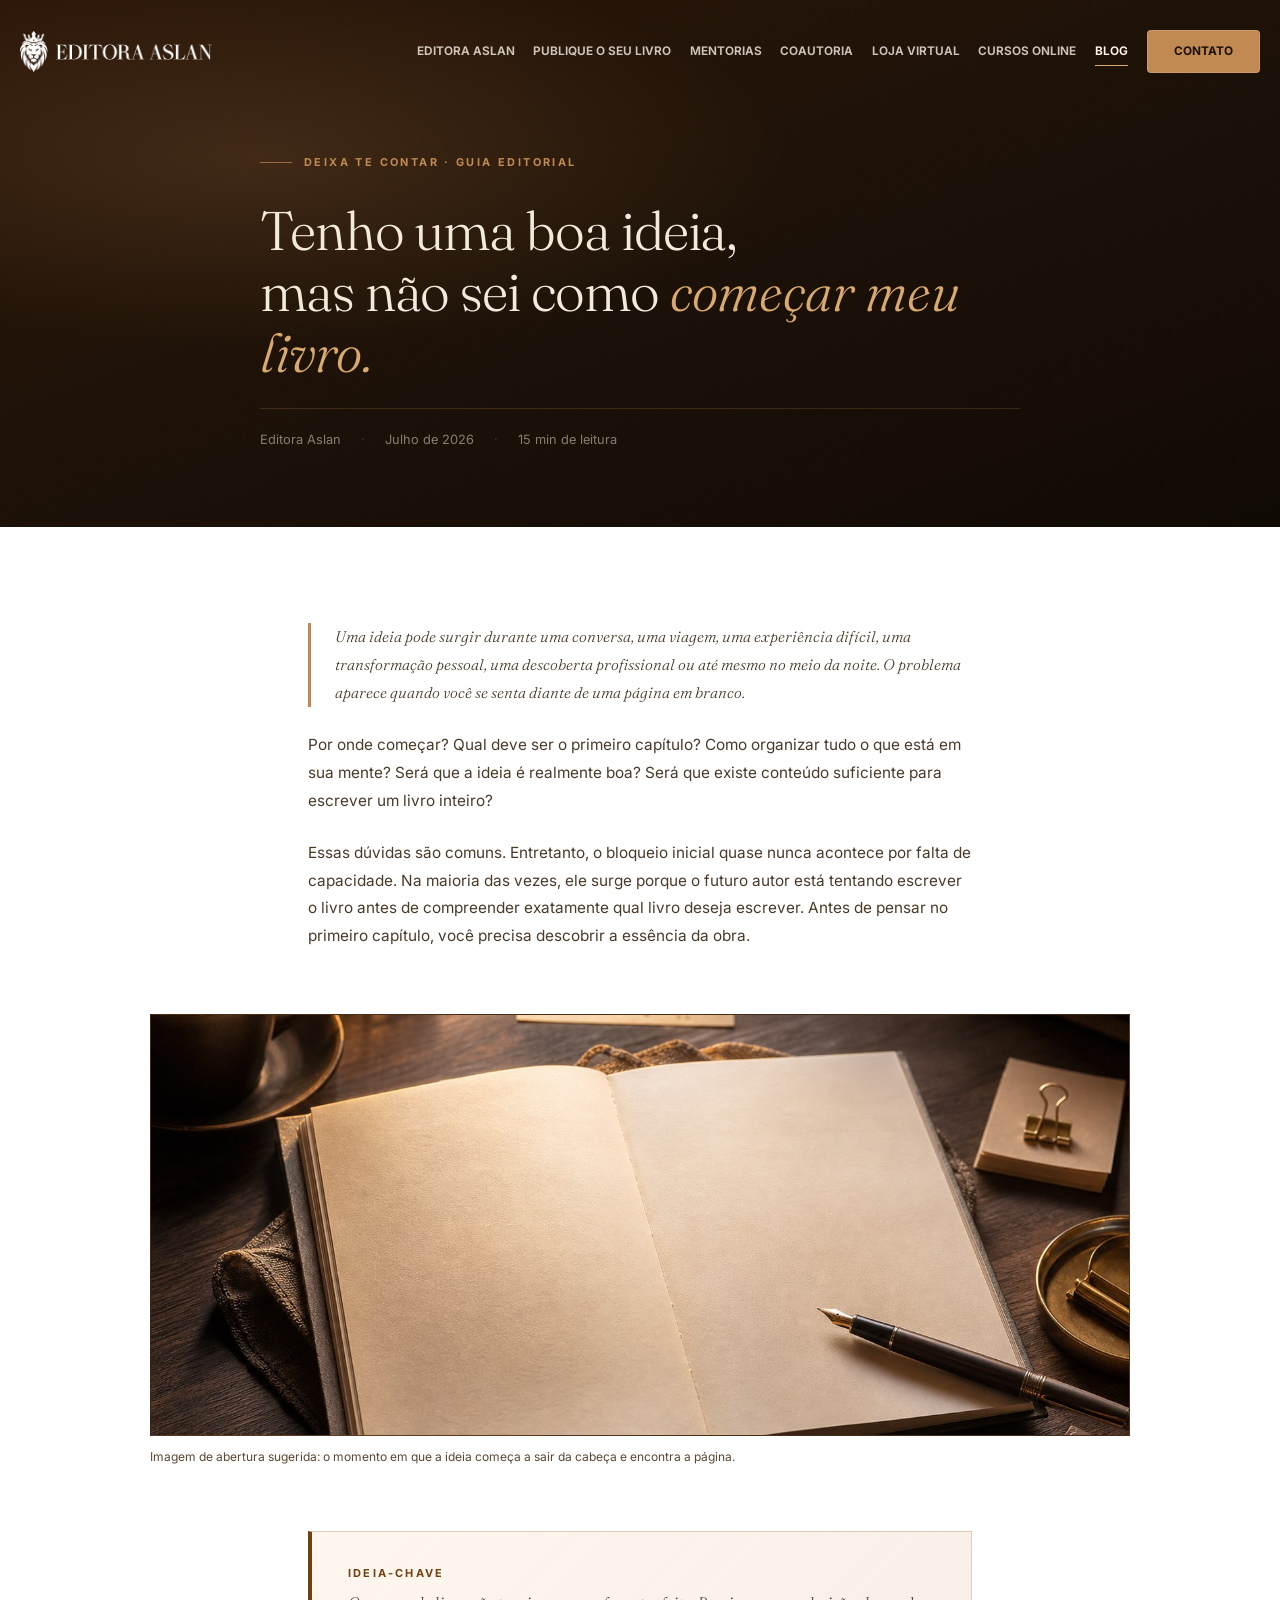
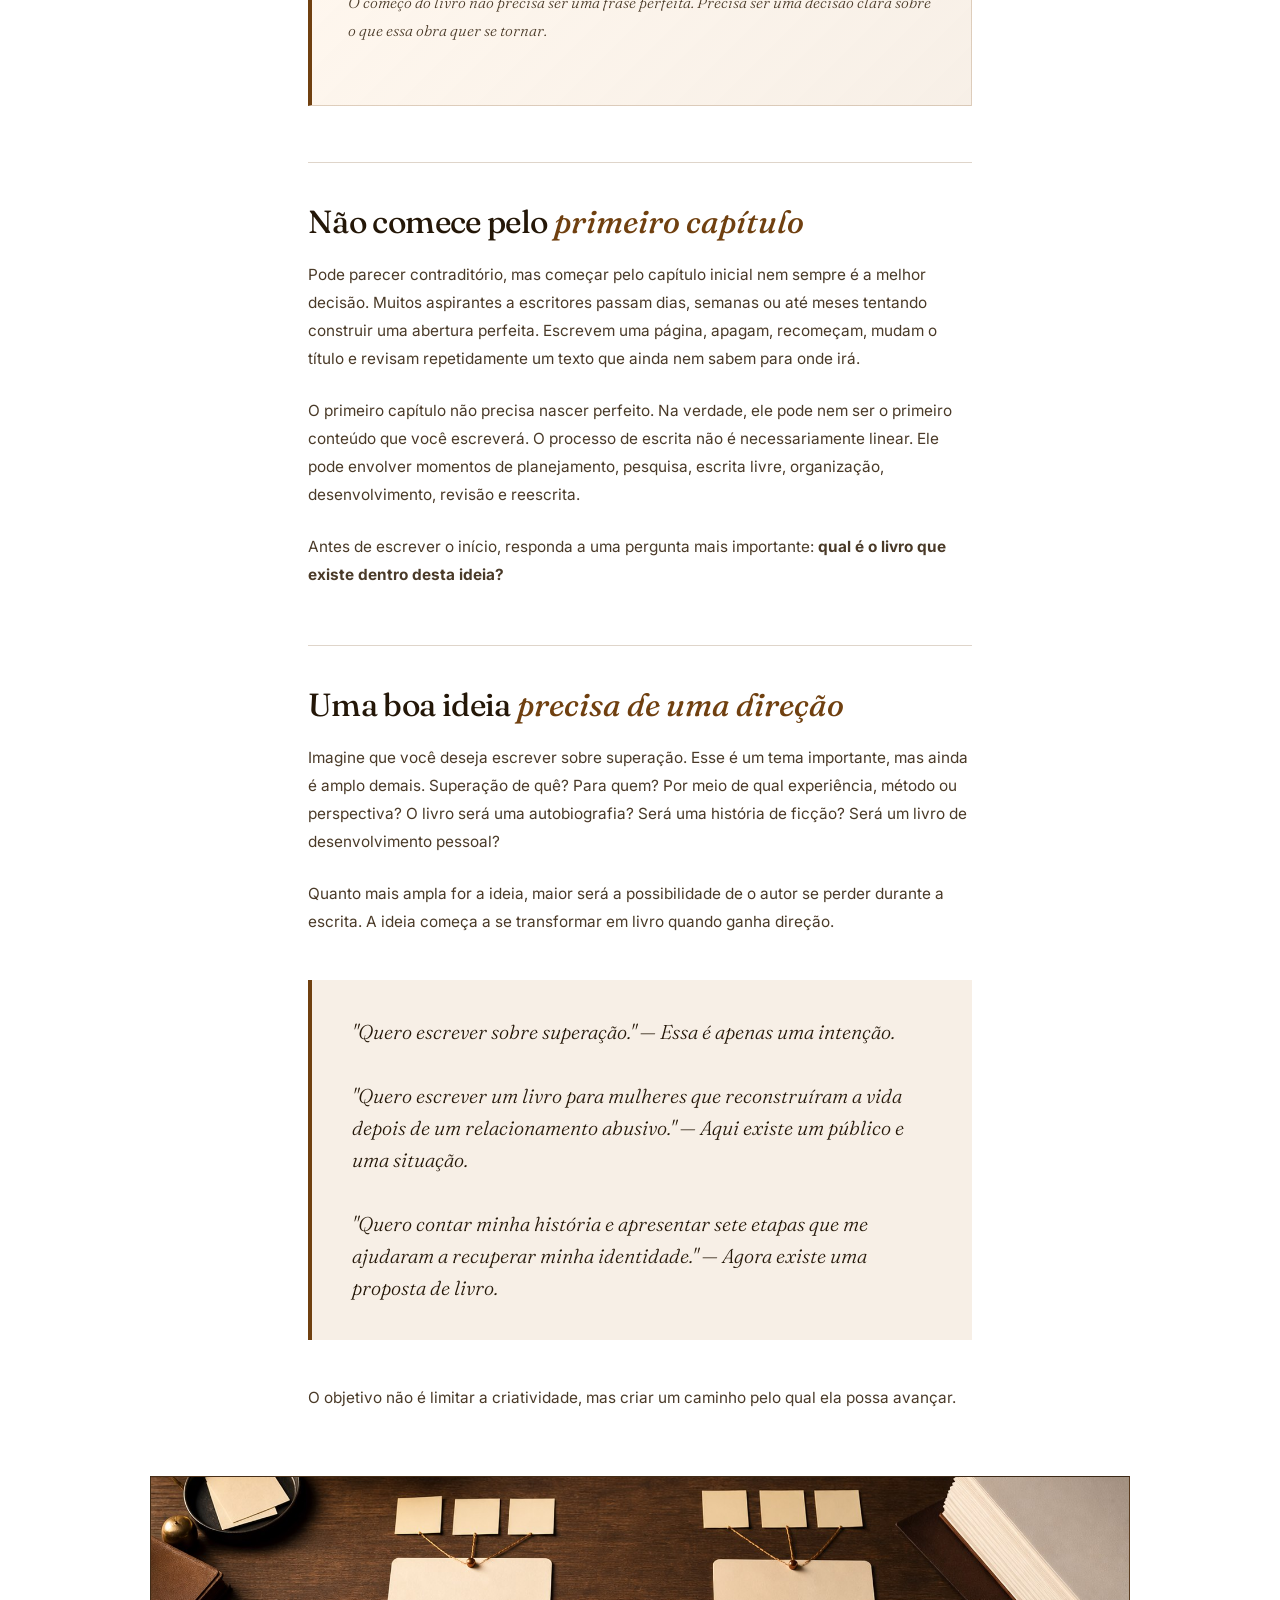
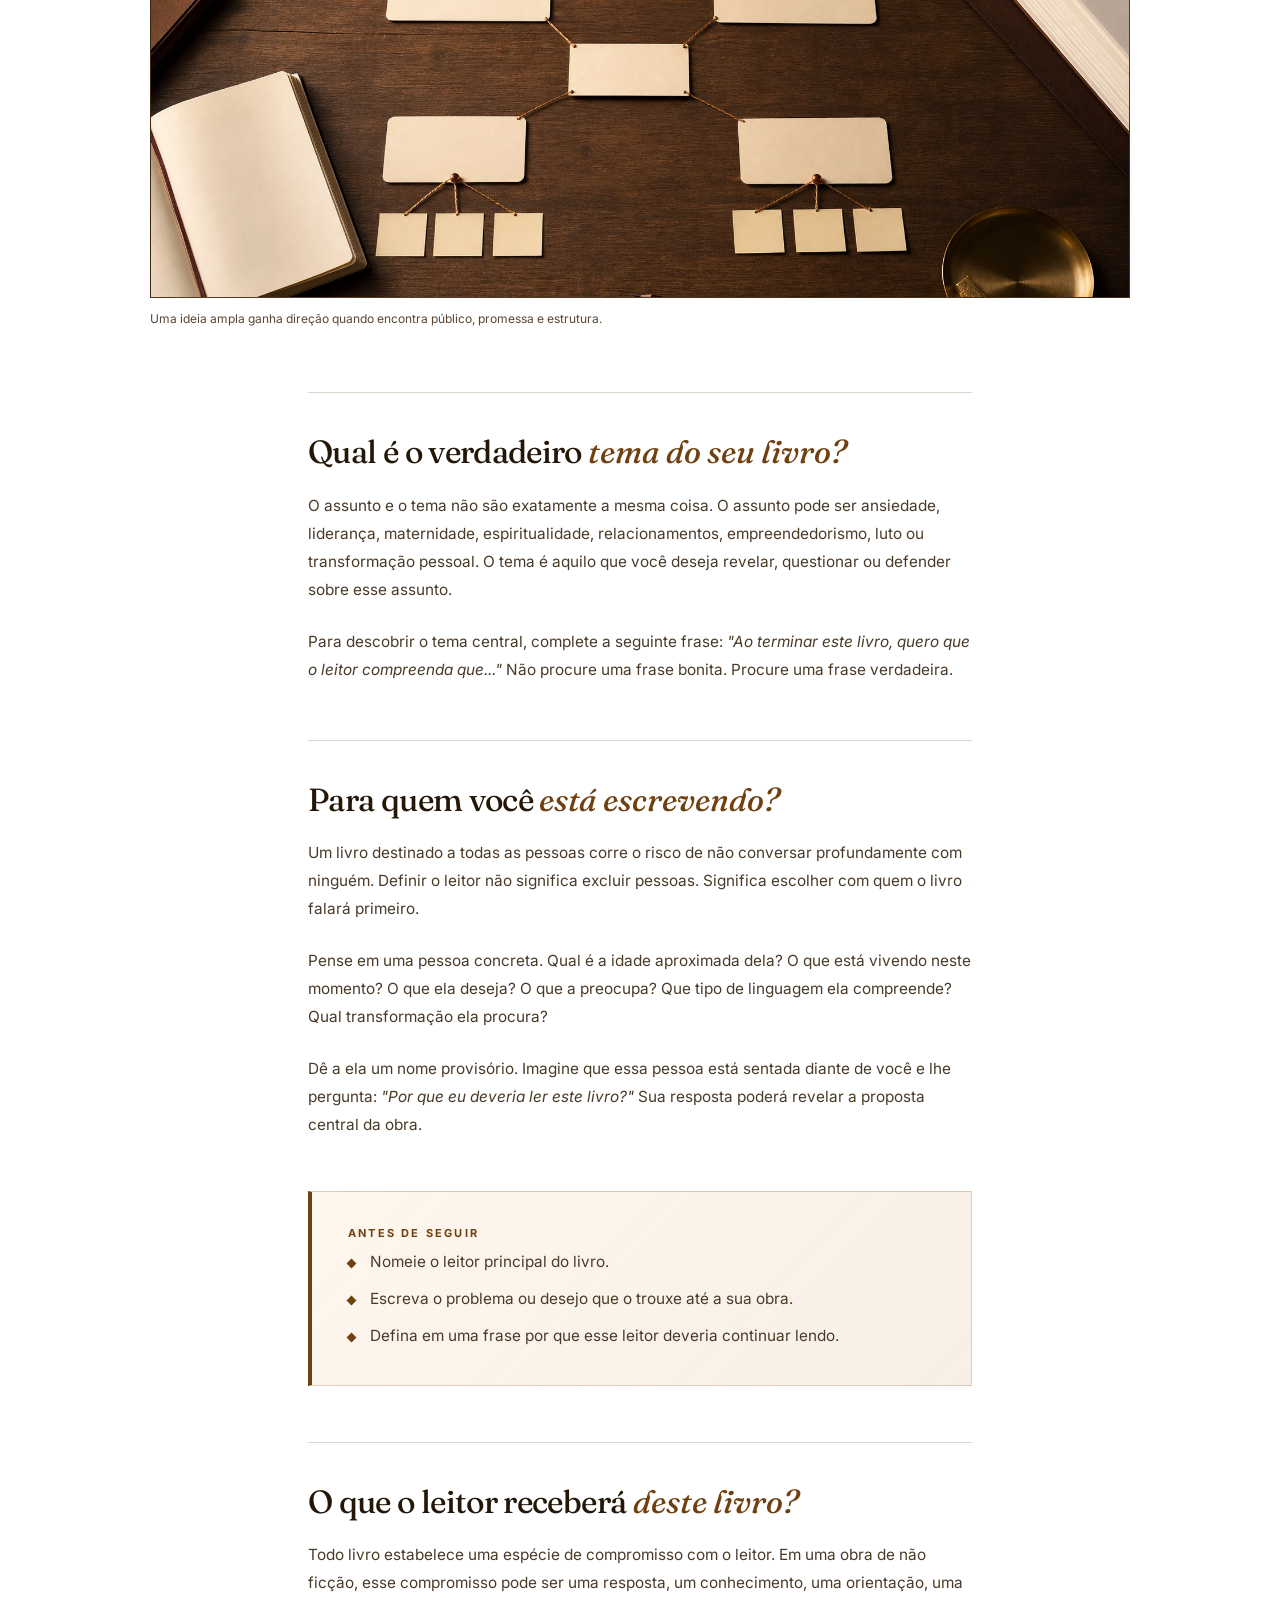
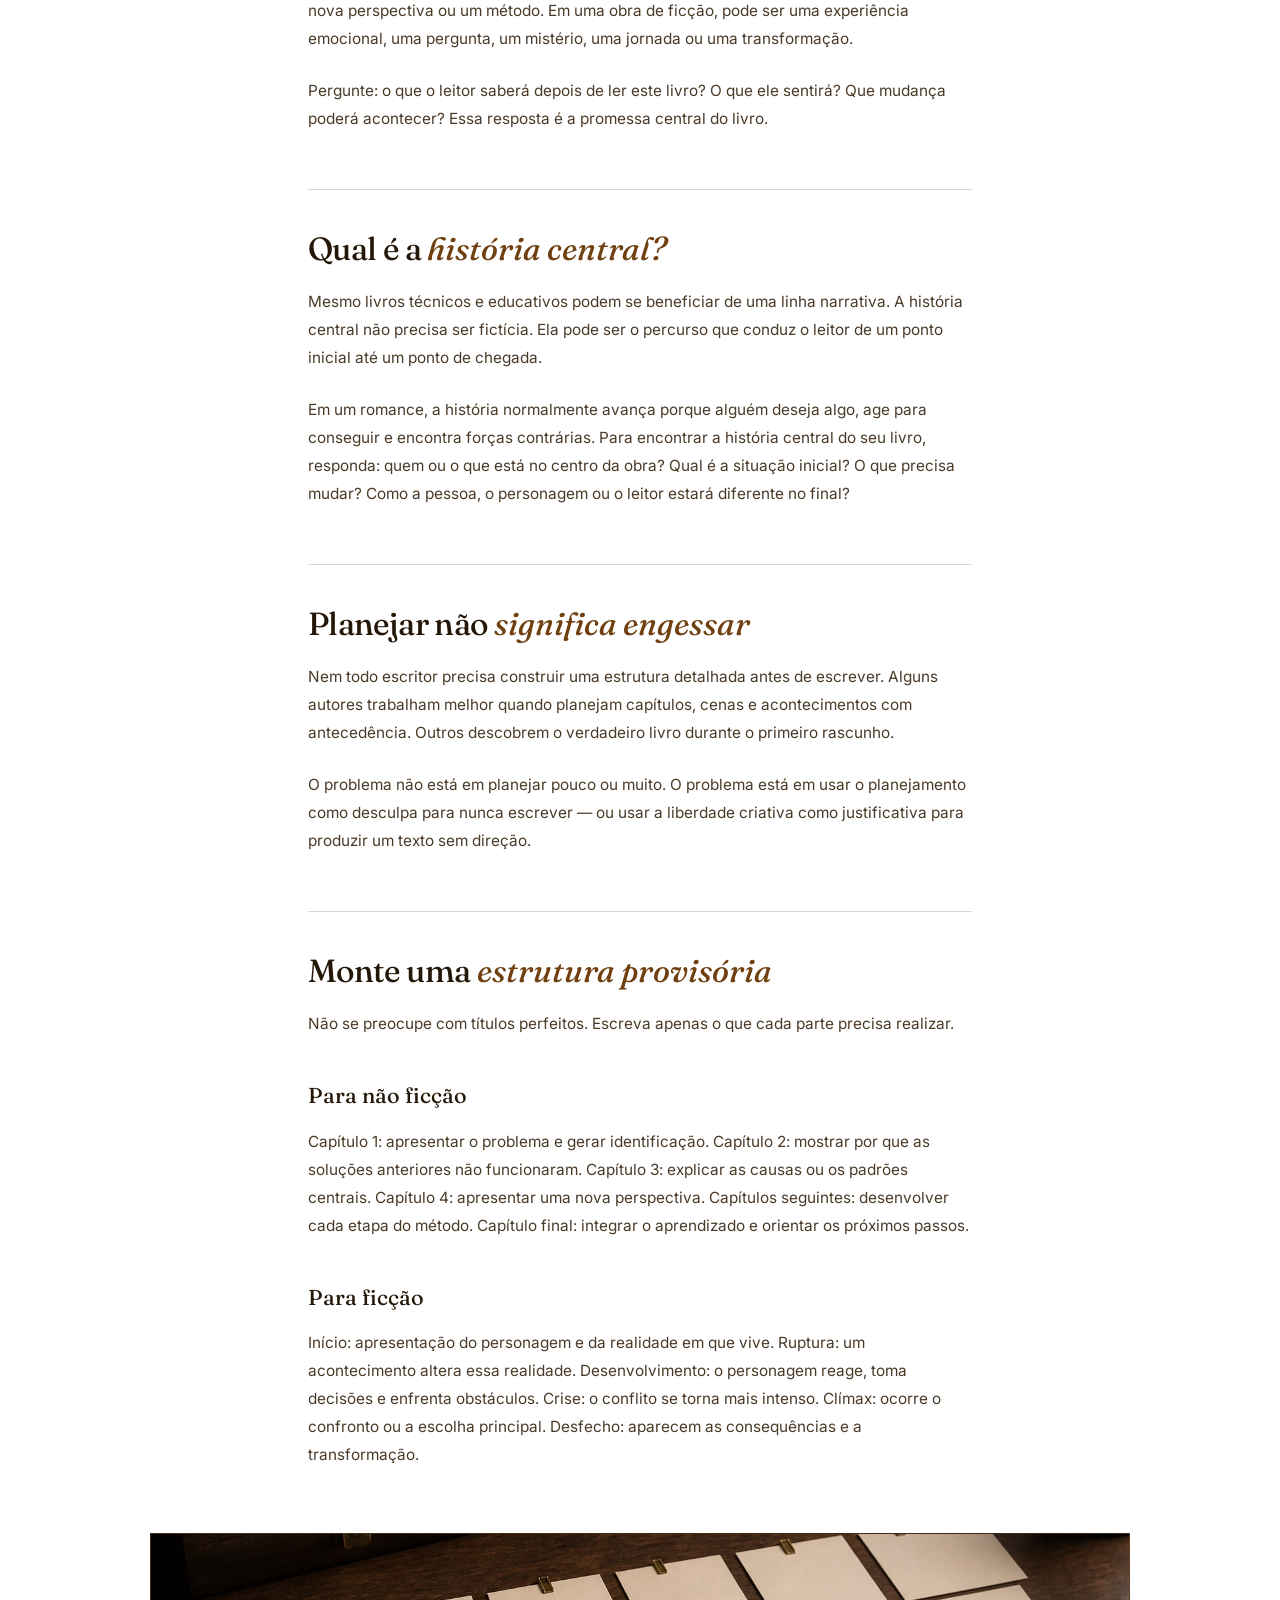
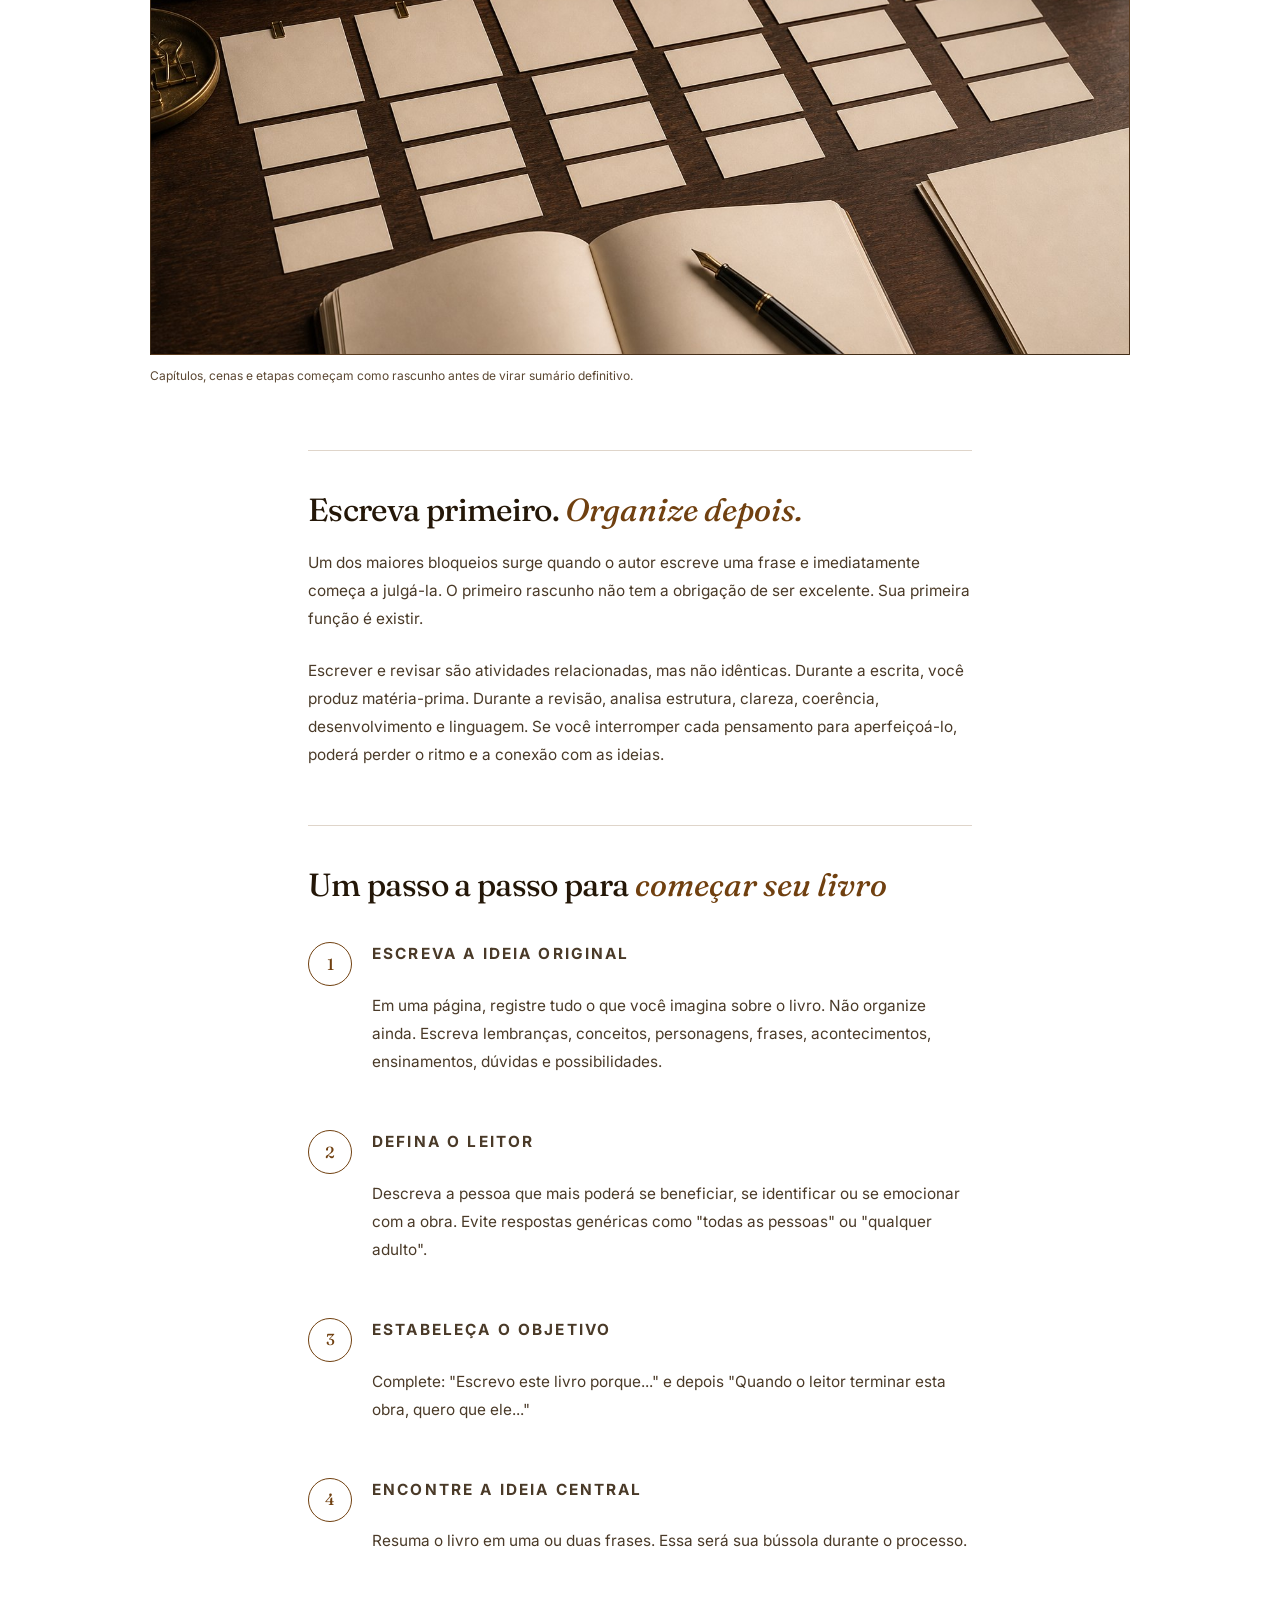
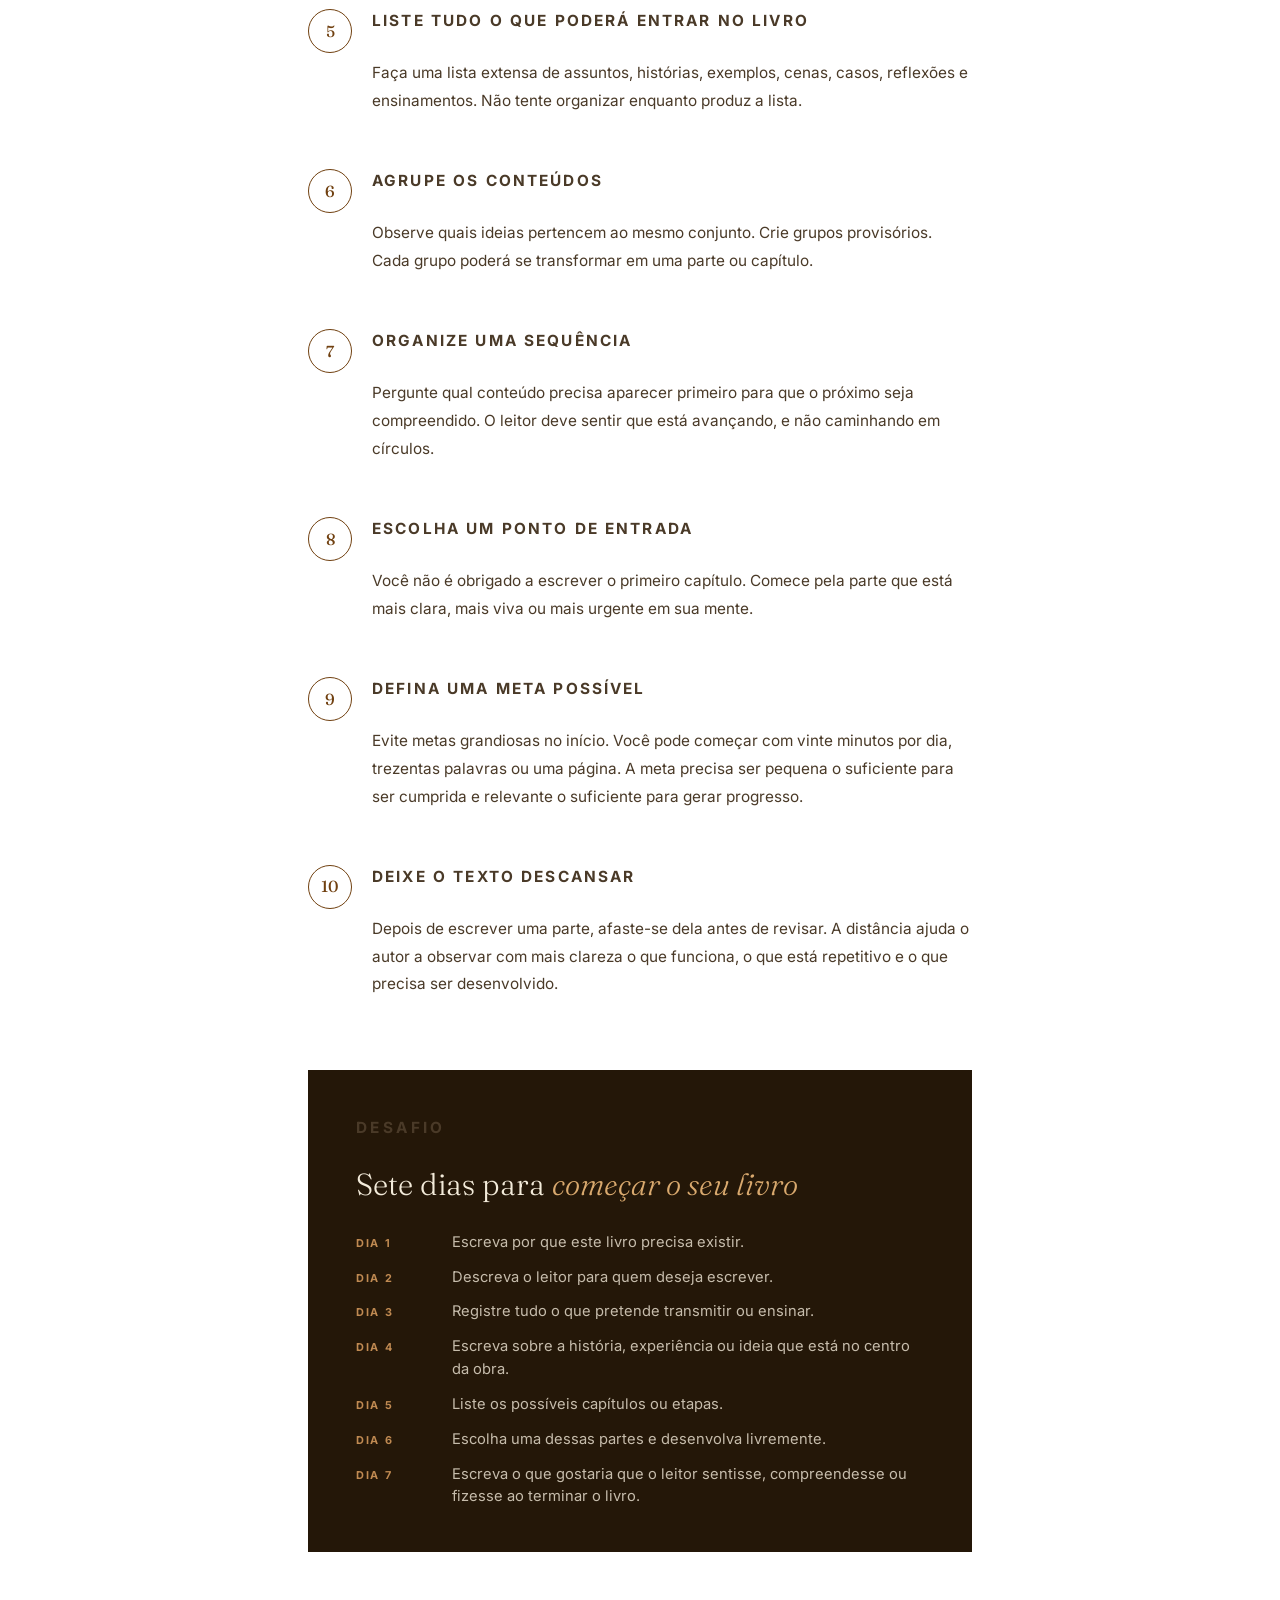
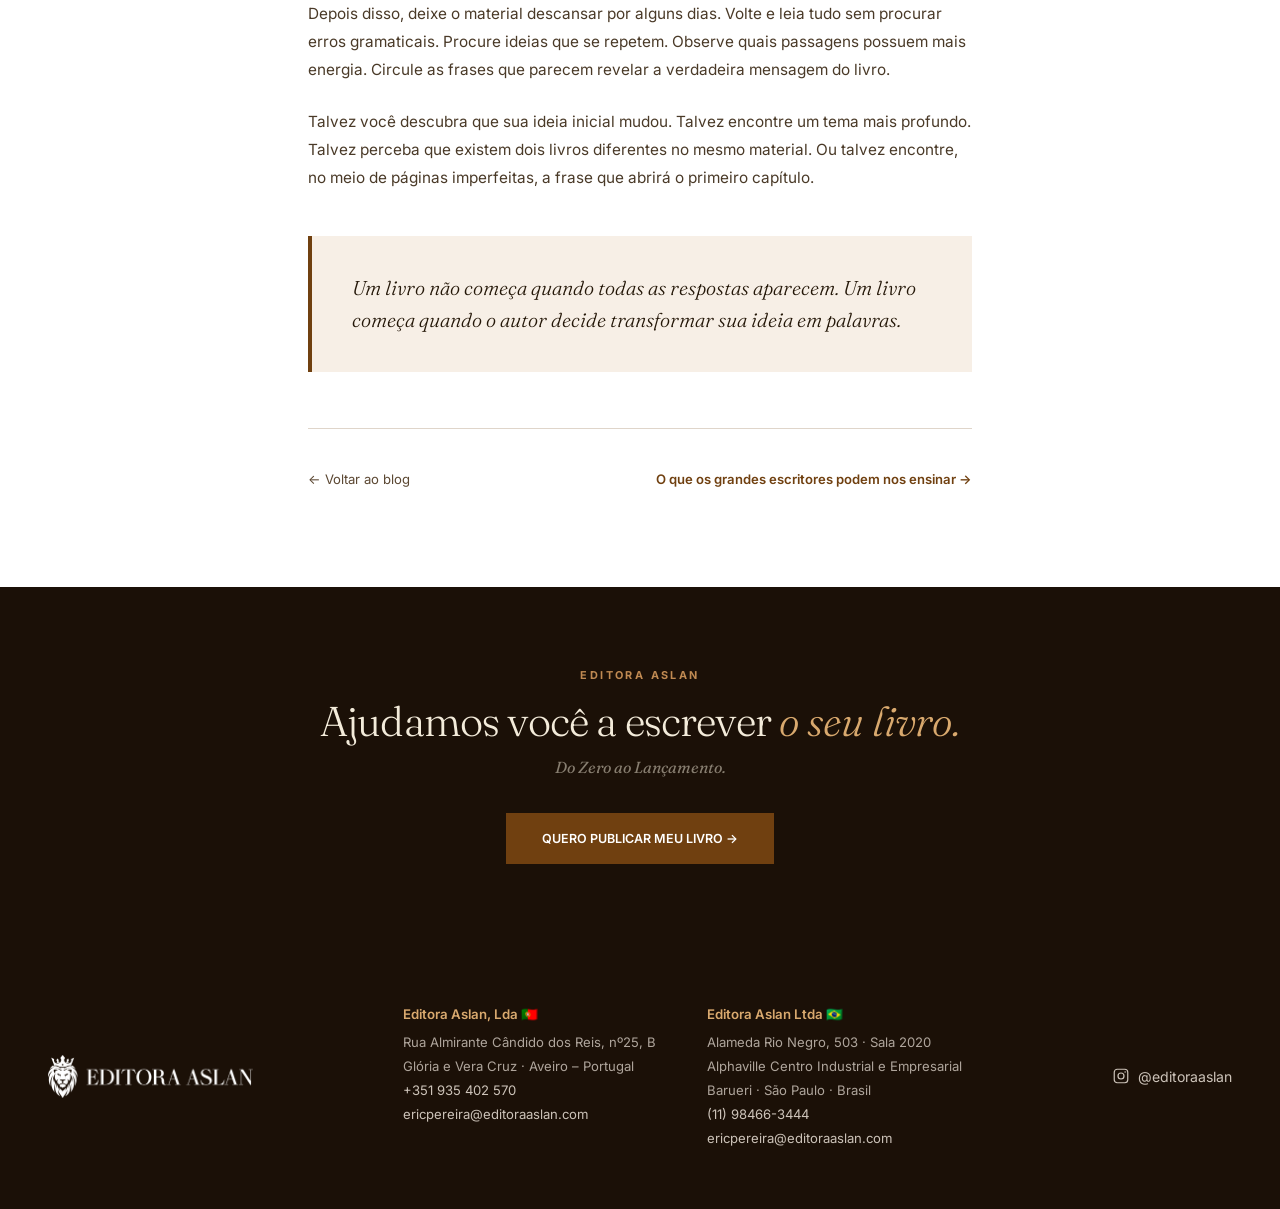
==== commit 05973854: "Atualiza site Editora Aslan" ====
--- a/artigo-como-comecar-meu-livro.html
+++ b/artigo-como-comecar-meu-livro.html
@@ -13,6 +13,36 @@
   <link rel="stylesheet" href="./styles.css">
   <link rel="stylesheet" href="./assets/pages.css">
   <style>
+    /* Header transparente */
+    body.page .site-header,
+    body.page .site-header--scrolled {
+      background: transparent !important;
+      border-bottom: none !important;
+      backdrop-filter: none !important;
+      -webkit-backdrop-filter: none !important;
+      box-shadow: none !important;
+    }
+
+    body.page { background: #FFFFFF !important; }
+    .art-body { background: #FFFFFF !important; }
+
+    /* Elimina QUALQUER sombra em elementos da página do artigo */
+    body.page,
+    body.page .site-header,
+    body.page .site-header--scrolled,
+    body.page .site-header__inner,
+    body.page .art-hero,
+    body.page .art-body,
+    body.page .art-pull,
+    body.page .art-challenge,
+    body.page .art-closing,
+    body.page .art-footer-banner,
+    body.page .brand__logo,
+    body.page .brand {
+      box-shadow: none !important;
+      filter: none !important;
+    }
+
     /* ── ARTICLE HERO ── */
     .art-hero {
       position: relative;
@@ -328,20 +358,20 @@
 </head>
 <body class="page">
 
-  <header class="site-header site-header--scrolled">
+  <header class="site-header">
     <div class="site-header__inner">
-      <a class="brand" href="./index.html">
-        <img class="brand__logo" src="./logo-gold-horizontal.png" alt="Editora Aslan" width="204" height="58">
+      <a class="brand" href="/">
+        <img class="brand__logo" src="./uploads/logos/ASLAN_Logo_V2_W.png" alt="Editora Aslan" width="220" height="55">
       </a>
       <nav class="nav" id="nav" aria-label="Navegação principal">
-        <a class="nav__item" href="./index.html">Editora Aslan</a>
-        <a class="nav__item" href="./publique-o-seu-livro.html">Publique o seu livro</a>
-        <a class="nav__item" href="./mentorias.html">Mentorias</a>
-        <a class="nav__item" href="./coautoria.html">Coautoria</a>
-        <a class="nav__item" href="./loja.html">Loja Virtual</a>
-        <a class="nav__item" href="./cursos.html">Cursos Online</a>
-        <a class="nav__item nav__item--active" href="./blog.html">Blog</a>
-        <a class="nav__cta" href="./contato.html">Contato</a>
+        <a class="nav__item" href="/">Editora Aslan</a>
+        <a class="nav__item" href="/publique-o-seu-livro">Publique o seu livro</a>
+        <a class="nav__item" href="/mentorias">Mentorias</a>
+        <a class="nav__item" href="/coautoria">Coautoria</a>
+        <a class="nav__item" href="/loja">Loja Virtual</a>
+        <a class="nav__item" href="/cursos">Cursos Online</a>
+        <a class="nav__item nav__item--active" href="/blog">Blog</a>
+        <a class="nav__cta" href="/contato">Contato</a>
       </nav>
       <button class="nav-toggle" id="nav-toggle" aria-expanded="false" aria-controls="nav" aria-label="Abrir menu">
         <span class="nav-toggle__bar"></span>
@@ -386,6 +416,18 @@
 
       <p>Essas dúvidas são comuns. Entretanto, o bloqueio inicial quase nunca acontece por falta de capacidade. Na maioria das vezes, ele surge porque o futuro autor está tentando escrever o livro antes de compreender exatamente qual livro deseja escrever. Antes de pensar no primeiro capítulo, você precisa descobrir a essência da obra.</p>
 
+      <figure class="art-image-slot art-image-slot--photo">
+        <div class="art-image-slot__frame">
+          <img class="art-image-slot__image" src="./uploads/blog/capa-comecar-meu-livro.jpg" alt="Livro aberto em uma mesa de escrita, com páginas em branco prontas para receber a primeira ideia." loading="lazy" decoding="async">
+        </div>
+        <figcaption>Imagem de abertura sugerida: o momento em que a ideia começa a sair da cabeça e encontra a página.</figcaption>
+      </figure>
+
+      <aside class="art-keynote">
+        <span class="art-keynote__label">Ideia-chave</span>
+        <p>O começo do livro não precisa ser uma frase perfeita. Precisa ser uma decisão clara sobre o que essa obra quer se tornar.</p>
+      </aside>
+
       <!-- H2 -->
       <h2 class="art-h2">Não comece pelo <em>primeiro capítulo</em></h2>
 
@@ -410,6 +452,13 @@
 
       <p>O objetivo não é limitar a criatividade, mas criar um caminho pelo qual ela possa avançar.</p>
 
+      <figure class="art-image-slot art-image-slot--photo">
+        <div class="art-image-slot__frame">
+          <img class="art-image-slot__image" src="./uploads/blog/artigo-comecar-mapa-ideia.jpg" alt="Mapa visual de cartões em branco conectados por fios, representando uma ideia de livro ganhando direção." loading="lazy" decoding="async">
+        </div>
+        <figcaption>Uma ideia ampla ganha direção quando encontra público, promessa e estrutura.</figcaption>
+      </figure>
+
       <!-- H2 -->
       <h2 class="art-h2">Qual é o verdadeiro <em>tema do seu livro?</em></h2>
 
@@ -425,6 +474,15 @@
       <p>Pense em uma pessoa concreta. Qual é a idade aproximada dela? O que está vivendo neste momento? O que ela deseja? O que a preocupa? Que tipo de linguagem ela compreende? Qual transformação ela procura?</p>
 
       <p>Dê a ela um nome provisório. Imagine que essa pessoa está sentada diante de você e lhe pergunta: <em>"Por que eu deveria ler este livro?"</em> Sua resposta poderá revelar a proposta central da obra.</p>
+
+      <aside class="art-quick-list">
+        <span class="art-quick-list__label">Antes de seguir</span>
+        <ul>
+          <li>Nomeie o leitor principal do livro.</li>
+          <li>Escreva o problema ou desejo que o trouxe até a sua obra.</li>
+          <li>Defina em uma frase por que esse leitor deveria continuar lendo.</li>
+        </ul>
+      </aside>
 
       <!-- H2 -->
       <h2 class="art-h2">O que o leitor receberá <em>deste livro?</em></h2>
@@ -457,6 +515,13 @@
 
       <h3 class="art-h3">Para ficção</h3>
       <p>Início: apresentação do personagem e da realidade em que vive. Ruptura: um acontecimento altera essa realidade. Desenvolvimento: o personagem reage, toma decisões e enfrenta obstáculos. Crise: o conflito se torna mais intenso. Clímax: ocorre o confronto ou a escolha principal. Desfecho: aparecem as consequências e a transformação.</p>
+
+      <figure class="art-image-slot art-image-slot--photo">
+        <div class="art-image-slot__frame">
+          <img class="art-image-slot__image" src="./uploads/blog/artigo-comecar-estrutura.jpg" alt="Cartões de capítulos organizados em sequência sobre uma mesa editorial com caderno e caneta." loading="lazy" decoding="async">
+        </div>
+        <figcaption>Capítulos, cenas e etapas começam como rascunho antes de virar sumário definitivo.</figcaption>
+      </figure>
 
       <!-- H2 -->
       <h2 class="art-h2">Escreva primeiro. <em>Organize depois.</em></h2>
@@ -587,8 +652,8 @@
 
       <!-- NAV ENTRE ARTIGOS -->
       <nav class="art-nav" aria-label="Navegação entre artigos">
-        <a class="art-nav__back" href="./blog.html">← Voltar ao blog</a>
-        <a class="art-nav__next" href="./artigo-grandes-escritores.html">O que os grandes escritores podem nos ensinar →</a>
+        <a class="art-nav__back" href="/blog">← Voltar ao blog</a>
+        <a class="art-nav__next" href="/artigo-grandes-escritores">O que os grandes escritores podem nos ensinar →</a>
       </nav>
 
     </article>
@@ -598,7 +663,7 @@
       <p class="art-footer-banner__label">Editora Aslan</p>
       <h2 class="art-footer-banner__title">Ajudamos você a escrever <em>o seu livro.</em></h2>
       <p class="art-footer-banner__sub">Do Zero ao Lançamento.</p>
-      <a class="button button--bronze" href="./publique-o-seu-livro.html">Quero publicar meu livro →</a>
+      <a class="button button--bronze" href="/publique-o-seu-livro">Quero publicar meu livro →</a>
     </section>
 
   </main>
@@ -606,7 +671,7 @@
   <footer class="site-footer">
     <div class="site-footer__inner">
       <div class="site-footer__brand">
-        <img class="site-footer__logo" src="./logo-gold-horizontal.png" alt="Editora Aslan" width="182" height="52">
+        <img class="site-footer__logo" src="./uploads/logos/ASLAN_Logo_V2_W.png" alt="Editora Aslan" width="200" height="50">
       </div>
       <div class="site-footer__addresses">
         <address class="site-footer__address">
--- a/styles.css
+++ b/styles.css
@@ -986,6 +986,12 @@
   .hero__grain {
     opacity: 0.08;
   }
+
+  /* Ajusta enquadramento pra mostrar o homem na foto no mobile */
+  .hero__stage .hero__media {
+    object-position: 60% center !important;
+    object-fit: cover !important;
+  }
 }
 
 @media (prefers-reduced-motion: reduce) {
@@ -2076,6 +2082,10 @@
   }
 }
 @media (max-width: 900px) {
+  .book-scroll {
+    display: none;
+  }
+
   .book-stage {
     padding-top: 104px;
   }
@@ -2675,17 +2685,42 @@
     aspect-ratio: 4 / 3;
   }
 
+  .legacy__hero-img img {
+    object-position: center center;
+  }
+
   .legacy__hero-img::before {
     background:
       linear-gradient(180deg, rgba(27, 16, 7, 0) 55%, rgba(27, 16, 7, 0.45) 80%, var(--espresso) 100%);
   }
 
   .legacy__body {
+    align-items: center;
     padding: clamp(48px, 7vw, 72px) var(--pad-x);
+    text-align: center;
+  }
+
+  .legacy__meta {
+    display: block;
+    max-width: min(100%, 27rem);
+    margin-inline: auto;
+  }
+
+  .legacy__rule {
+    display: none;
+  }
+
+  .legacy__copy {
+    text-align: center;
+  }
+
+  .legacy .button {
+    align-self: center;
   }
 
   .legacy__title {
     max-width: none;
+    text-align: center;
   }
 }
 
@@ -4148,43 +4183,184 @@
 /* ---------- Closing ---------- */
 
 .closing {
+  position: relative;
+  overflow: hidden;
   border-top: 1px solid var(--line);
   background:
-    radial-gradient(90% 120% at 50% 100%, rgba(247, 239, 230, 0.9) 0%, var(--paper) 60%);
+    linear-gradient(135deg, rgba(255, 255, 255, 0.98) 0%, rgba(255, 251, 246, 0.96) 45%, rgba(247, 239, 230, 0.92) 100%),
+    radial-gradient(70% 100% at 78% 48%, rgba(192, 138, 82, 0.18), transparent 62%);
+}
+
+.closing::before {
+  content: "";
+  position: absolute;
+  top: 12%;
+  right: -6%;
+  width: min(42vw, 560px);
+  aspect-ratio: 1;
+  border: 1px solid rgba(112, 64, 16, 0.16);
+  transform: rotate(-8deg);
+  opacity: 0.7;
+}
+
+.closing::after {
+  content: "";
+  position: absolute;
+  right: 8%;
+  bottom: -18%;
+  width: min(36vw, 440px);
+  aspect-ratio: 1;
+  border-radius: 50%;
+  background: radial-gradient(circle, rgba(192, 138, 82, 0.16), transparent 68%);
+  pointer-events: none;
 }
 
 .closing__inner {
+  position: relative;
+  z-index: 1;
+  display: grid;
+  grid-template-columns: minmax(0, 0.95fr) minmax(320px, 0.72fr);
+  align-items: center;
+  gap: clamp(32px, 7vw, 92px);
+  max-width: 1180px;
+  margin: 0 auto;
+  padding: clamp(76px, 8vw, 112px) var(--pad-x);
+}
+
+.closing__content {
   display: flex;
   flex-direction: column;
-  align-items: center;
-  gap: 28px;
-  max-width: 900px;
-  margin: 0 auto;
-  padding: var(--space-section) var(--pad-x);
-  text-align: center;
+  align-items: flex-start;
+  gap: 24px;
+  text-align: left;
 }
 
 .closing__mark {
-  width: 72px;
-  height: 72px;
+  width: 68px;
+  height: 68px;
   border-radius: 50%;
   box-shadow: 0 4px 24px rgba(112, 64, 16, 0.25);
 }
 
 .closing__title {
-  font-family: var(--font-display);
-  font-size: 3.4rem;
+  max-width: 720px;
+  font-family: var(--font-display);
+  font-size: clamp(3rem, 5vw, 5.05rem);
   font-weight: 400;
-  line-height: 1.06;
+  line-height: 1.03;
 }
 
 .closing__copy {
-  max-width: 34rem;
+  max-width: 38rem;
   color: var(--ink-muted);
-  font-size: 1.05rem;
+  font-size: 1.07rem;
   line-height: 1.75;
 }
 
+.closing__visual {
+  position: relative;
+  min-height: clamp(300px, 34vw, 455px);
+  margin: 0;
+  display: grid;
+  place-items: center;
+  isolation: isolate;
+}
+
+.closing__visual::before {
+  content: "";
+  position: absolute;
+  inset: 11% 4% 8% 9%;
+  border: 1px solid rgba(112, 64, 16, 0.18);
+  background: rgba(255, 246, 236, 0.42);
+  transform: rotate(5deg);
+  z-index: -2;
+}
+
+.closing__visual::after {
+  content: "";
+  position: absolute;
+  right: 9%;
+  bottom: 9%;
+  left: 13%;
+  height: 23%;
+  border-radius: 50%;
+  background: rgba(27, 16, 7, 0.22);
+  filter: blur(28px);
+  transform: rotate(-4deg);
+  z-index: -1;
+}
+
+.closing__visual img {
+  width: min(100%, 520px);
+  height: auto;
+  border-radius: 10px;
+  transform: rotate(2.5deg);
+  box-shadow: 0 26px 70px rgba(27, 16, 7, 0.18);
+}
+
+.closing__note {
+  position: absolute;
+  padding: 10px 14px;
+  border: 1px solid rgba(112, 64, 16, 0.18);
+  background: rgba(255, 255, 255, 0.82);
+  color: var(--bronze);
+  font: 700 10px/1 var(--font-body);
+  letter-spacing: 0.14em;
+  text-transform: uppercase;
+  box-shadow: 0 14px 32px rgba(27, 16, 7, 0.1);
+}
+
+.closing__note--one {
+  top: 14%;
+  left: 0;
+}
+
+.closing__note--two {
+  right: 2%;
+  top: 34%;
+}
+
+.closing__note--three {
+  left: 10%;
+  bottom: 13%;
+}
+
+@media (max-width: 920px) {
+  .closing__inner {
+    grid-template-columns: 1fr;
+    padding-block: clamp(64px, 10vw, 92px);
+  }
+
+  .closing__content {
+    align-items: center;
+    text-align: center;
+  }
+
+  .closing__visual {
+    min-height: 0;
+    width: min(100%, 560px);
+    justify-self: center;
+  }
+}
+
+@media (max-width: 560px) {
+  .closing__inner {
+    padding-block: 58px 68px;
+  }
+
+  .closing__mark {
+    width: 58px;
+    height: 58px;
+  }
+
+  .closing__visual img {
+    border-radius: 8px;
+  }
+
+  .closing__note {
+    display: none;
+  }
+}
 /* ---------- Footer ---------- */
 
 .site-footer {
@@ -4211,8 +4387,11 @@
 }
 
 .site-footer__logo {
-  width: clamp(160px, 14vw, 190px);
+  width: clamp(180px, 16vw, 220px);
   height: auto;
+  max-height: 52px;
+  object-fit: contain;
+  object-position: left center;
   border-radius: 0;
 }
 
@@ -6334,7 +6513,7 @@
 
 @media (max-width: 900px) {
   .hero__title {
-    font-size: 4rem;
+    font-size: 3.25rem;
   }
 
   .legacy__title,
@@ -6354,7 +6533,7 @@
 
 @media (max-width: 520px) {
   .hero__title {
-    font-size: 3rem;
+    font-size: 2.4rem;
   }
 
   .hero__lead,
--- a/assets/pages.css
+++ b/assets/pages.css
@@ -4,17 +4,15 @@
   background: var(--paper);
 }
 
-/* Force header into scrolled/dark state on all internal pages */
+/* Header embedded in the first hero, matching the home page shell */
 body.page .site-header,
-body.page .site-header--scrolled,
-body.page.nav-open .site-header {
+body.page .site-header--scrolled {
   position: absolute !important;
-  top: 0 !important;
+  top: clamp(16px, 2vw, 32px) !important;
   right: 0 !important;
   left: 0 !important;
-  background: var(--espresso) !important;
+  background: transparent !important;
   border: 0 !important;
-  border-bottom: 1px solid rgba(192, 138, 82, 0.22) !important;
   border-radius: 0 !important;
   backdrop-filter: none !important;
   -webkit-backdrop-filter: none !important;
@@ -22,11 +20,54 @@
 }
 
 body.page .site-header__inner {
+  padding: 4px clamp(14px, 1.6vw, 24px);
+}
+
+body.page .brand__logo {
+  width: clamp(180px, 15vw, 240px);
+  max-height: 56px;
+  object-fit: contain;
+  object-position: left center;
+  filter: none;
+}
+
+body.page.nav-open .site-header {
+  top: 0 !important;
+  right: 0 !important;
+  left: 0 !important;
+  background: rgba(27, 16, 7, 0.96) !important;
+  border-color: rgba(192, 138, 82, 0.22) !important;
+  border-top-color: transparent !important;
+  border-right-color: transparent !important;
+  border-left-color: transparent !important;
+  border-radius: 0 !important;
+}
+
+body.page.nav-open .site-header__inner {
   padding: 7px clamp(16px, 3vw, 40px);
 }
 
-body.page .brand__logo {
-  width: clamp(230px, 18vw, 290px);
+body.page.nav-open .site-header .nav .nav__item {
+  color: rgba(255, 246, 236, 0.78) !important;
+}
+
+body.page.nav-open .site-header .nav .nav__item:hover,
+body.page.nav-open .site-header .nav .nav__item--active {
+  color: var(--cream) !important;
+}
+
+body.page.nav-open .site-header .nav .nav__item::after {
+  background: var(--gold-bright) !important;
+}
+
+body.page.nav-open .site-header .nav .nav__cta {
+  background: var(--gold) !important;
+  color: var(--espresso) !important;
+  border-color: rgba(255, 246, 236, 0.14) !important;
+}
+
+body.page.nav-open .site-header .nav .nav__cta:hover {
+  background: var(--gold-bright) !important;
 }
 
 /* ============================================================
@@ -4281,3 +4322,173 @@
 }
 
 
+
+/* ============ Article visual rhythm ============ */
+.art-image-slot {
+  width: min(980px, calc(100vw - 44px));
+  margin: clamp(38px, 6vw, 64px) 50%;
+  transform: translateX(-50%);
+}
+
+.art-image-slot__frame {
+  position: relative;
+  min-height: clamp(260px, 38vw, 420px);
+  display: grid;
+  place-items: center;
+  overflow: hidden;
+  background:
+    radial-gradient(70% 70% at 20% 20%, rgba(217, 169, 110, 0.20), transparent 62%),
+    linear-gradient(135deg, #2a1608 0%, #1b1007 58%, #0f0904 100%);
+  border: 1px solid rgba(192, 138, 82, 0.24);
+  color: var(--cream);
+}
+
+.art-image-slot__frame::before {
+  content: "";
+  position: absolute;
+  inset: clamp(16px, 2vw, 24px);
+  border: 1px solid rgba(255, 246, 236, 0.16);
+  pointer-events: none;
+}
+
+.art-image-slot__frame::after {
+  content: "";
+  position: absolute;
+  inset: 0;
+  background-image: repeating-linear-gradient(90deg, rgba(255, 246, 236, 0.04) 0 1px, transparent 1px 64px);
+  opacity: 0.55;
+  pointer-events: none;
+}
+
+.art-image-slot__image {
+  width: 100%;
+  height: clamp(260px, 38vw, 420px);
+  object-fit: cover;
+  object-position: center;
+}
+
+.art-image-slot--photo .art-image-slot__frame::before,
+.art-image-slot--photo .art-image-slot__frame::after {
+  content: none;
+}
+
+.art-image-slot__placeholder {
+  position: relative;
+  z-index: 1;
+  width: min(78%, 560px);
+  text-align: center;
+}
+
+.art-image-slot__eyebrow {
+  display: block;
+  margin-bottom: 12px;
+  font: 700 11px/1 var(--font-body);
+  letter-spacing: 0.22em;
+  text-transform: uppercase;
+  color: var(--gold-bright);
+}
+
+.art-image-slot__title {
+  display: block;
+  font-family: var(--font-display);
+  font-size: clamp(28px, 4vw, 48px);
+  font-weight: 300;
+  line-height: 1;
+  color: var(--cream);
+}
+
+.art-image-slot__hint {
+  display: block;
+  max-width: 44ch;
+  margin: 16px auto 0;
+  font-size: 14px;
+  line-height: 1.65;
+  color: rgba(255, 246, 236, 0.68);
+}
+
+.art-image-slot figcaption {
+  margin-top: 12px;
+  font-size: 12px;
+  line-height: 1.55;
+  color: var(--ink-muted);
+}
+
+.art-keynote,
+.art-quick-list {
+  margin: clamp(34px, 5vw, 52px) 0;
+  padding: clamp(24px, 4vw, 36px);
+  background: linear-gradient(135deg, rgba(255, 246, 236, 0.88), rgba(247, 239, 230, 0.96));
+  border: 1px solid var(--line);
+  border-left: 4px solid var(--bronze);
+}
+
+.art-keynote__label,
+.art-quick-list__label {
+  display: block;
+  margin-bottom: 10px;
+  font: 700 11px/1 var(--font-body);
+  letter-spacing: 0.2em;
+  text-transform: uppercase;
+  color: var(--bronze);
+}
+
+.art-keynote p,
+.art-quick-list p {
+  margin: 0;
+}
+
+.art-keynote p {
+  font-family: var(--font-display);
+  font-size: clamp(1.05rem, 1.7vw, 1.35rem);
+  font-style: italic;
+  font-weight: 300;
+  line-height: 1.55;
+  color: var(--ink);
+}
+
+.art-quick-list ul {
+  display: grid;
+  gap: 12px;
+  margin: 0;
+  padding: 0;
+  list-style: none;
+}
+
+.art-quick-list li {
+  position: relative;
+  padding-left: 22px;
+  font-size: 0.96rem;
+  line-height: 1.65;
+  color: var(--ink-body);
+}
+
+.art-quick-list li::before {
+  content: "";
+  position: absolute;
+  left: 0;
+  top: 0.72em;
+  width: 7px;
+  height: 7px;
+  background: var(--bronze);
+  transform: rotate(45deg);
+}
+
+@media (max-width: 560px) {
+  .art-image-slot {
+    width: 100%;
+    margin-right: 0;
+    margin-left: 0;
+    transform: none;
+  }
+
+  .art-image-slot__frame,
+  .art-image-slot__image {
+    min-height: 240px;
+    height: 240px;
+  }
+
+  .art-keynote,
+  .art-quick-list {
+    padding: 24px 20px;
+  }
+}
